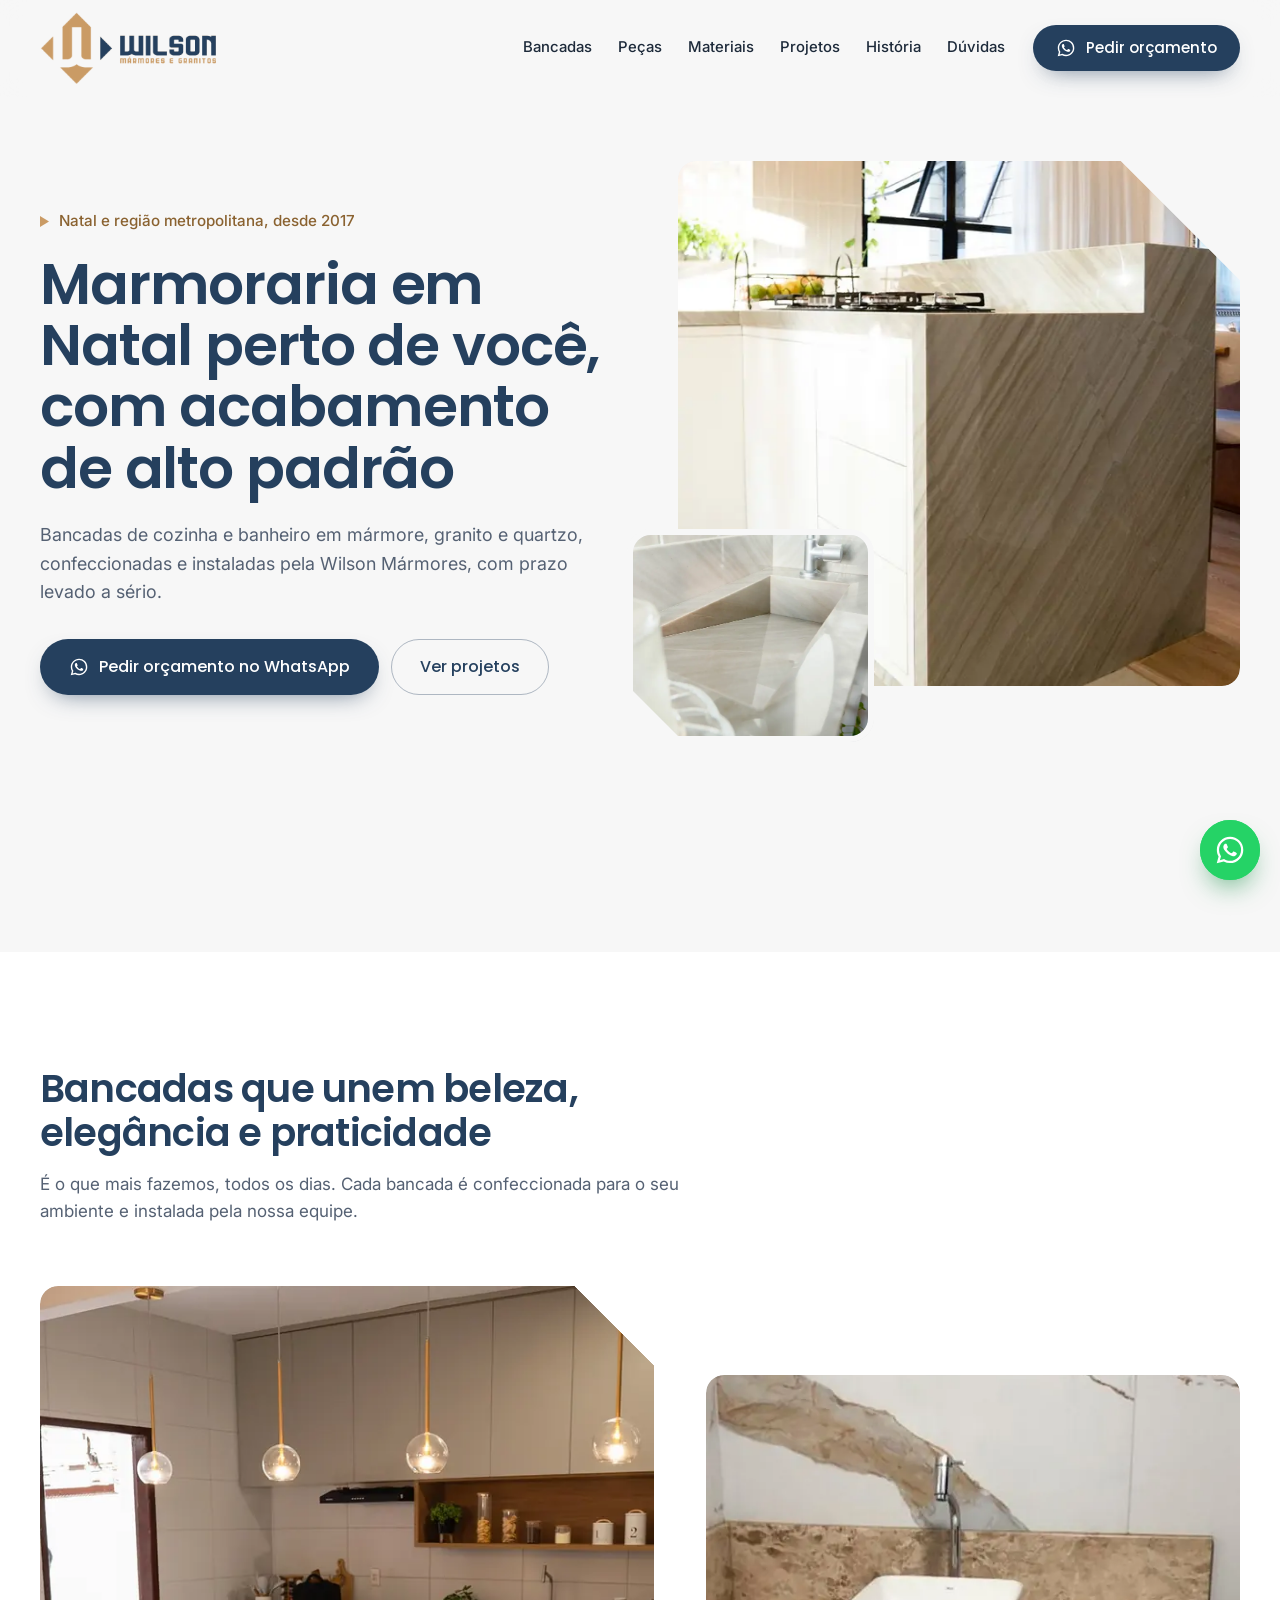
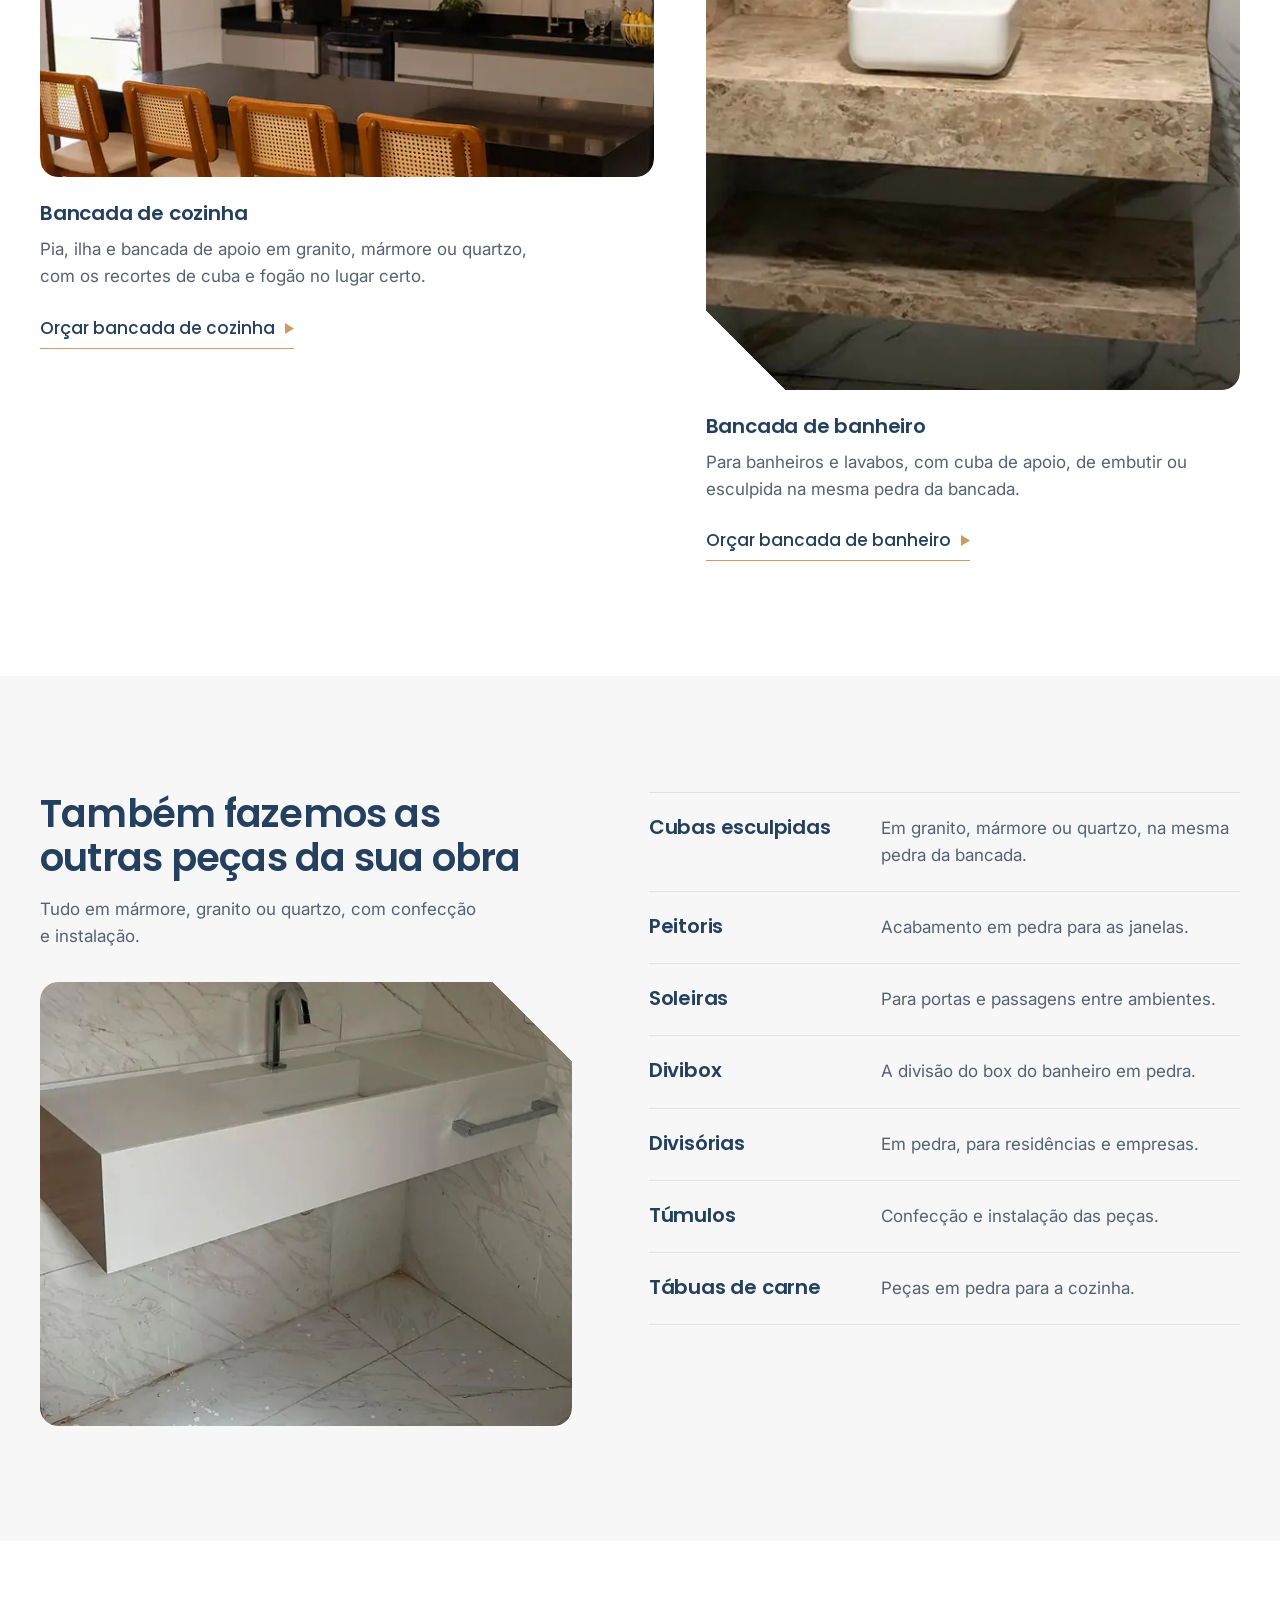
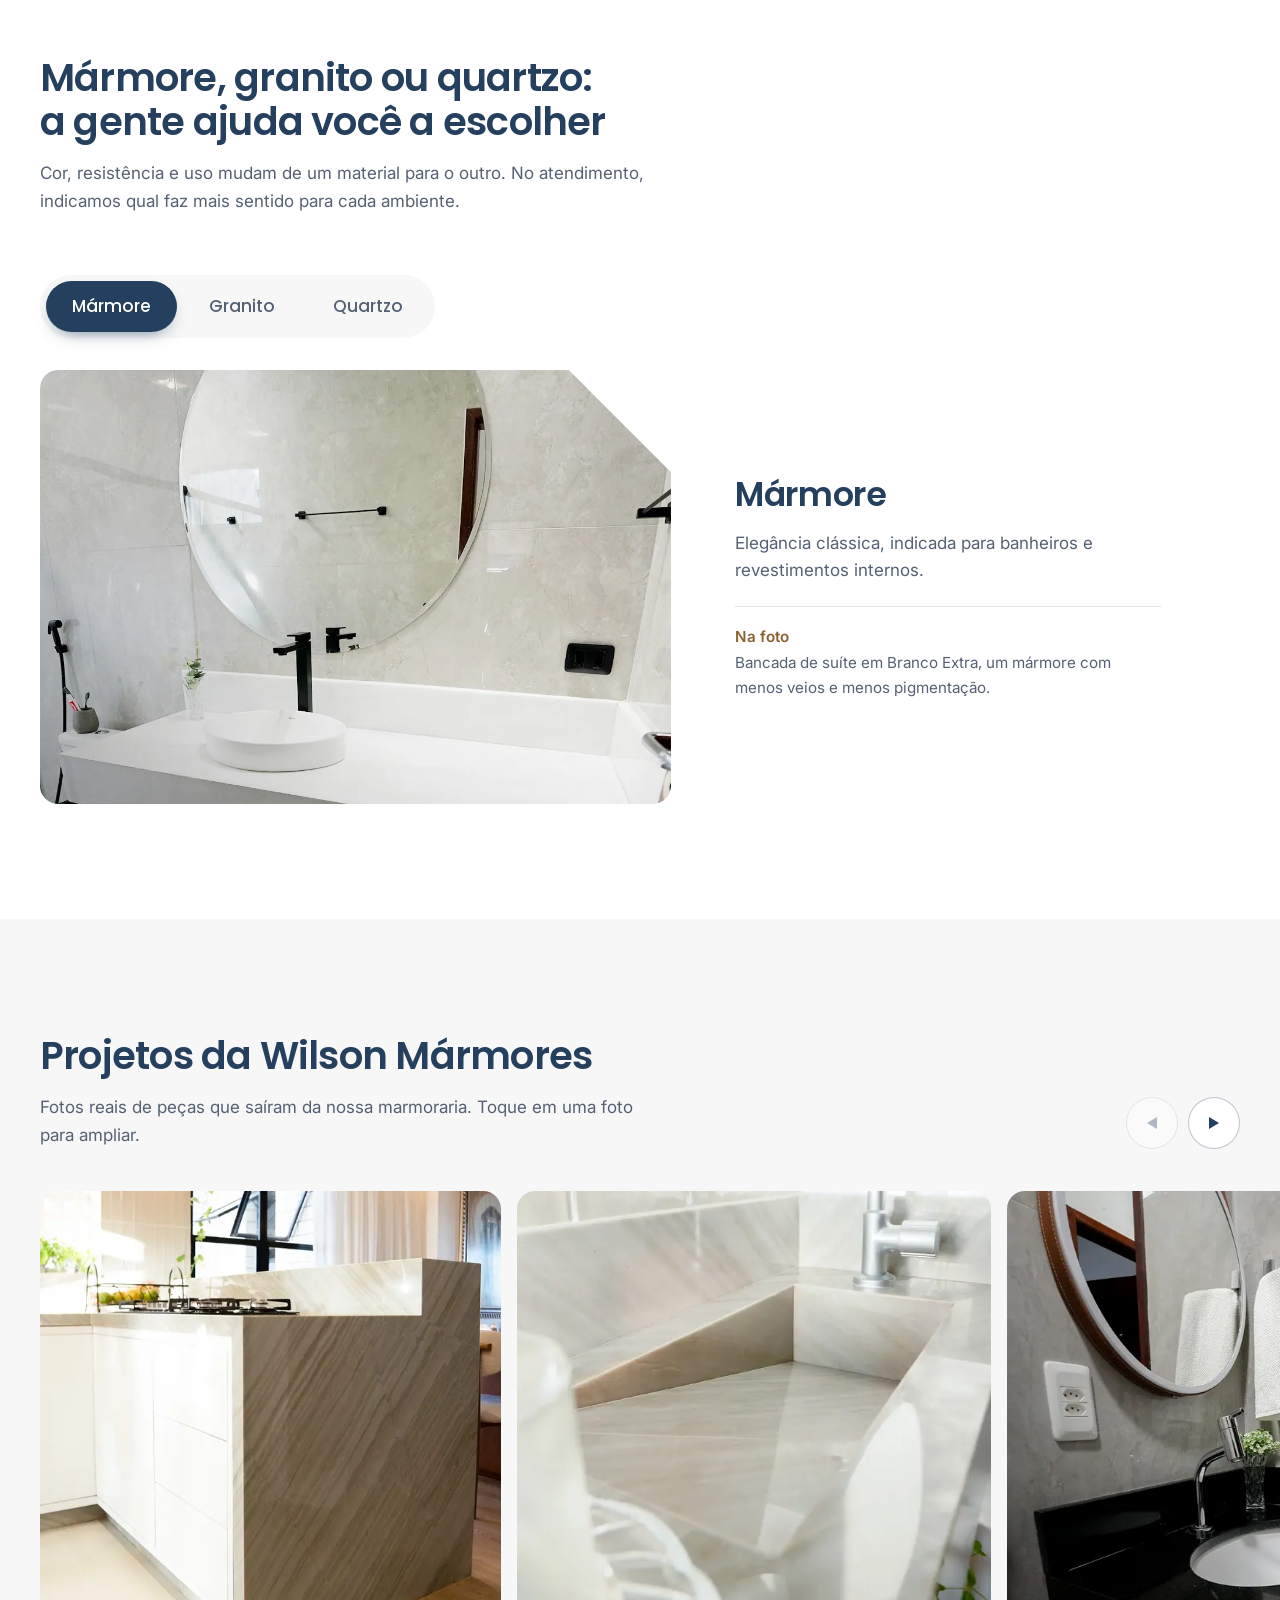
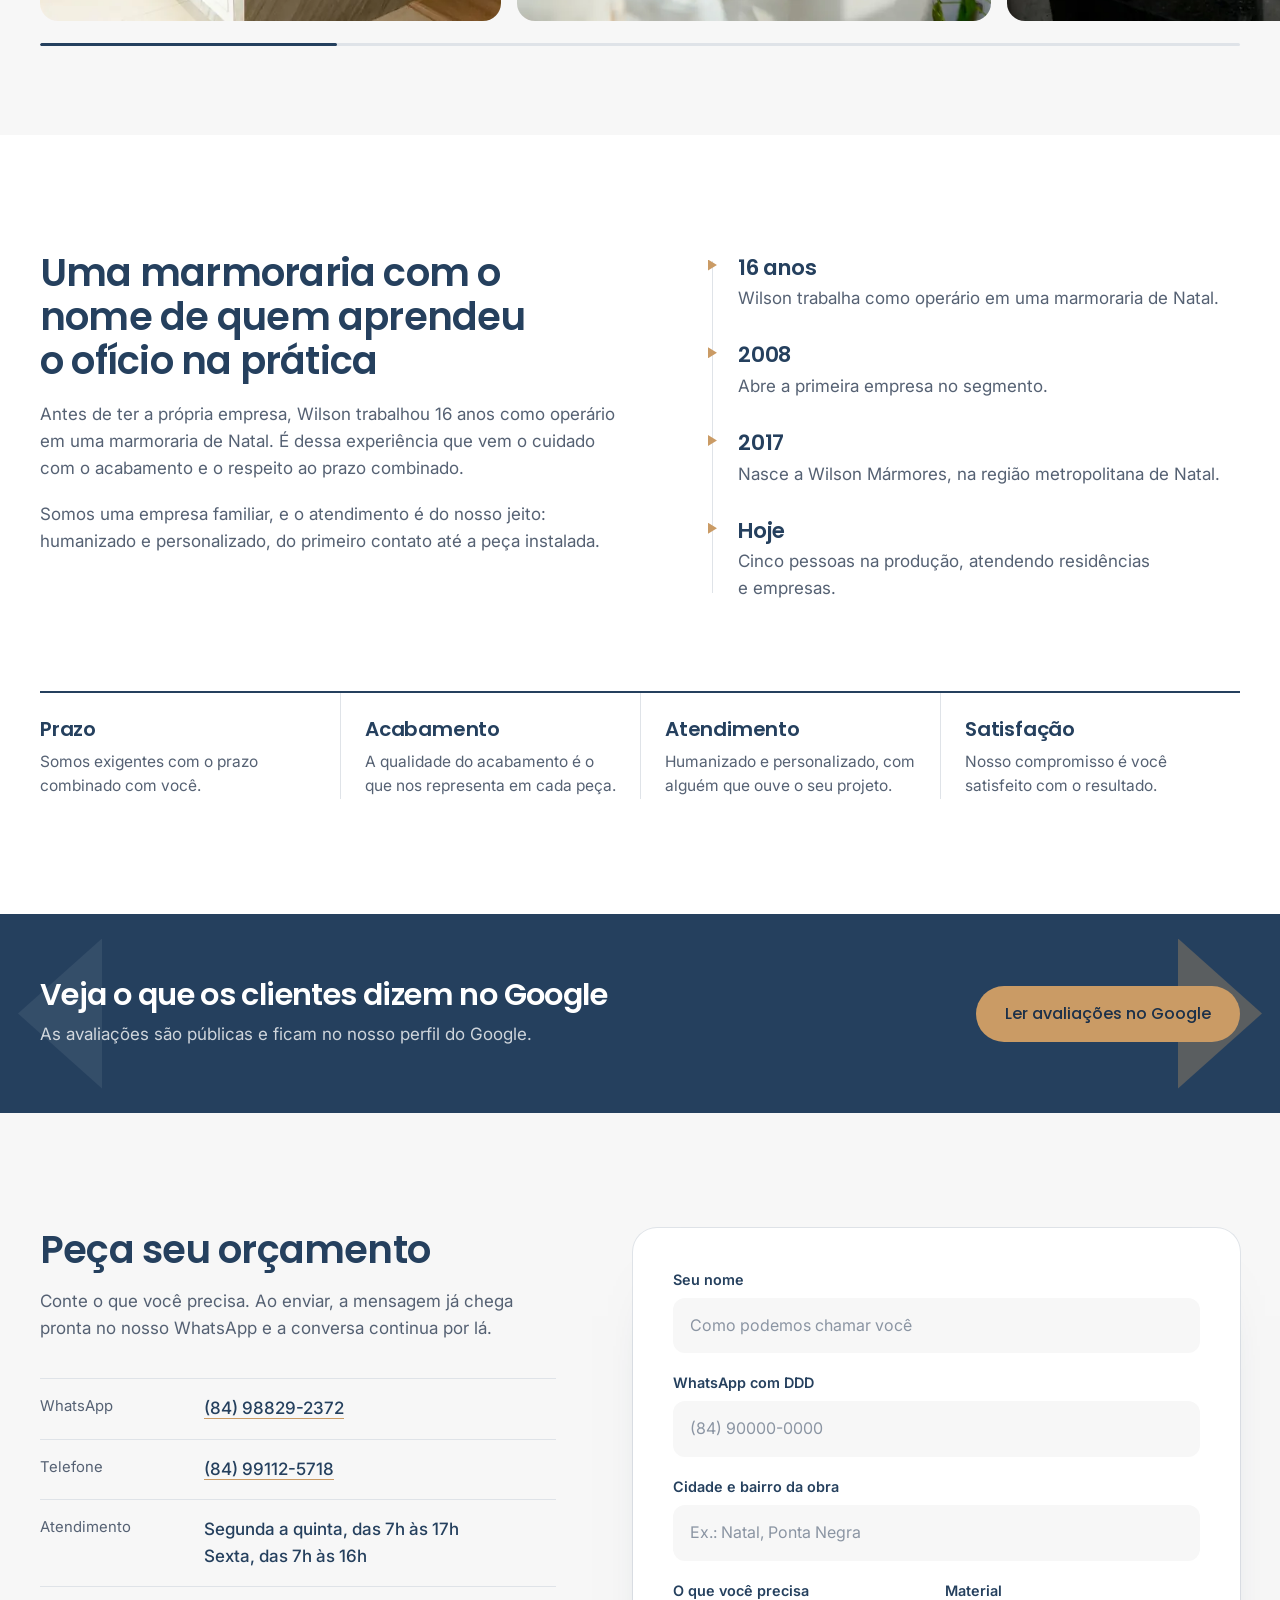
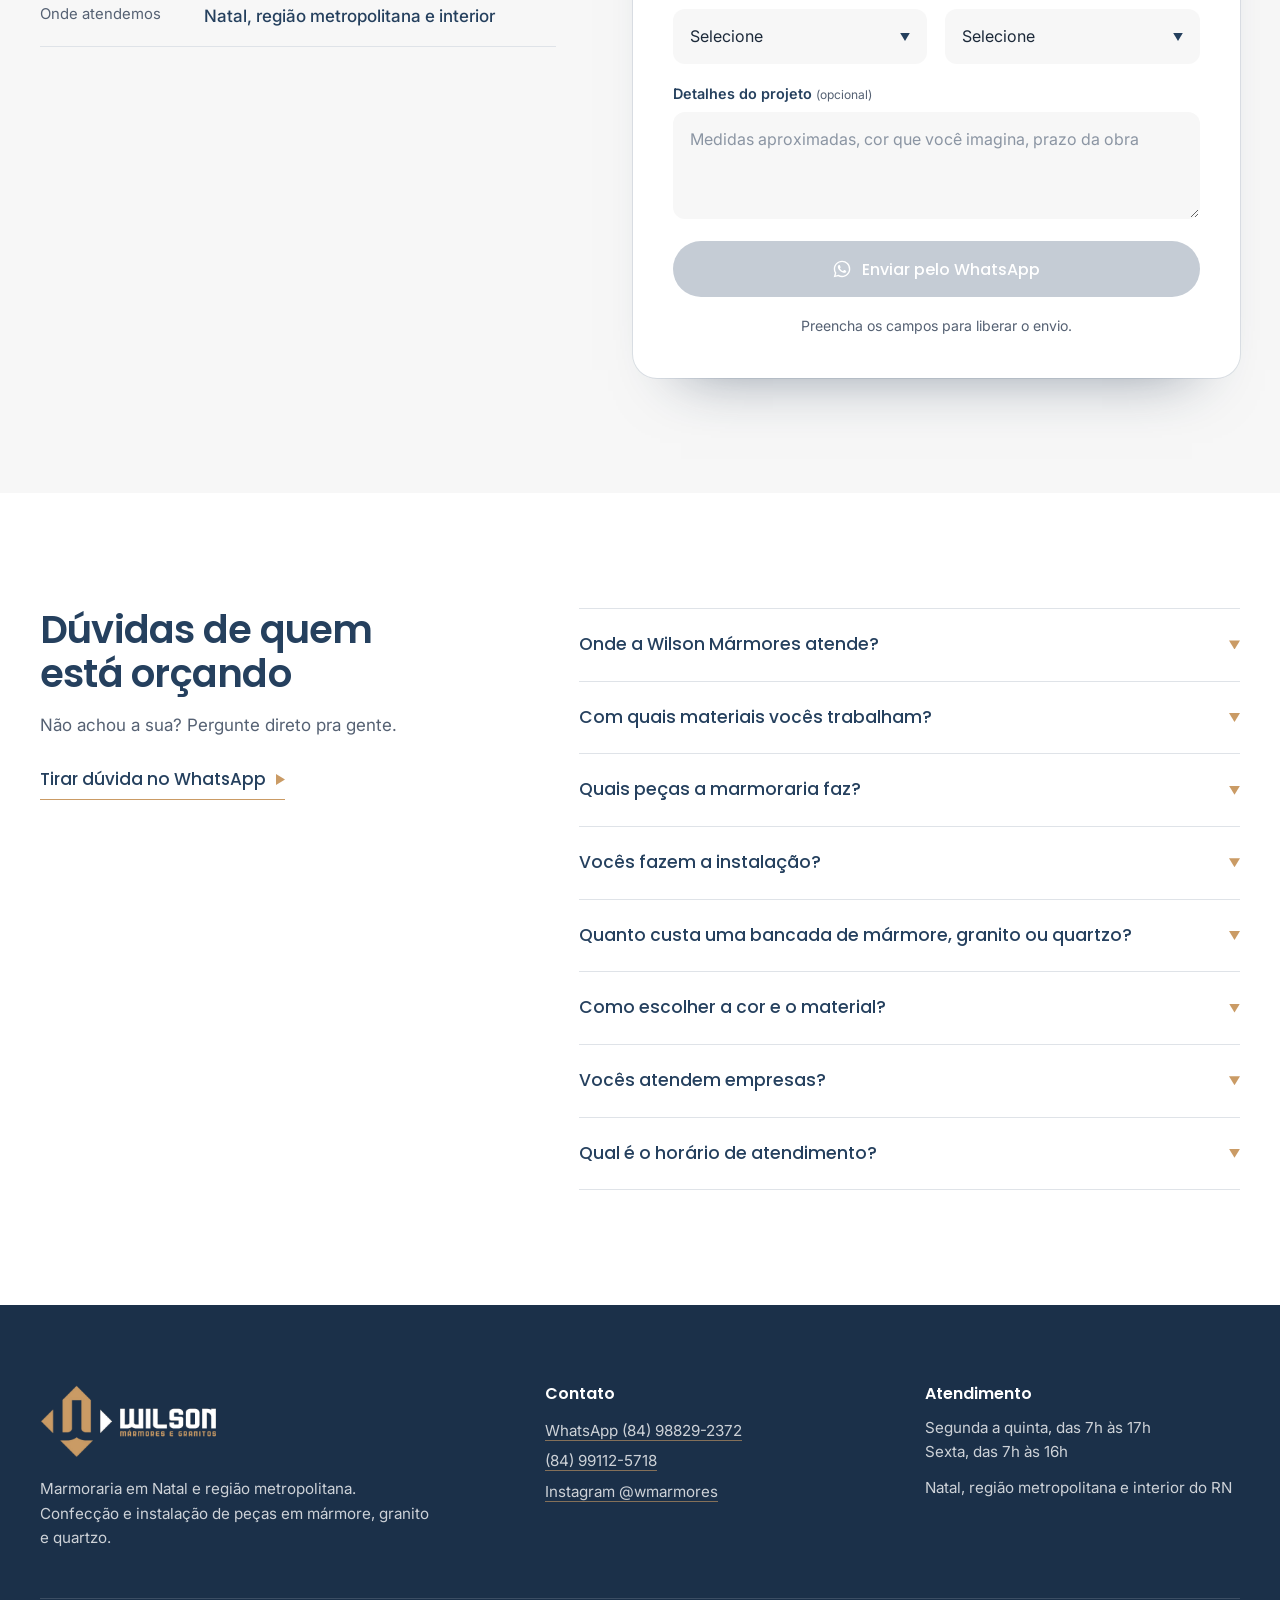
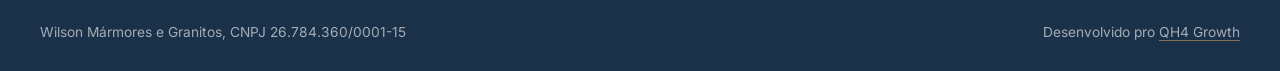
==== index.html @ 4ae0498a "Add files via upload" ====
<!DOCTYPE html>
<html lang="pt-BR">
<head>
<meta charset="utf-8">
<meta name="viewport" content="width=device-width, initial-scale=1">

<!-- Google Tag Manager: troque GTM-XXXXXXX pelo ID real em assets/js/main.js (constante GTM_ID). Enquanto for placeholder, nada é carregado. -->

<title>Marmoraria em Natal RN perto de você | Wilson Mármores e Granitos</title>
<meta name="description" content="Marmoraria em Natal e região metropolitana. Bancadas de cozinha e banheiro em mármore, granito e quartzo, com confecção e instalação. Peça seu orçamento pelo WhatsApp.">
<meta name="robots" content="index, follow, max-image-preview:large">
<meta name="theme-color" content="#25405e">
<link rel="canonical" href="https://DOMINIO-A-DEFINIR.com.br/">

<meta property="og:type" content="website">
<meta property="og:locale" content="pt_BR">
<meta property="og:site_name" content="Wilson Mármores e Granitos">
<meta property="og:title" content="Marmoraria em Natal RN perto de você | Wilson Mármores e Granitos">
<meta property="og:description" content="Bancadas de cozinha e banheiro em mármore, granito e quartzo, com confecção e instalação em Natal e região metropolitana.">
<meta property="og:url" content="https://DOMINIO-A-DEFINIR.com.br/">
<meta property="og:image" content="https://DOMINIO-A-DEFINIR.com.br/assets/img/og-wilson-marmores.jpg">
<meta property="og:image:width" content="1200">
<meta property="og:image:height" content="630">
<meta property="og:image:alt" content="Bancada de cozinha em quartzo feita pela Wilson Mármores e Granitos">
<meta name="twitter:card" content="summary_large_image">
<meta name="twitter:title" content="Marmoraria em Natal RN perto de você | Wilson Mármores e Granitos">
<meta name="twitter:description" content="Bancadas de cozinha e banheiro em mármore, granito e quartzo, com confecção e instalação em Natal e região metropolitana.">
<meta name="twitter:image" content="https://DOMINIO-A-DEFINIR.com.br/assets/img/og-wilson-marmores.jpg">

<link rel="icon" href="favicon.ico" sizes="any">
<link rel="icon" type="image/png" sizes="32x32" href="assets/img/favicon-32.png">
<link rel="apple-touch-icon" href="assets/img/apple-touch-icon.png">
<link rel="manifest" href="site.webmanifest">

<link rel="preload" as="image" type="image/webp" href="assets/img/cozinha-quartzo.webp" imagesrcset="assets/img/cozinha-quartzo-640.webp 640w, assets/img/cozinha-quartzo.webp 1080w" imagesizes="(max-width: 900px) 100vw, 50vw" fetchpriority="high">
<link rel="preconnect" href="https://fonts.googleapis.com">
<link rel="preconnect" href="https://fonts.gstatic.com" crossorigin>
<link href="https://fonts.googleapis.com/css2?family=Inter:wght@400;500;600&family=Poppins:wght@500;600&display=swap" rel="stylesheet">
<link rel="stylesheet" href="assets/css/style.css">
<script>document.documentElement.classList.add("js");setTimeout(function(){if(!window.__wm)document.documentElement.classList.remove("js")},3000);</script>

<script type="application/ld+json">
{
  "@context": "https://schema.org",
  "@type": "HomeAndConstructionBusiness",
  "@id": "https://DOMINIO-A-DEFINIR.com.br/#empresa",
  "name": "Wilson Mármores e Granitos",
  "alternateName": "Wilson Mármores",
  "description": "Marmoraria em Natal e região metropolitana. Confecção e instalação de peças em mármore, granito e quartzo para residências e empresas.",
  "url": "https://DOMINIO-A-DEFINIR.com.br/",
  "image": "https://DOMINIO-A-DEFINIR.com.br/assets/img/og-wilson-marmores.jpg",
  "logo": "https://DOMINIO-A-DEFINIR.com.br/assets/img/icon-512.png",
  "telephone": "+55-84-98829-2372",
  "foundingDate": "2017",
  "taxID": "26.784.360/0001-15",
  "address": {
    "@type": "PostalAddress",
    "addressLocality": "Natal",
    "addressRegion": "RN",
    "addressCountry": "BR"
  },
  "areaServed": [
    { "@type": "City", "name": "Natal" },
    { "@type": "AdministrativeArea", "name": "Região Metropolitana de Natal" },
    { "@type": "State", "name": "Rio Grande do Norte" }
  ],
  "openingHoursSpecification": [
    { "@type": "OpeningHoursSpecification", "dayOfWeek": ["Monday", "Tuesday", "Wednesday", "Thursday"], "opens": "07:00", "closes": "17:00" },
    { "@type": "OpeningHoursSpecification", "dayOfWeek": "Friday", "opens": "07:00", "closes": "16:00" }
  ],
  "sameAs": ["https://www.instagram.com/wmarmores/"],
  "hasOfferCatalog": {
    "@type": "OfferCatalog",
    "name": "Peças em mármore, granito e quartzo",
    "itemListElement": [
      { "@type": "Offer", "itemOffered": { "@type": "Service", "name": "Bancada de cozinha em mármore, granito ou quartzo" } },
      { "@type": "Offer", "itemOffered": { "@type": "Service", "name": "Bancada de banheiro em mármore, granito ou quartzo" } },
      { "@type": "Offer", "itemOffered": { "@type": "Service", "name": "Cuba esculpida em granito, mármore ou quartzo" } },
      { "@type": "Offer", "itemOffered": { "@type": "Service", "name": "Peitoris e soleiras" } },
      { "@type": "Offer", "itemOffered": { "@type": "Service", "name": "Divibox e divisórias em pedra" } },
      { "@type": "Offer", "itemOffered": { "@type": "Service", "name": "Túmulos" } },
      { "@type": "Offer", "itemOffered": { "@type": "Service", "name": "Tábuas de carne em pedra" } }
    ]
  }
}
</script>
<script type="application/ld+json">
{
  "@context": "https://schema.org",
  "@type": "FAQPage",
  "mainEntity": [
    { "@type": "Question", "name": "Onde a Wilson Mármores atende?", "acceptedAnswer": { "@type": "Answer", "text": "Estamos na região metropolitana de Natal. Atendemos a capital, as cidades ao redor e também o interior, conforme a demanda." } },
    { "@type": "Question", "name": "Com quais materiais vocês trabalham?", "acceptedAnswer": { "@type": "Answer", "text": "Trabalhamos com mármores, granitos e quartzos, em rochas ornamentais nacionais e importadas." } },
    { "@type": "Question", "name": "Quais peças a marmoraria faz?", "acceptedAnswer": { "@type": "Answer", "text": "Bancadas de cozinha e de banheiro, cubas esculpidas, peitoris, soleiras, divibox, divisórias, túmulos e tábuas de carne." } },
    { "@type": "Question", "name": "Vocês fazem a instalação?", "acceptedAnswer": { "@type": "Answer", "text": "Sim. Fazemos a confecção e a instalação das peças." } },
    { "@type": "Question", "name": "Quanto custa uma bancada de mármore, granito ou quartzo?", "acceptedAnswer": { "@type": "Answer", "text": "O valor muda conforme a peça, as medidas e o material escolhido. Envie o que você precisa pelo WhatsApp e passamos o orçamento." } },
    { "@type": "Question", "name": "Como escolher a cor e o material?", "acceptedAnswer": { "@type": "Answer", "text": "No atendimento, mostramos as opções de cores e indicamos o material mais adequado para cada ambiente, considerando a resistência e o uso de cada peça." } },
    { "@type": "Question", "name": "Vocês atendem empresas?", "acceptedAnswer": { "@type": "Answer", "text": "Sim. Atendemos residências e empresas." } },
    { "@type": "Question", "name": "Qual é o horário de atendimento?", "acceptedAnswer": { "@type": "Answer", "text": "De segunda a quinta, das 7h às 17h. Na sexta, das 7h às 16h." } }
  ]
}
</script>
</head>
<body>
<a class="pular" href="#conteudo">Ir para o conteúdo</a>

<header class="topo" id="topo">
  <div class="caixa topo__linha">
    <a class="topo__logo" href="#inicio" aria-label="Wilson Mármores e Granitos, início">
      <img src="assets/img/logo-wilson-marmores.png" alt="Wilson Mármores e Granitos" width="1000" height="408">
    </a>
    <nav class="topo__nav" id="menu" aria-label="Seções da página">
      <a href="#bancadas">Bancadas</a>
      <a href="#pecas">Peças</a>
      <a href="#materiais">Materiais</a>
      <a href="#projetos">Projetos</a>
      <a href="#historia">História</a>
      <a href="#duvidas">Dúvidas</a>
    </nav>
    <a class="botao botao--azul topo__cta" data-wa="menu" href="https://wa.me/5584988292372?text=Ol%C3%A1%2C%20vim%20pelo%20site%20e%20quero%20um%20or%C3%A7amento." target="_blank" rel="noopener">
      <svg class="ico" viewBox="0 0 24 24" aria-hidden="true"><use href="#ico-wa"/></svg>
      Pedir orçamento
    </a>
    <button class="topo__menu" type="button" aria-controls="menu" aria-expanded="false" aria-label="Abrir menu">
      <span></span><span></span>
    </button>
  </div>
</header>

<main id="conteudo">

<!-- HERO -->
<section class="hero" id="inicio">
  <div class="caixa hero__grade">
    <div class="hero__texto">
      <p class="hero__local" data-entra>
        <svg class="seta" viewBox="0 0 10 12" aria-hidden="true"><path d="M0 0l10 6-10 6z"/></svg>
        Natal e região metropolitana, desde 2017
      </p>
      <h1 data-entra>Marmoraria em Natal perto de você, com acabamento de alto padrão</h1>
      <p class="hero__sub" data-entra>Bancadas de cozinha e banheiro em mármore, granito e quartzo, confeccionadas e instaladas pela Wilson Mármores, com prazo levado a sério.</p>
      <div class="hero__acoes" data-entra>
        <a class="botao botao--azul botao--grande" data-wa="hero" href="https://wa.me/5584988292372?text=Ol%C3%A1%2C%20vim%20pelo%20site%20e%20quero%20um%20or%C3%A7amento%20de%20bancada." target="_blank" rel="noopener">
          <svg class="ico" viewBox="0 0 24 24" aria-hidden="true"><use href="#ico-wa"/></svg>
          Pedir orçamento no WhatsApp
        </a>
        <a class="botao botao--linha botao--grande" href="#projetos">Ver projetos</a>
      </div>
    </div>

    <div class="hero__fotos">
      <figure class="chanfro hero__foto-maior" data-parallax="0.06">
        <img src="assets/img/cozinha-quartzo.webp" srcset="assets/img/cozinha-quartzo-640.webp 640w, assets/img/cozinha-quartzo.webp 1080w" sizes="(max-width: 900px) 100vw, 50vw" width="1080" height="1008" alt="Bancada de cozinha em quartzo com lateral revestida, feita pela Wilson Mármores" fetchpriority="high" decoding="async">
      </figure>
      <figure class="chanfro chanfro--inverso hero__foto-menor" data-parallax="-0.08">
        <img src="assets/img/cuba-esculpida-rocha-640.webp" width="640" height="581" alt="Cuba esculpida na própria rocha" decoding="async">
      </figure>
    </div>
  </div>

  <div class="caixa">
    <ul class="fatos" data-revela>
      <li><svg class="seta" viewBox="0 0 10 12" aria-hidden="true"><path d="M0 0l10 6-10 6z"/></svg><span><strong>Confecção e instalação</strong> das peças pela nossa equipe</span></li>
      <li><svg class="seta" viewBox="0 0 10 12" aria-hidden="true"><path d="M0 0l10 6-10 6z"/></svg><span><strong>Rochas nacionais e importadas</strong> em mármore, granito e quartzo</span></li>
      <li><svg class="seta" viewBox="0 0 10 12" aria-hidden="true"><path d="M0 0l10 6-10 6z"/></svg><span><strong>Residências e empresas</strong> em Natal, arredores e interior</span></li>
    </ul>
  </div>
</section>

<!-- BANCADAS -->
<section class="secao secao--branca" id="bancadas">
  <div class="caixa">
    <div class="titulo" data-revela>
      <h2>Bancadas que unem beleza, elegância e praticidade</h2>
      <p>É o que mais fazemos, todos os dias. Cada bancada é confeccionada para o seu ambiente e instalada pela nossa equipe.</p>
    </div>

    <div class="duplas">
      <article class="dupla" data-revela>
        <figure class="chanfro dupla__foto">
          <img src="assets/img/cozinha-ilha-pendentes.webp" srcset="assets/img/cozinha-ilha-pendentes-640.webp 640w, assets/img/cozinha-ilha-pendentes.webp 1080w" sizes="(max-width: 900px) 100vw, 46vw" width="1080" height="864" alt="Cozinha com bancada e ilha em granito preto" loading="lazy" decoding="async">
        </figure>
        <div class="dupla__texto">
          <h3>Bancada de cozinha</h3>
          <p>Pia, ilha e bancada de apoio em granito, mármore ou quartzo, com os recortes de cuba e fogão no lugar certo.</p>
          <a class="link-wa" data-wa="bancada-cozinha" href="https://wa.me/5584988292372?text=Ol%C3%A1%2C%20vim%20pelo%20site%20e%20quero%20um%20or%C3%A7amento%20de%20bancada%20de%20cozinha." target="_blank" rel="noopener">Orçar bancada de cozinha<svg class="seta" viewBox="0 0 10 12" aria-hidden="true"><path d="M0 0l10 6-10 6z"/></svg></a>
        </div>
      </article>

      <article class="dupla dupla--desce" data-revela>
        <figure class="chanfro chanfro--inverso dupla__foto">
          <img src="assets/img/bancada-prateleira.webp" srcset="assets/img/bancada-prateleira-640.webp 640w, assets/img/bancada-prateleira.webp 960w" sizes="(max-width: 900px) 100vw, 46vw" width="960" height="1200" alt="Bancada de banheiro em pedra com cuba de apoio e prateleira inferior" loading="lazy" decoding="async">
        </figure>
        <div class="dupla__texto">
          <h3>Bancada de banheiro</h3>
          <p>Para banheiros e lavabos, com cuba de apoio, de embutir ou esculpida na mesma pedra da bancada.</p>
          <a class="link-wa" data-wa="bancada-banheiro" href="https://wa.me/5584988292372?text=Ol%C3%A1%2C%20vim%20pelo%20site%20e%20quero%20um%20or%C3%A7amento%20de%20bancada%20de%20banheiro." target="_blank" rel="noopener">Orçar bancada de banheiro<svg class="seta" viewBox="0 0 10 12" aria-hidden="true"><path d="M0 0l10 6-10 6z"/></svg></a>
        </div>
      </article>
    </div>
  </div>
</section>

<!-- OUTRAS PEÇAS -->
<section class="secao" id="pecas">
  <div class="caixa pecas">
    <div class="pecas__lado" data-revela>
      <h2>Também fazemos as outras peças da sua obra</h2>
      <p>Tudo em mármore, granito ou quartzo, com confecção e instalação.</p>
      <figure class="chanfro pecas__foto">
        <img src="assets/img/cuba-esculpida-marmore.webp" srcset="assets/img/cuba-esculpida-marmore-640.webp 640w, assets/img/cuba-esculpida-marmore.webp 1080w" sizes="(max-width: 900px) 100vw, 40vw" width="1080" height="905" alt="Cuba esculpida em mármore em banheiro revestido" loading="lazy" decoding="async">
      </figure>
    </div>
    <ul class="pecas__lista">
      <li data-revela><h3>Cubas esculpidas</h3><p>Em granito, mármore ou quartzo, na mesma pedra da bancada.</p></li>
      <li data-revela><h3>Peitoris</h3><p>Acabamento em pedra para as janelas.</p></li>
      <li data-revela><h3>Soleiras</h3><p>Para portas e passagens entre ambientes.</p></li>
      <li data-revela><h3>Divibox</h3><p>A divisão do box do banheiro em pedra.</p></li>
      <li data-revela><h3>Divisórias</h3><p>Em pedra, para residências e empresas.</p></li>
      <li data-revela><h3>Túmulos</h3><p>Confecção e instalação das peças.</p></li>
      <li data-revela><h3>Tábuas de carne</h3><p>Peças em pedra para a cozinha.</p></li>
    </ul>
  </div>
</section>

<!-- MATERIAIS -->
<section class="secao secao--branca" id="materiais">
  <div class="caixa">
    <div class="titulo" data-revela>
      <h2>Mármore, granito ou quartzo: a gente ajuda você a escolher</h2>
      <p>Cor, resistência e uso mudam de um material para o outro. No atendimento, indicamos qual faz mais sentido para cada ambiente.</p>
    </div>

    <div class="materiais" data-abas>
      <div class="materiais__abas" role="tablist" aria-label="Materiais" data-revela>
        <button role="tab" id="aba-marmore" aria-controls="painel-marmore" aria-selected="true" type="button">Mármore</button>
        <button role="tab" id="aba-granito" aria-controls="painel-granito" aria-selected="false" tabindex="-1" type="button">Granito</button>
        <button role="tab" id="aba-quartzo" aria-controls="painel-quartzo" aria-selected="false" tabindex="-1" type="button">Quartzo</button>
      </div>

      <div class="materiais__paineis" data-revela>
        <div class="material" role="tabpanel" id="painel-marmore" aria-labelledby="aba-marmore">
          <figure class="chanfro material__foto">
            <img src="assets/img/banheiro-branco-extra.webp" srcset="assets/img/banheiro-branco-extra-640.webp 640w, assets/img/banheiro-branco-extra.webp 1080w" sizes="(max-width: 900px) 100vw, 55vw" width="1080" height="907" alt="Bancada de banheiro em mármore Branco Extra com espelho redondo" loading="lazy" decoding="async">
          </figure>
          <div class="material__texto">
            <h3>Mármore</h3>
            <p>Elegância clássica, indicada para banheiros e revestimentos internos.</p>
            <p class="material__nota"><span>Na foto</span> Bancada de suíte em Branco Extra, um mármore com menos veios e menos pigmentação.</p>
          </div>
        </div>

        <div class="material" role="tabpanel" id="painel-granito" aria-labelledby="aba-granito" hidden>
          <figure class="chanfro material__foto">
            <img src="assets/img/fogao-sao-gabriel.webp" srcset="assets/img/fogao-sao-gabriel-640.webp 640w, assets/img/fogao-sao-gabriel.webp 1080w" sizes="(max-width: 900px) 100vw, 55vw" width="1080" height="994" alt="Bancada de cozinha em granito Preto São Gabriel com fogão de piso encaixado" loading="lazy" decoding="async">
          </figure>
          <div class="material__texto">
            <h3>Granito</h3>
            <p>O clássico que funciona em cozinhas e banheiros.</p>
            <p class="material__nota"><span>Na foto</span> Preto São Gabriel polido, com o respaldo seguindo por trás do fogão de piso para dar continuidade à bancada.</p>
          </div>
        </div>

        <div class="material" role="tabpanel" id="painel-quartzo" aria-labelledby="aba-quartzo" hidden>
          <figure class="chanfro material__foto">
            <img src="assets/img/quartzo-torneira.webp" srcset="assets/img/quartzo-torneira-640.webp 640w, assets/img/quartzo-torneira.webp 1080w" sizes="(max-width: 900px) 100vw, 55vw" width="1080" height="1052" alt="Bancada de cozinha em quartzo com cuba e torneira" loading="lazy" decoding="async">
          </figure>
          <div class="material__texto">
            <h3>Quartzo</h3>
            <p>Superfície de engenharia com visual homogêneo, para projetos que pedem continuidade visual.</p>
            <p class="material__nota"><span>Na foto</span> Bancada de cozinha em quartzo, com a superfície refletindo a luz do ambiente.</p>
          </div>
        </div>
      </div>
    </div>
  </div>
</section>

<!-- PROJETOS -->
<section class="secao secao--projetos" id="projetos">
  <div class="caixa projetos__topo" data-revela>
    <div class="titulo titulo--junto">
      <h2>Projetos da Wilson Mármores</h2>
      <p>Fotos reais de peças que saíram da nossa marmoraria. Toque em uma foto para ampliar.</p>
    </div>
    <div class="projetos__setas">
      <button type="button" class="seta-btn" data-galeria="ant" aria-label="Fotos anteriores"><svg viewBox="0 0 10 12" aria-hidden="true"><path d="M10 0L0 6l10 6z"/></svg></button>
      <button type="button" class="seta-btn" data-galeria="prox" aria-label="Próximas fotos"><svg viewBox="0 0 10 12" aria-hidden="true"><path d="M0 0l10 6-10 6z"/></svg></button>
    </div>
  </div>

  <div class="galeria" id="galeria" tabindex="0" aria-label="Galeria de projetos">
    <button type="button" class="galeria__item" data-cheia="assets/img/cozinha-quartzo.webp" data-legenda="Bancada de cozinha em quartzo">
      <img src="assets/img/cozinha-quartzo-640.webp" width="640" height="597" alt="Bancada de cozinha em quartzo" loading="lazy" decoding="async"><span>Bancada de cozinha em quartzo</span>
    </button>
    <button type="button" class="galeria__item" data-cheia="assets/img/cuba-esculpida-rocha.webp" data-legenda="Cuba esculpida na própria rocha">
      <img src="assets/img/cuba-esculpida-rocha-640.webp" width="640" height="581" alt="Cuba esculpida na própria rocha" loading="lazy" decoding="async"><span>Cuba esculpida na própria rocha</span>
    </button>
    <button type="button" class="galeria__item" data-cheia="assets/img/lavabo-sao-gabriel.webp" data-legenda="Banheiro em granito Preto São Gabriel">
      <img src="assets/img/lavabo-sao-gabriel-640.webp" width="640" height="588" alt="Bancada de banheiro em granito Preto São Gabriel com cuba embutida" loading="lazy" decoding="async"><span>Banheiro em granito Preto São Gabriel</span>
    </button>
    <button type="button" class="galeria__item" data-cheia="assets/img/bancada-branca-longa.webp" data-legenda="Bancada de cozinha com duas cubas">
      <img src="assets/img/bancada-branca-longa-640.webp" width="640" height="800" alt="Bancada de cozinha branca com duas cubas" loading="lazy" decoding="async"><span>Bancada de cozinha com duas cubas</span>
    </button>
    <button type="button" class="galeria__item" data-cheia="assets/img/ilha-cozinha.webp" data-legenda="Cozinha com ilha central">
      <img src="assets/img/ilha-cozinha-640.webp" width="640" height="418" alt="Cozinha com ilha central em granito preto" loading="lazy" decoding="async"><span>Cozinha com ilha central</span>
    </button>
    <button type="button" class="galeria__item" data-cheia="assets/img/bancada-banheiro-1.webp" data-legenda="Bancada de banheiro com cuba de apoio">
      <img src="assets/img/bancada-banheiro-1-640.webp" width="640" height="640" alt="Bancada de banheiro em pedra com cuba de apoio" loading="lazy" decoding="async"><span>Bancada de banheiro com cuba de apoio</span>
    </button>
    <button type="button" class="galeria__item" data-cheia="assets/img/cuba-esculpida-marmore.webp" data-legenda="Cuba esculpida em mármore">
      <img src="assets/img/cuba-esculpida-marmore-640.webp" width="640" height="536" alt="Cuba esculpida em mármore" loading="lazy" decoding="async"><span>Cuba esculpida em mármore</span>
    </button>
    <button type="button" class="galeria__item" data-cheia="assets/img/quartzo-superficie.webp" data-legenda="Superfície em quartzo">
      <img src="assets/img/quartzo-superficie-640.webp" width="640" height="418" alt="Detalhe da superfície de uma bancada em quartzo" loading="lazy" decoding="async"><span>Superfície em quartzo</span>
    </button>
    <button type="button" class="galeria__item" data-cheia="assets/img/bancada-banheiro-2.webp" data-legenda="Bancada de banheiro com saia e frontão">
      <img src="assets/img/bancada-banheiro-2-640.webp" width="640" height="640" alt="Bancada de banheiro em pedra com saia e frontão" loading="lazy" decoding="async"><span>Bancada de banheiro com saia e frontão</span>
    </button>
    <button type="button" class="galeria__item" data-cheia="assets/img/banheiro-branco-extra.webp" data-legenda="Suíte em mármore Branco Extra">
      <img src="assets/img/banheiro-branco-extra-640.webp" width="640" height="537" alt="Bancada de suíte em mármore Branco Extra" loading="lazy" decoding="async"><span>Suíte em mármore Branco Extra</span>
    </button>
  </div>
  <div class="caixa"><div class="galeria__trilho" aria-hidden="true"><i id="galeria-barra"></i></div></div>
</section>

<!-- HISTÓRIA -->
<section class="secao secao--branca" id="historia">
  <div class="caixa historia">
    <div class="historia__texto" data-revela>
      <h2>Uma marmoraria com o nome de quem aprendeu o ofício na prática</h2>
      <p>Antes de ter a própria empresa, Wilson trabalhou 16 anos como operário em uma marmoraria de Natal. É dessa experiência que vem o cuidado com o acabamento e o respeito ao prazo combinado.</p>
      <p>Somos uma empresa familiar, e o atendimento é do nosso jeito: humanizado e personalizado, do primeiro contato até a peça instalada.</p>
    </div>

    <ol class="linha" aria-label="Linha do tempo da empresa">
      <li data-revela><span class="linha__marco">16 anos</span><p>Wilson trabalha como operário em uma marmoraria de Natal.</p></li>
      <li data-revela><span class="linha__marco">2008</span><p>Abre a primeira empresa no segmento.</p></li>
      <li data-revela><span class="linha__marco">2017</span><p>Nasce a Wilson Mármores, na região metropolitana de Natal.</p></li>
      <li data-revela><span class="linha__marco">Hoje</span><p>Cinco pessoas na produção, atendendo residências e empresas.</p></li>
    </ol>
  </div>

  <div class="caixa">
    <ul class="compromissos">
      <li data-revela><h3>Prazo</h3><p>Somos exigentes com o prazo combinado com você.</p></li>
      <li data-revela><h3>Acabamento</h3><p>A qualidade do acabamento é o que nos representa em cada peça.</p></li>
      <li data-revela><h3>Atendimento</h3><p>Humanizado e personalizado, com alguém que ouve o seu projeto.</p></li>
      <li data-revela><h3>Satisfação</h3><p>Nosso compromisso é você satisfeito com o resultado.</p></li>
    </ul>
  </div>
</section>

<!-- AVALIAÇÕES -->
<section class="faixa" id="avaliacoes">
  <div class="caixa faixa__linha" data-revela>
    <div>
      <h2>Veja o que os clientes dizem no Google</h2>
      <p>As avaliações são públicas e ficam no nosso perfil do Google.</p>
    </div>
    <a class="botao botao--dourado botao--grande" href="https://share.google/ToJM6iNqPTIcz6X5X" target="_blank" rel="noopener" data-evento="clique_avaliacoes_google">Ler avaliações no Google</a>
  </div>
</section>

<!-- ORÇAMENTO -->
<section class="secao" id="orcamento">
  <div class="caixa orcamento">
    <div class="orcamento__lado" data-revela>
      <h2>Peça seu orçamento</h2>
      <p>Conte o que você precisa. Ao enviar, a mensagem já chega pronta no nosso WhatsApp e a conversa continua por lá.</p>
      <dl class="contato">
        <div><dt>WhatsApp</dt><dd><a data-wa="contato" href="https://wa.me/5584988292372?text=Ol%C3%A1%2C%20vim%20pelo%20site%20e%20quero%20um%20or%C3%A7amento." target="_blank" rel="noopener">(84) 98829-2372</a></dd></div>
        <div><dt>Telefone</dt><dd><a href="tel:+5584991125718" data-evento="clique_telefone">(84) 99112-5718</a></dd></div>
        <div><dt>Atendimento</dt><dd>Segunda a quinta, das 7h às 17h<br>Sexta, das 7h às 16h</dd></div>
        <div><dt>Onde atendemos</dt><dd>Natal, região metropolitana e interior</dd></div>
      </dl>
    </div>

    <form class="form" id="form-orcamento" novalidate data-revela>
      <div class="campo">
        <label for="f-nome">Seu nome</label>
        <input id="f-nome" name="nome" type="text" autocomplete="name" required minlength="2" placeholder="Como podemos chamar você">
      </div>
      <div class="campo">
        <label for="f-whats">WhatsApp com DDD</label>
        <input id="f-whats" name="whatsapp" type="tel" inputmode="numeric" autocomplete="tel" required pattern="\(\d{2}\) \d{4,5}-\d{4}" placeholder="(84) 90000-0000">
      </div>
      <div class="campo">
        <label for="f-cidade">Cidade e bairro da obra</label>
        <input id="f-cidade" name="cidade" type="text" required minlength="2" placeholder="Ex.: Natal, Ponta Negra">
      </div>
      <div class="campo campo--metade">
        <label for="f-peca">O que você precisa</label>
        <select id="f-peca" name="peca" required>
          <option value="" selected disabled>Selecione</option>
          <option>Bancada de cozinha</option>
          <option>Bancada de banheiro</option>
          <option>Cuba esculpida</option>
          <option>Peitoril ou soleira</option>
          <option>Divibox ou divisória</option>
          <option>Túmulo</option>
          <option>Outra peça</option>
        </select>
      </div>
      <div class="campo campo--metade">
        <label for="f-material">Material</label>
        <select id="f-material" name="material" required>
          <option value="" selected disabled>Selecione</option>
          <option>Mármore</option>
          <option>Granito</option>
          <option>Quartzo</option>
          <option>Ainda não sei, quero indicação</option>
        </select>
      </div>
      <div class="campo">
        <label for="f-msg">Detalhes do projeto <small>(opcional)</small></label>
        <textarea id="f-msg" name="detalhes" rows="3" placeholder="Medidas aproximadas, cor que você imagina, prazo da obra"></textarea>
      </div>
      <button class="botao botao--azul botao--grande form__enviar" type="submit" disabled>
        <svg class="ico" viewBox="0 0 24 24" aria-hidden="true"><use href="#ico-wa"/></svg>
        Enviar pelo WhatsApp
      </button>
      <p class="form__aviso" id="form-aviso" aria-live="polite">Preencha os campos para liberar o envio.</p>
    </form>
  </div>
</section>

<!-- DÚVIDAS -->
<section class="secao secao--branca" id="duvidas">
  <div class="caixa duvidas">
    <div class="duvidas__lado" data-revela>
      <h2>Dúvidas de quem está orçando</h2>
      <p>Não achou a sua? Pergunte direto pra gente.</p>
      <a class="link-wa" data-wa="duvidas" href="https://wa.me/5584988292372?text=Ol%C3%A1%2C%20vim%20pelo%20site%20e%20tenho%20uma%20d%C3%BAvida." target="_blank" rel="noopener">Tirar dúvida no WhatsApp<svg class="seta" viewBox="0 0 10 12" aria-hidden="true"><path d="M0 0l10 6-10 6z"/></svg></a>
    </div>
    <div class="duvidas__lista">
      <details data-revela><summary>Onde a Wilson Mármores atende?</summary><div class="resp"><p>Estamos na região metropolitana de Natal. Atendemos a capital, as cidades ao redor e também o interior, conforme a demanda.</p></div></details>
      <details data-revela><summary>Com quais materiais vocês trabalham?</summary><div class="resp"><p>Trabalhamos com mármores, granitos e quartzos, em rochas ornamentais nacionais e importadas.</p></div></details>
      <details data-revela><summary>Quais peças a marmoraria faz?</summary><div class="resp"><p>Bancadas de cozinha e de banheiro, cubas esculpidas, peitoris, soleiras, divibox, divisórias, túmulos e tábuas de carne.</p></div></details>
      <details data-revela><summary>Vocês fazem a instalação?</summary><div class="resp"><p>Sim. Fazemos a confecção e a instalação das peças.</p></div></details>
      <details data-revela><summary>Quanto custa uma bancada de mármore, granito ou quartzo?</summary><div class="resp"><p>O valor muda conforme a peça, as medidas e o material escolhido. Envie o que você precisa pelo WhatsApp e passamos o orçamento.</p></div></details>
      <details data-revela><summary>Como escolher a cor e o material?</summary><div class="resp"><p>No atendimento, mostramos as opções de cores e indicamos o material mais adequado para cada ambiente, considerando a resistência e o uso de cada peça.</p></div></details>
      <details data-revela><summary>Vocês atendem empresas?</summary><div class="resp"><p>Sim. Atendemos residências e empresas.</p></div></details>
      <details data-revela><summary>Qual é o horário de atendimento?</summary><div class="resp"><p>De segunda a quinta, das 7h às 17h. Na sexta, das 7h às 16h.</p></div></details>
    </div>
  </div>
</section>

</main>

<footer class="rodape">
  <div class="caixa rodape__grade">
    <div class="rodape__marca">
      <img src="assets/img/logo-wilson-marmores-branca.png" alt="Wilson Mármores e Granitos" width="1000" height="408" loading="lazy">
      <p>Marmoraria em Natal e região metropolitana. Confecção e instalação de peças em mármore, granito e quartzo.</p>
    </div>
    <div>
      <h2>Contato</h2>
      <p><a data-wa="rodape" href="https://wa.me/5584988292372?text=Ol%C3%A1%2C%20vim%20pelo%20site%20e%20quero%20um%20or%C3%A7amento." target="_blank" rel="noopener">WhatsApp (84) 98829-2372</a><br>
      <a href="tel:+5584991125718" data-evento="clique_telefone">(84) 99112-5718</a><br>
      <a href="https://www.instagram.com/wmarmores/" target="_blank" rel="noopener" data-evento="clique_instagram">Instagram @wmarmores</a></p>
    </div>
    <div>
      <h2>Atendimento</h2>
      <p>Segunda a quinta, das 7h às 17h<br>Sexta, das 7h às 16h</p>
      <p>Natal, região metropolitana e interior do RN</p>
    </div>
  </div>
  <div class="caixa rodape__fim">
    <span>Wilson Mármores e Granitos, <span style="white-space:nowrap">CNPJ 26.784.360/0001-15</span></span>
    <span>Desenvolvido pro <a href="https://www.instagram.com/qh4growth/" target="_blank" rel="noopener">QH4 Growth</a></span>
  </div>
</footer>

<a class="flutuante" data-wa="flutuante" href="https://wa.me/5584988292372?text=Ol%C3%A1%2C%20vim%20pelo%20site%20e%20quero%20um%20or%C3%A7amento." target="_blank" rel="noopener" aria-label="Falar com a Wilson Mármores no WhatsApp">
  <svg viewBox="0 0 24 24" aria-hidden="true"><use href="#ico-wa"/></svg>
</a>

<!-- Lightbox -->
<div class="luz" id="luz" role="dialog" aria-modal="true" aria-label="Foto ampliada" hidden>
  <button type="button" class="luz__fechar" aria-label="Fechar">&times;</button>
  <button type="button" class="seta-btn luz__ant" aria-label="Foto anterior"><svg viewBox="0 0 10 12" aria-hidden="true"><path d="M10 0L0 6l10 6z"/></svg></button>
  <figure><img id="luz-img" src="" alt=""><figcaption><span id="luz-legenda"></span><span id="luz-conta"></span></figcaption></figure>
  <button type="button" class="seta-btn luz__prox" aria-label="Próxima foto"><svg viewBox="0 0 10 12" aria-hidden="true"><path d="M0 0l10 6-10 6z"/></svg></button>
</div>

<svg width="0" height="0" style="position:absolute" aria-hidden="true">
  <symbol id="ico-wa" viewBox="0 0 24 24"><path fill="currentColor" d="M12.04 2C6.58 2 2.13 6.45 2.13 11.91c0 1.75.46 3.45 1.32 4.95L2.05 22l5.25-1.38a9.9 9.9 0 0 0 4.74 1.21h.01c5.46 0 9.91-4.45 9.91-9.91 0-2.65-1.03-5.14-2.9-7.01A9.82 9.82 0 0 0 12.04 2zm0 1.67c2.2 0 4.26.86 5.82 2.42a8.2 8.2 0 0 1 2.41 5.83c0 4.54-3.7 8.23-8.24 8.23-1.48 0-2.93-.39-4.19-1.15l-.3-.17-3.12.82.83-3.04-.2-.32a8.19 8.19 0 0 1-1.26-4.38c.01-4.54 3.7-8.24 8.25-8.24zM8.53 7.33c-.16 0-.43.06-.66.31-.22.25-.87.86-.87 2.07 0 1.22.89 2.39 1 2.56.14.17 1.76 2.67 4.25 3.73.59.27 1.05.42 1.41.53.59.19 1.13.16 1.56.1.48-.07 1.46-.6 1.67-1.18.21-.58.21-1.07.15-1.18-.07-.1-.23-.16-.48-.27-.25-.14-1.47-.74-1.69-.82-.23-.08-.37-.12-.56.12-.16.25-.64.81-.78.97-.15.17-.29.19-.53.07-.26-.13-1.06-.39-2-1.23-.74-.66-1.23-1.47-1.38-1.72-.12-.24-.01-.39.11-.5.11-.11.27-.29.37-.44.13-.14.17-.25.25-.41.08-.17.04-.31-.02-.43-.06-.11-.56-1.35-.77-1.84-.2-.48-.4-.42-.56-.43-.14 0-.3-.01-.47-.01z"/></symbol>
</svg>

<script src="assets/js/main.js" defer></script>
</body>
</html>
---- assets/css/style.css ----
/* Wilson Mármores e Granitos | LP QH4 Growth
   Paleta tirada da logo: azul #25405e, dourado #ca9b65, fundo #f7f7f7 */

:root {
  --azul: #25405e;
  --azul-fundo: #1b3049;
  --dourado: #ca9b65;
  --dourado-texto: #8a6230;
  --pedra: #f7f7f7;
  --branco: #ffffff;
  --tinta: #1d2a3a;
  --cinza: #556173;
  --fio: #dfe3e8;
  --wa: #25d366;

  --titulo: "Poppins", "Segoe UI", system-ui, sans-serif;
  --corpo: "Inter", "Segoe UI", system-ui, sans-serif;

  --raio: 18px;
  --raio-p: 12px;
  --corte: 56px;
  --largura: 1200px;
  --borda: clamp(20px, 4vw, 40px);
  --suave: cubic-bezier(.2, .7, .2, 1);
}

*, *::before, *::after { box-sizing: border-box; }
html { scroll-behavior: smooth; scroll-padding-top: 96px; -webkit-text-size-adjust: 100%; }
body {
  margin: 0;
  background: var(--pedra);
  color: var(--tinta);
  font-family: var(--corpo);
  font-size: 17px;
  line-height: 1.6;
  -webkit-font-smoothing: antialiased;
  overflow-x: hidden;
}
img { display: block; max-width: 100%; height: auto; }
a { color: inherit; }
h1, h2, h3 { font-family: var(--titulo); font-weight: 600; color: var(--azul); margin: 0; letter-spacing: -.02em; text-wrap: balance; }
h1 { font-size: clamp(2.1rem, 4.6vw, 3.55rem); line-height: 1.08; }
h2 { font-size: clamp(1.65rem, 3vw, 2.45rem); line-height: 1.15; }
h3 { font-size: 1.25rem; line-height: 1.25; letter-spacing: -.01em; }
p { margin: 0; text-wrap: pretty; }
ul, ol { margin: 0; padding: 0; list-style: none; }
figure { margin: 0; }
button { font: inherit; color: inherit; cursor: pointer; }
:focus-visible { outline: 3px solid var(--dourado); outline-offset: 3px; border-radius: 6px; }

.caixa { width: min(100% - 2 * var(--borda), var(--largura)); margin-inline: auto; }
.pular { position: absolute; left: -999px; top: 8px; background: var(--azul); color: #fff; padding: 10px 16px; border-radius: 8px; z-index: 100; }
.pular:focus { left: 8px; }

.seta { width: 9px; height: 11px; fill: var(--dourado); flex: none; }
.ico { width: 20px; height: 20px; flex: none; }

/* Corte em 45 graus, o mesmo ângulo das setas da logo */
.chanfro {
  border-radius: var(--raio);
  overflow: hidden;
  -webkit-mask-image: linear-gradient(225deg, transparent var(--corte), #000 calc(var(--corte) + .6px));
          mask-image: linear-gradient(225deg, transparent var(--corte), #000 calc(var(--corte) + .6px));
  background: #e9ecef;
}
.chanfro--inverso {
  -webkit-mask-image: linear-gradient(45deg, transparent var(--corte), #000 calc(var(--corte) + .6px));
          mask-image: linear-gradient(45deg, transparent var(--corte), #000 calc(var(--corte) + .6px));
}
.chanfro img { width: 100%; height: 100%; object-fit: cover; transition: transform 1.2s var(--suave); }

/* Botões */
.botao {
  display: inline-flex; align-items: center; justify-content: center; gap: 10px;
  min-height: 46px; padding: 11px 22px;
  border: 1.5px solid transparent; border-radius: 999px;
  font-family: var(--titulo); font-weight: 500; font-size: .95rem; line-height: 1.2;
  text-decoration: none; white-space: nowrap;
  transition: background-color .25s, color .25s, border-color .25s, transform .25s var(--suave), box-shadow .25s;
}
.botao .ico { transition: transform .35s var(--suave); }
.botao:hover .ico { transform: rotate(-10deg) scale(1.12); }
.botao:active { transform: scale(.97); }
.botao--grande { min-height: 56px; padding: 15px 28px; font-size: 1rem; }
.botao--azul { background: var(--azul); color: #fff; box-shadow: 0 10px 24px -12px rgba(37, 64, 94, .7); }
.botao--azul:hover { background: var(--azul-fundo); transform: translateY(-2px); box-shadow: 0 16px 28px -12px rgba(37, 64, 94, .75); }
.botao--linha { border-color: rgba(37, 64, 94, .35); color: var(--azul); background: transparent; }
.botao--linha:hover { border-color: var(--azul); background: #fff; }
.botao--dourado { background: var(--dourado); color: var(--azul-fundo); }
.botao--dourado:hover { background: #d8ad7a; transform: translateY(-2px); }
.botao[disabled] { background: #c5ccd5; color: #fff; box-shadow: none; cursor: not-allowed; transform: none; }

.link-wa {
  display: inline-flex; align-items: center; gap: 10px;
  font-family: var(--titulo); font-weight: 500; color: var(--azul);
  text-decoration: none; padding: 6px 0; border-bottom: 1.5px solid var(--dourado);
}
.link-wa .seta { transition: transform .3s var(--suave); }
.link-wa:hover .seta { transform: translateX(5px); }

/* Topo */
.topo { position: sticky; top: 0; z-index: 40; background: rgba(247, 247, 247, .9); backdrop-filter: blur(12px); -webkit-backdrop-filter: blur(12px); border-bottom: 1px solid transparent; transition: border-color .3s, box-shadow .3s; }
.topo.rolou { border-color: var(--fio); box-shadow: 0 8px 24px -20px rgba(27, 48, 73, .5); }
.topo__linha { display: flex; align-items: center; gap: 28px; min-height: 96px; transition: min-height .3s var(--suave); }
.topo.rolou .topo__linha { min-height: 74px; }
.topo__logo img { height: 72px; width: auto; transition: height .3s var(--suave); }
.topo.rolou .topo__logo img { height: 56px; }
.topo__nav { display: flex; gap: 26px; margin-left: auto; }
.topo__nav a { position: relative; font-size: .93rem; font-weight: 500; color: var(--tinta); text-decoration: none; padding: 8px 0; }
.topo__nav a::after { content: ""; position: absolute; left: 0; right: 0; bottom: 2px; height: 2px; background: var(--dourado); transform: scaleX(0); transform-origin: left; transition: transform .3s var(--suave); }
.topo__nav a:hover::after { transform: scaleX(1); }
.topo__menu { display: none; width: 46px; height: 46px; border: 1.5px solid var(--fio); border-radius: 12px; background: #fff; padding: 0; position: relative; }
.topo__menu span { position: absolute; left: 12px; right: 12px; height: 2px; background: var(--azul); transition: transform .3s var(--suave), top .3s var(--suave); }
.topo__menu span:first-child { top: 17px; }
.topo__menu span:last-child { top: 26px; }
.topo__menu[aria-expanded="true"] span:first-child { top: 21px; transform: rotate(45deg); }
.topo__menu[aria-expanded="true"] span:last-child { top: 21px; transform: rotate(-45deg); }

/* Hero */
.hero { padding: clamp(28px, 5vw, 64px) 0 clamp(40px, 6vw, 72px); overflow: hidden; }
.hero__grade { display: grid; grid-template-columns: minmax(0, 1.02fr) minmax(0, 1fr); gap: clamp(28px, 5vw, 72px); align-items: center; }
.hero__local { display: inline-flex; align-items: center; gap: 10px; font-weight: 500; font-size: .95rem; color: var(--dourado-texto); margin-bottom: 20px; }
.hero__sub { font-size: clamp(1.02rem, 1.4vw, 1.18rem); color: var(--cinza); max-width: 34em; margin-top: 22px; }
.hero__acoes { display: flex; flex-wrap: wrap; gap: 12px; margin-top: 32px; }
.hero__fotos { position: relative; padding-bottom: 56px; }
.hero__foto-maior { --corte: 84px; aspect-ratio: 1080 / 1008; }
.hero__foto-menor { position: absolute; left: -9%; bottom: 0; width: 44%; aspect-ratio: 1 / .86; border: 6px solid var(--pedra); border-radius: calc(var(--raio) + 6px); box-shadow: 0 24px 40px -28px rgba(27, 48, 73, .6); --corte: 40px; }

.fatos { display: grid; grid-template-columns: repeat(3, 1fr); margin-top: clamp(36px, 5vw, 64px); border-top: 1px solid var(--fio); }
.fatos li { display: flex; gap: 12px; align-items: baseline; padding: 22px 28px 0 0; color: var(--cinza); font-size: .97rem; }
.fatos li + li { padding-left: 28px; border-left: 1px solid var(--fio); }
.fatos strong { display: block; color: var(--azul); font-family: var(--titulo); font-weight: 600; font-size: 1.02rem; }

/* Seções */
.secao { padding: clamp(64px, 9vw, 120px) 0; }
.secao--branca { background: var(--branco); }
.titulo { max-width: 44rem; margin-bottom: clamp(36px, 5vw, 60px); }
.titulo p, .titulo--junto p { color: var(--cinza); margin-top: 16px; max-width: 38em; }
.titulo--junto { margin-bottom: 0; }

/* Bancadas */
.duplas { display: grid; grid-template-columns: 1.15fr 1fr; gap: clamp(24px, 4vw, 56px); align-items: start; }
.dupla--desce { margin-top: clamp(0px, 7vw, 96px); }
.dupla__foto { aspect-ratio: 5 / 4; }
.dupla--desce .dupla__foto { aspect-ratio: 4 / 4.6; }
.dupla:hover .chanfro img { transform: scale(1.04); }
.dupla__texto { padding-top: 24px; max-width: 30em; }
.dupla__texto p { color: var(--cinza); margin: 10px 0 18px; }

/* Peças */
.pecas { display: grid; grid-template-columns: minmax(0, .9fr) minmax(0, 1fr); gap: clamp(32px, 6vw, 88px); align-items: start; }
.pecas__lado { position: sticky; top: 110px; }
.pecas__lado p { color: var(--cinza); margin-top: 16px; }
.pecas__foto { margin-top: 32px; aspect-ratio: 6 / 5; }
.pecas__lista li { display: grid; grid-template-columns: minmax(0, 13rem) 1fr; gap: 8px 24px; align-items: baseline; padding: 22px 0; border-bottom: 1px solid var(--fio); position: relative; transition: padding-left .35s var(--suave); }
.pecas__lista li:first-child { border-top: 1px solid var(--fio); }
.pecas__lista li::before { content: ""; position: absolute; left: 0; top: 50%; width: 9px; height: 11px; background: var(--dourado); clip-path: polygon(0 0, 100% 50%, 0 100%); transform: translate(-14px, -50%); opacity: 0; transition: opacity .3s, transform .35s var(--suave); }
.pecas__lista li:hover { padding-left: 22px; }
.pecas__lista li:hover::before { opacity: 1; transform: translate(0, -50%); }
.pecas__lista p { color: var(--cinza); }

/* Materiais */
.materiais__abas { display: inline-flex; gap: 6px; padding: 6px; background: var(--pedra); border-radius: 999px; margin-bottom: 32px; }
.materiais__abas button { border: 0; background: transparent; border-radius: 999px; padding: 12px 26px; font-family: var(--titulo); font-weight: 500; color: var(--cinza); transition: background-color .3s, color .3s, box-shadow .3s; }
.materiais__abas button:hover { color: var(--azul); }
.materiais__abas button[aria-selected="true"] { background: var(--azul); color: #fff; box-shadow: 0 8px 18px -10px rgba(37, 64, 94, .8); }
.material { display: grid; grid-template-columns: minmax(0, 1.25fr) minmax(0, 1fr); gap: clamp(24px, 5vw, 72px); align-items: center; }
.material[hidden] { display: none; }
.material__foto { aspect-ratio: 16 / 11; --corte: 72px; }
.material__texto h3 { font-size: clamp(1.6rem, 2.6vw, 2.1rem); }
.material__texto p { color: var(--cinza); margin-top: 14px; max-width: 28em; }
.material__nota { padding-top: 18px; margin-top: 22px !important; border-top: 1px solid var(--fio); font-size: .95rem; }
.material__nota span { display: block; font-weight: 600; color: var(--dourado-texto); margin-bottom: 2px; }
.material.troca .material__foto { animation: abre .6s var(--suave); }
.material.troca .material__texto { animation: sobe .5s var(--suave) .08s both; }

/* Projetos */
.secao--projetos { padding-bottom: clamp(56px, 7vw, 96px); }
.projetos__topo { display: flex; justify-content: space-between; align-items: end; gap: 24px; margin-bottom: 36px; }
.projetos__setas { display: flex; gap: 10px; }
.seta-btn { width: 52px; height: 52px; border-radius: 50%; border: 1.5px solid rgba(37, 64, 94, .3); background: #fff; display: grid; place-items: center; transition: background-color .25s, border-color .25s, transform .25s var(--suave); }
.seta-btn svg { width: 10px; height: 12px; fill: var(--azul); transition: fill .25s; }
.seta-btn:hover:not([disabled]) { background: var(--azul); border-color: var(--azul); transform: scale(1.06); }
.seta-btn:hover:not([disabled]) svg { fill: #fff; }
.seta-btn[disabled] { opacity: .35; cursor: default; }
.galeria { display: flex; gap: 16px; overflow-x: auto; scroll-snap-type: x mandatory; scroll-padding-inline: max(var(--borda), calc((100vw - var(--largura)) / 2)); padding-inline: max(var(--borda), calc((100vw - var(--largura)) / 2)); padding-block: 6px 22px; scrollbar-width: none; cursor: grab; }
.galeria::-webkit-scrollbar { display: none; }
.galeria.arrastando { cursor: grabbing; scroll-snap-type: none; scroll-behavior: auto; }
.galeria.arrastando .galeria__item { pointer-events: none; }
.galeria__item { position: relative; flex: none; height: clamp(250px, 34vw, 430px); padding: 0; border: 0; border-radius: var(--raio); overflow: hidden; background: #e9ecef; scroll-snap-align: start; cursor: zoom-in; }
.galeria__item img { height: 100%; width: auto; max-width: none; transition: transform .8s var(--suave); -webkit-user-drag: none; user-select: none; }
.galeria__item:hover img { transform: scale(1.05); }
.galeria__item span { position: absolute; left: 0; right: 0; bottom: 0; padding: 40px 16px 14px; text-align: left; color: #fff; font-size: .9rem; font-weight: 500; background: linear-gradient(transparent, rgba(27, 48, 73, .78)); transform: translateY(8px); opacity: 0; transition: opacity .3s, transform .35s var(--suave); }
.galeria__item:hover span, .galeria__item:focus-visible span { opacity: 1; transform: none; }
.galeria__trilho { height: 3px; background: var(--fio); border-radius: 3px; overflow: hidden; }
.galeria__trilho i { display: block; height: 100%; width: 20%; background: var(--azul); border-radius: 3px; transform-origin: left; will-change: transform; }

/* História */
.historia { display: grid; grid-template-columns: minmax(0, 1fr) minmax(0, .9fr); gap: clamp(32px, 6vw, 96px); align-items: start; }
.historia__texto p { color: var(--cinza); margin-top: 18px; max-width: 34em; }
.linha { position: relative; padding-left: 30px; }
.linha::before { content: ""; position: absolute; left: 4px; top: 10px; bottom: 10px; width: 1px; background: var(--fio); }
.linha li { position: relative; padding-bottom: 26px; }
.linha li:last-child { padding-bottom: 0; }
.linha li::before { content: ""; position: absolute; left: -30px; top: 9px; width: 9px; height: 11px; background: var(--dourado); clip-path: polygon(0 0, 100% 50%, 0 100%); }
.linha__marco { font-family: var(--titulo); font-weight: 600; font-size: 1.35rem; color: var(--azul); letter-spacing: -.01em; }
.linha p { color: var(--cinza); }
.compromissos { display: grid; grid-template-columns: repeat(4, minmax(0, 1fr)); gap: 0; margin-top: clamp(48px, 7vw, 88px); border-top: 2px solid var(--azul); }
.compromissos li { padding: 24px 24px 0 0; }
.compromissos li + li { padding-left: 24px; border-left: 1px solid var(--fio); }
.compromissos p { color: var(--cinza); margin-top: 8px; font-size: .97rem; }

/* Faixa de avaliações */
.faixa { background: var(--azul); color: #fff; padding: clamp(40px, 6vw, 64px) 0; position: relative; overflow: hidden; }
.faixa::before, .faixa::after { content: ""; position: absolute; top: 50%; width: 84px; height: 150px; background: rgba(255, 255, 255, .07); transform: translateY(-50%); }
.faixa::before { left: 18px; clip-path: polygon(100% 0, 0 50%, 100% 100%); }
.faixa::after { right: 18px; clip-path: polygon(0 0, 100% 50%, 0 100%); background: rgba(202, 155, 101, .32); }
.faixa__linha { position: relative; z-index: 1; display: flex; justify-content: space-between; align-items: center; gap: 28px; flex-wrap: wrap; }
.faixa h2 { color: #fff; font-size: clamp(1.4rem, 2.4vw, 1.9rem); }
.faixa p { color: rgba(255, 255, 255, .78); margin-top: 8px; }

/* Orçamento */
.orcamento { display: grid; grid-template-columns: minmax(0, .85fr) minmax(0, 1fr); gap: clamp(32px, 6vw, 88px); align-items: start; }
.orcamento__lado > p { color: var(--cinza); margin-top: 16px; max-width: 30em; }
.contato { margin: 36px 0 0; border-top: 1px solid var(--fio); }
.contato div { display: grid; grid-template-columns: 9.5rem 1fr; gap: 12px; padding: 16px 0; border-bottom: 1px solid var(--fio); }
.contato dt { color: var(--cinza); font-size: .93rem; }
.contato dd { margin: 0; font-weight: 500; color: var(--azul); }
.contato a { text-decoration-color: var(--dourado); text-underline-offset: 4px; }
.form { background: #fff; border-radius: 24px; padding: clamp(22px, 3.4vw, 40px); display: grid; grid-template-columns: 1fr 1fr; gap: 18px; box-shadow: 0 40px 60px -48px rgba(27, 48, 73, .55), 0 0 0 1px var(--fio); }
.campo { grid-column: 1 / -1; display: grid; gap: 7px; }
.campo--metade { grid-column: span 1; }
.campo label { font-size: .9rem; font-weight: 600; color: var(--azul); }
.campo small { font-weight: 400; color: var(--cinza); }
.campo input, .campo select, .campo textarea { width: 100%; font: inherit; font-size: 1rem; color: var(--tinta); background: var(--pedra); border: 1.5px solid transparent; border-radius: var(--raio-p); padding: 14px 16px; transition: border-color .2s, background-color .2s, box-shadow .2s; }
.campo select { appearance: none; background-image: url("data:image/svg+xml,%3Csvg xmlns='http://www.w3.org/2000/svg' viewBox='0 0 12 10'%3E%3Cpath fill='%2325405e' d='M0 0h12L6 10z'/%3E%3C/svg%3E"); background-repeat: no-repeat; background-position: right 16px center; background-size: 10px 8px; padding-right: 40px; }
.campo textarea { resize: vertical; min-height: 96px; }
.campo input::placeholder, .campo textarea::placeholder { color: #8b95a3; }
.campo input:focus, .campo select:focus, .campo textarea:focus { outline: none; border-color: var(--azul); background: #fff; box-shadow: 0 0 0 4px rgba(37, 64, 94, .1); }
.campo .tocado:invalid { border-color: #b3402e; }
.form__enviar { grid-column: 1 / -1; width: 100%; margin-top: 4px; }
.form__aviso { grid-column: 1 / -1; font-size: .88rem; color: var(--cinza); text-align: center; min-height: 1.4em; }

/* Dúvidas */
.duvidas { display: grid; grid-template-columns: minmax(0, .7fr) minmax(0, 1fr); gap: clamp(32px, 6vw, 88px); align-items: start; }
.duvidas__lado { position: sticky; top: 110px; }
.duvidas__lado p { color: var(--cinza); margin: 16px 0 20px; }
.duvidas__lista details { border-bottom: 1px solid var(--fio); }
.duvidas__lista details:first-child { border-top: 1px solid var(--fio); }
.duvidas__lista summary { list-style: none; cursor: pointer; display: flex; justify-content: space-between; align-items: center; gap: 20px; padding: 22px 0; font-family: var(--titulo); font-weight: 500; font-size: 1.08rem; color: var(--azul); }
.duvidas__lista summary::-webkit-details-marker { display: none; }
.duvidas__lista summary::after { content: ""; flex: none; width: 11px; height: 9px; background: var(--dourado); clip-path: polygon(0 0, 100% 0, 50% 100%); transition: transform .35s var(--suave); }
.duvidas__lista details[open] summary::after { transform: rotate(180deg); }
.resp { overflow: hidden; }
.resp p { color: var(--cinza); padding: 0 40px 24px 0; max-width: 40em; }

/* Rodapé */
.rodape { background: var(--azul-fundo); color: rgba(255, 255, 255, .78); padding: clamp(48px, 7vw, 80px) 0 28px; font-size: .95rem; }
.rodape__grade { display: grid; grid-template-columns: 1.4fr 1fr 1fr; gap: clamp(28px, 5vw, 72px); }
.rodape__marca img { height: 72px; width: auto; }
.rodape__marca p { margin-top: 20px; max-width: 26em; }
.rodape h2 { font-size: 1rem; color: #fff; margin-bottom: 12px; letter-spacing: 0; }
.rodape p + p { margin-top: 12px; }
.rodape a { text-decoration: none; border-bottom: 1px solid rgba(202, 155, 101, .6); transition: color .2s, border-color .2s; }
.rodape a:hover { color: #fff; border-color: var(--dourado); }
.rodape__grade p a { line-height: 2; }
.rodape__fim { display: flex; justify-content: space-between; flex-wrap: wrap; gap: 8px 24px; margin-top: 48px; padding-top: 22px; border-top: 1px solid rgba(255, 255, 255, .14); font-size: .86rem; color: rgba(255, 255, 255, .6); }

/* WhatsApp flutuante */
.flutuante { position: fixed; right: 20px; bottom: 20px; z-index: 50; width: 60px; height: 60px; border-radius: 50%; background: var(--wa); color: #fff; display: grid; place-items: center; box-shadow: 0 14px 28px -10px rgba(18, 140, 66, .7); transition: transform .3s var(--suave); }
.flutuante svg { width: 32px; height: 32px; }
.flutuante::before { content: ""; position: absolute; inset: 0; border-radius: 50%; border: 2px solid var(--wa); animation: onda 2.6s ease-out infinite; }
.flutuante:hover { transform: scale(1.08) rotate(-6deg); }

/* Lightbox */
.luz { position: fixed; inset: 0; z-index: 90; background: rgba(20, 32, 48, .94); display: grid; grid-template-columns: auto 1fr auto; align-items: center; gap: 12px; padding: 20px; animation: aparece .25s; }
.luz[hidden] { display: none; }
.luz figure { display: grid; justify-items: center; gap: 14px; min-width: 0; }
.luz img { max-height: calc(100vh - 130px); max-height: calc(100dvh - 130px); width: auto; max-width: 100%; border-radius: var(--raio); animation: abre .4s var(--suave); }
.luz figcaption { display: flex; gap: 16px; color: #fff; font-size: .95rem; }
.luz figcaption span:last-child { color: rgba(255, 255, 255, .6); }
.luz__fechar { position: absolute; top: 14px; right: 18px; width: 48px; height: 48px; border: 0; border-radius: 50%; background: rgba(255, 255, 255, .12); color: #fff; font-size: 30px; line-height: 1; }
.luz__fechar:hover { background: rgba(255, 255, 255, .24); }

/* Páginas de apoio (obrigado e 404) */
.apoio { min-height: 100vh; min-height: 100dvh; display: grid; grid-template-rows: auto 1fr auto; }
.apoio__topo { padding: 24px 0; }
.apoio__topo img { height: 56px; width: auto; }
.apoio__meio { display: grid; align-content: center; padding: 40px 0 72px; }
.apoio__meio h1 { font-size: clamp(2rem, 5vw, 3.2rem); max-width: 16em; }
.apoio__meio p { color: var(--cinza); margin-top: 18px; max-width: 34em; font-size: 1.08rem; }
.apoio__acoes { display: flex; flex-wrap: wrap; gap: 12px; margin-top: 30px; }
.apoio__numero { font-family: var(--titulo); font-weight: 600; font-size: clamp(5rem, 18vw, 11rem); line-height: .9; color: var(--azul); letter-spacing: -.04em; display: flex; align-items: center; gap: .08em; margin-bottom: 20px; }
.apoio__numero i { width: .52em; height: .62em; background: var(--dourado); clip-path: polygon(50% 0, 100% 50%, 50% 100%, 0 50%); }
.apoio__barra { width: min(320px, 100%); height: 3px; background: var(--fio); border-radius: 3px; margin-top: 26px; overflow: hidden; }
.apoio__barra i { display: block; height: 100%; background: var(--wa); transform-origin: left; animation: enche 4s linear forwards; }
.apoio__fim { padding: 20px 0; border-top: 1px solid var(--fio); font-size: .86rem; color: var(--cinza); }

/* Movimento */
@keyframes sobe { from { opacity: 0; transform: translateY(22px); } to { opacity: 1; transform: none; } }
@keyframes abre { from { opacity: 0; transform: scale(.97); } to { opacity: 1; transform: none; } }
@keyframes aparece { from { opacity: 0; } to { opacity: 1; } }
@keyframes cortina { from { clip-path: inset(0 0 100% 0); } to { clip-path: inset(0 0 0 0); } }
@keyframes onda { 0% { transform: scale(1); opacity: .7; } 70%, 100% { transform: scale(1.55); opacity: 0; } }
@keyframes enche { from { transform: scaleX(0); } to { transform: scaleX(1); } }

[data-entra] { animation: sobe .8s var(--suave) both; }
[data-entra]:nth-child(2) { animation-delay: .08s; }
[data-entra]:nth-child(3) { animation-delay: .16s; }
[data-entra]:nth-child(4) { animation-delay: .24s; }
.hero__foto-maior { animation: cortina 1.1s var(--suave) .1s both; }
.hero__foto-maior img { animation: abre 1.6s var(--suave) .1s both; transform-origin: center; }
.hero__foto-menor { animation: sobe .9s var(--suave) .55s both; }

.js [data-revela] { opacity: 0; transform: translateY(26px); transition: opacity .8s var(--suave), transform .8s var(--suave); transition-delay: var(--atraso, 0s); }
.js [data-revela].visto { opacity: 1; transform: none; }
.js [data-revela] .chanfro img { transform: scale(1.08); }
.js [data-revela].visto .chanfro img { transform: scale(1); }
.js .dupla.visto:hover .chanfro img { transform: scale(1.04); }

/* Responsivo */
@media (max-width: 1080px) {
  .topo__nav { gap: 18px; }
  .topo__nav a { font-size: .88rem; }
}
@media (max-width: 900px) {
  :root { --corte: 40px; }
  body { font-size: 16px; }
  .topo__linha { min-height: 72px; gap: 12px; }
  .topo__logo img { height: 54px; }
  .topo.rolou .topo__logo img { height: 46px; }
  .topo__menu { display: block; }
  .topo__cta { margin-left: auto; padding-inline: 16px; }
  .topo__nav { position: absolute; left: 0; right: 0; top: 100%; flex-direction: column; gap: 0; background: var(--pedra); border-bottom: 1px solid var(--fio); padding: 4px var(--borda) 16px; margin: 0; box-shadow: 0 24px 30px -24px rgba(27, 48, 73, .5); opacity: 0; visibility: hidden; transform: translateY(-8px); transition: opacity .25s, transform .3s var(--suave), visibility .25s; }
  .topo__nav.aberto { opacity: 1; visibility: visible; transform: none; }
  .topo__nav a { padding: 14px 0; font-size: 1.02rem; border-bottom: 1px solid var(--fio); }
  .topo__nav a::after { display: none; }

  .hero__grade, .duplas, .pecas, .material, .historia, .orcamento, .duvidas { grid-template-columns: minmax(0, 1fr); }
  .hero__fotos { padding-bottom: 40px; }
  .hero__foto-maior { --corte: 52px; aspect-ratio: 5 / 4; }
  .hero__foto-menor { left: 0; width: 42%; }
  .hero__acoes .botao { flex: 1 1 100%; }
  .fatos { grid-template-columns: minmax(0, 1fr); }
  .fatos li, .fatos li + li { padding: 16px 0; border-left: 0; border-bottom: 1px solid var(--fio); }
  .dupla--desce { margin-top: 0; }
  .dupla--desce .dupla__foto { aspect-ratio: 5 / 4.4; }
  .pecas__lado, .duvidas__lado { position: static; }
  .pecas__lista li { grid-template-columns: 1fr; gap: 4px; padding: 18px 0; }
  .materiais__abas { display: flex; }
  .materiais__abas button { flex: 1; padding: 12px 8px; }
  .material__foto { --corte: 44px; aspect-ratio: 5 / 4; }
  .projetos__topo { align-items: start; flex-direction: column; margin-bottom: 24px; }
  .projetos__setas { display: none; }
  .galeria__item span { opacity: 1; transform: none; font-size: .84rem; }
  .compromissos { grid-template-columns: repeat(2, minmax(0, 1fr)); }
  .faixa::before, .faixa::after { display: none; }
  .compromissos li, .compromissos li + li { padding: 20px 16px 20px 0; border-left: 0; border-bottom: 1px solid var(--fio); }
  .compromissos li:nth-child(even) { padding-left: 16px; border-left: 1px solid var(--fio); }
  .faixa__linha .botao { width: 100%; }
  .contato div { grid-template-columns: 7.5rem 1fr; }
  .rodape__grade { grid-template-columns: 1fr; }
  .rodape__marca img { height: 60px; }
  .luz { grid-template-columns: 1fr; padding: 12px; }
  .luz .seta-btn { position: absolute; bottom: 18px; }
  .luz__ant { left: 18px; }
  .luz__prox { right: 18px; }
  .luz img { max-height: calc(100dvh - 190px); }
  .flutuante { right: 14px; bottom: 14px; width: 56px; height: 56px; }
}
@media (max-width: 520px) {
  .topo__cta { font-size: .86rem; min-height: 42px; padding: 9px 14px; }
  .topo__cta .ico { display: none; }
  .campo--metade { grid-column: 1 / -1; }
  .botao--grande { white-space: normal; text-align: center; padding-inline: 20px; }
  .form { border-radius: 20px; }
  .resp p { padding-right: 0; }
}
@media (max-width: 380px) {
  .topo__logo img, .topo.rolou .topo__logo img { height: 40px; }
  .topo__cta { padding-inline: 12px; }
  .compromissos { grid-template-columns: minmax(0, 1fr); }
  .compromissos li:nth-child(even) { padding-left: 0; border-left: 0; }
  .compromissos h3 { overflow-wrap: anywhere; }
}

@media (prefers-reduced-motion: reduce) {
  html { scroll-behavior: auto; }
  *, *::before, *::after { animation-duration: .01ms !important; animation-delay: 0s !important; transition-duration: .01ms !important; }
  .js [data-revela] { opacity: 1; transform: none; }
  .flutuante::before { display: none; }
}
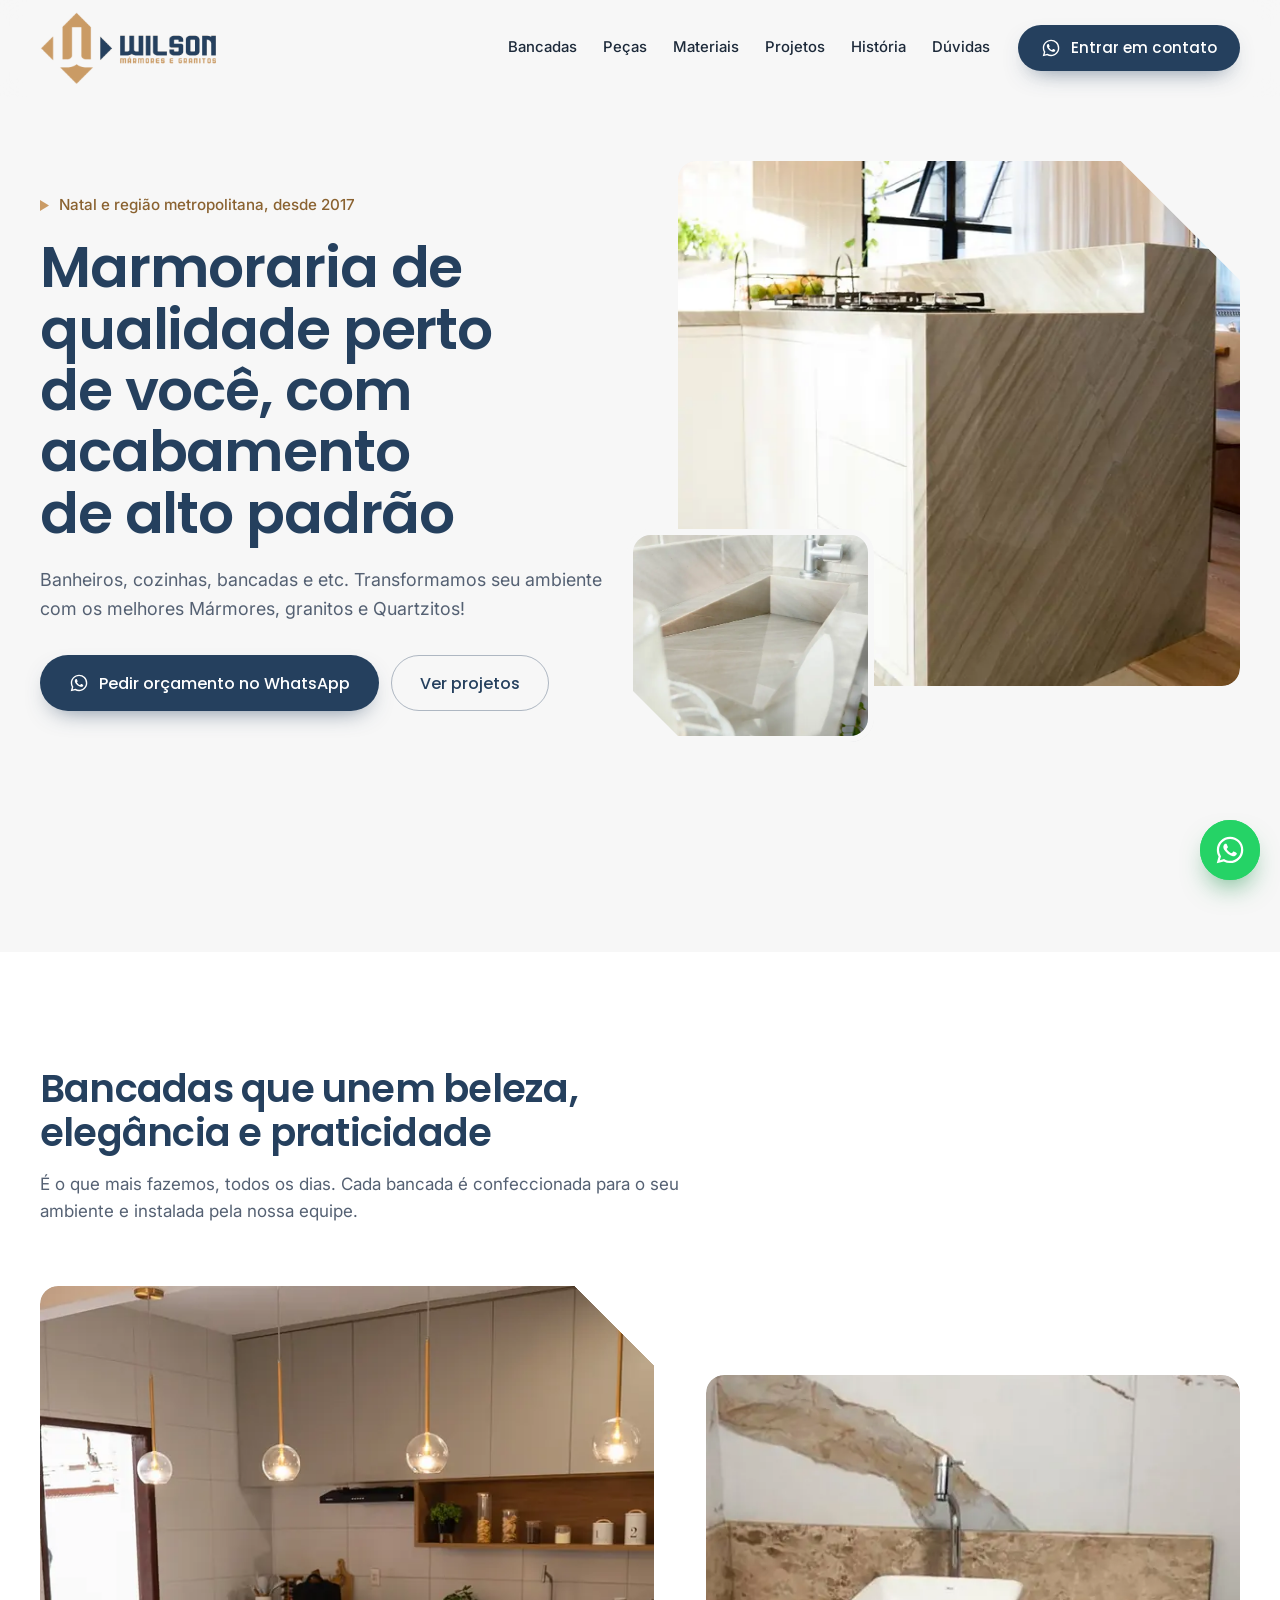
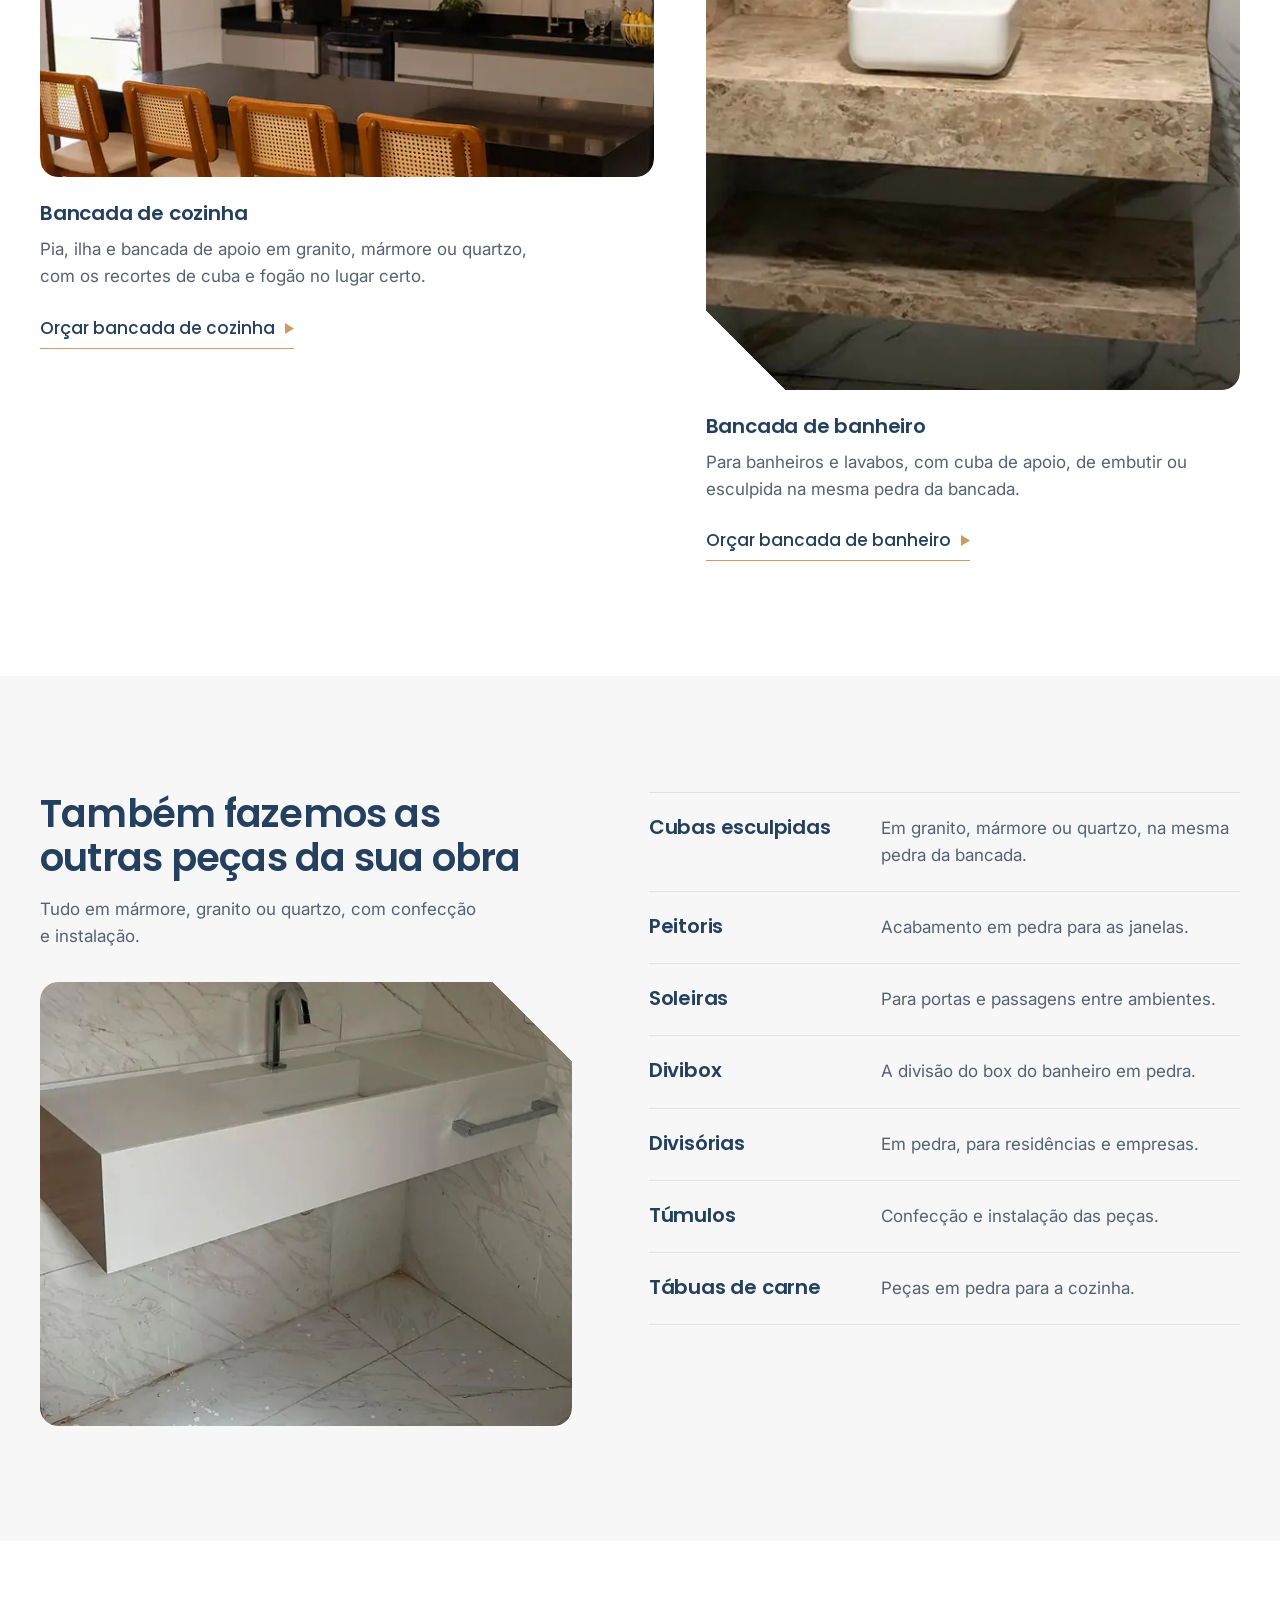
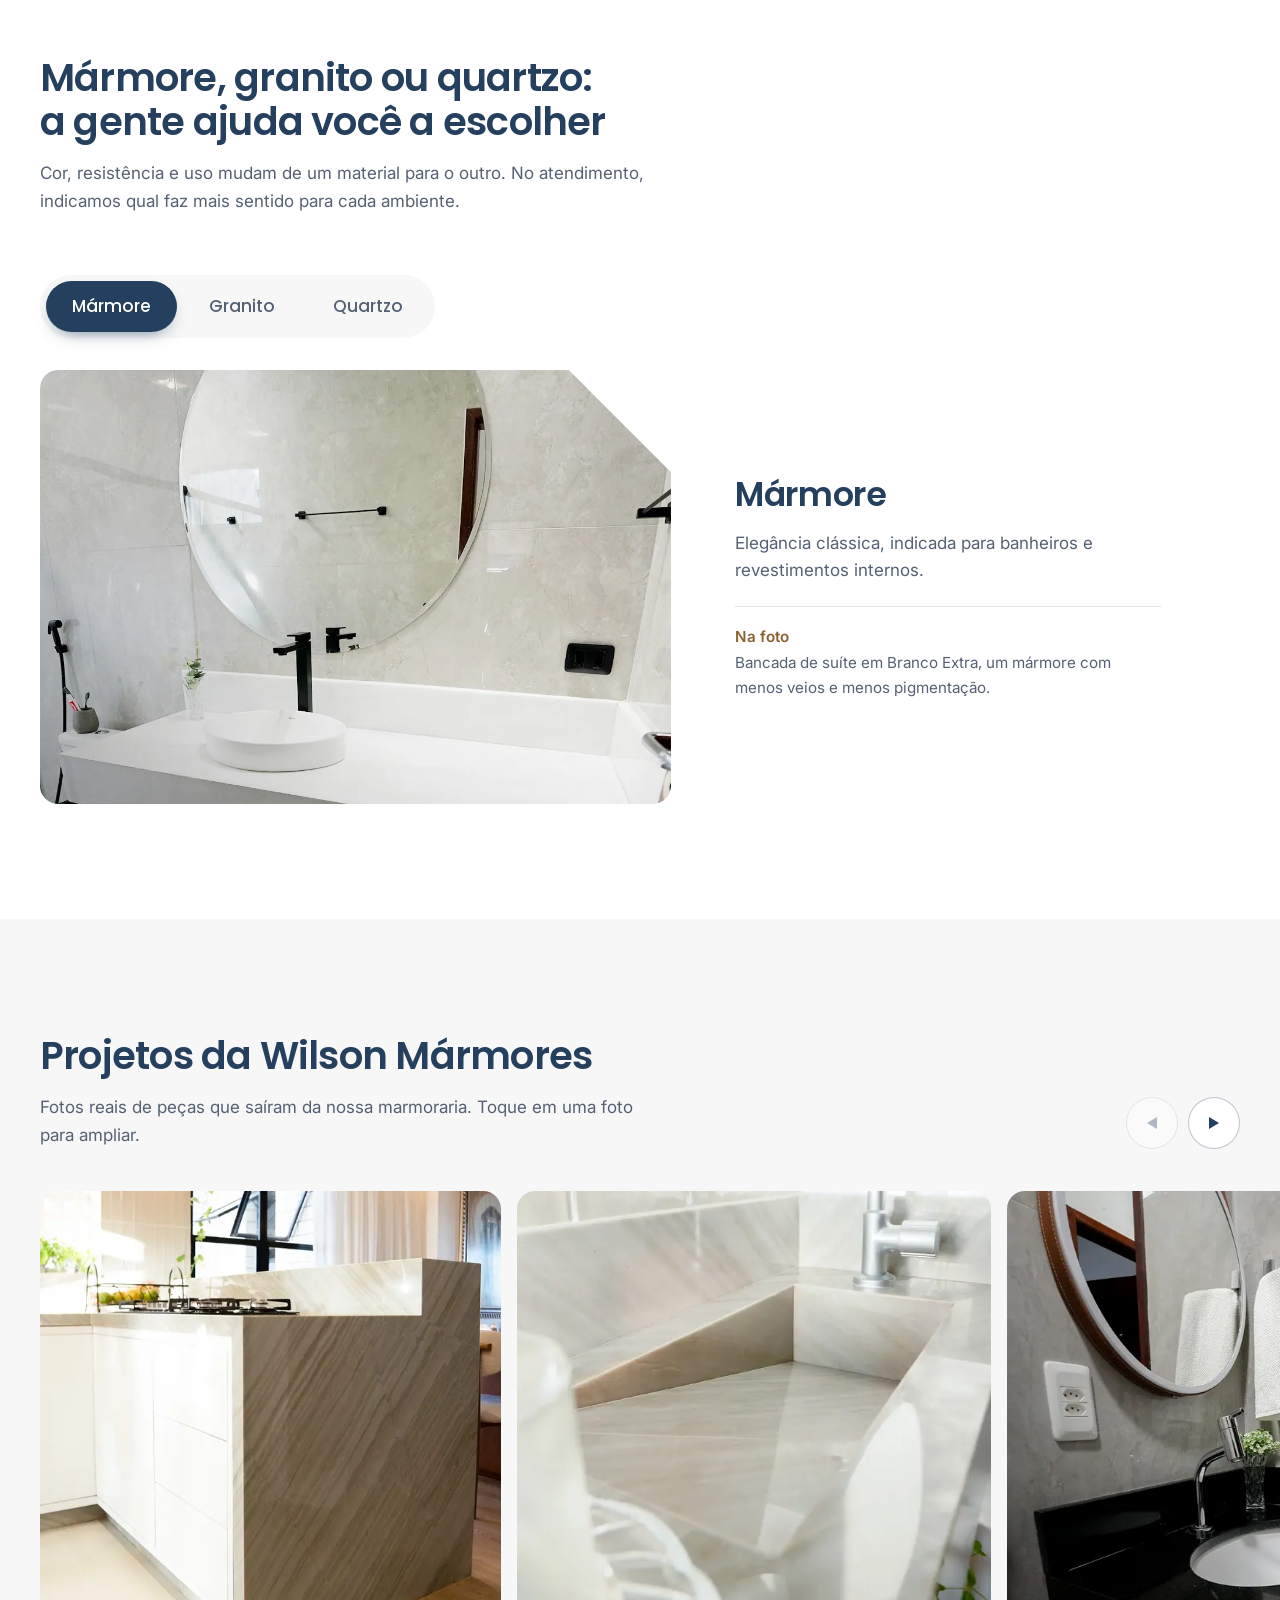
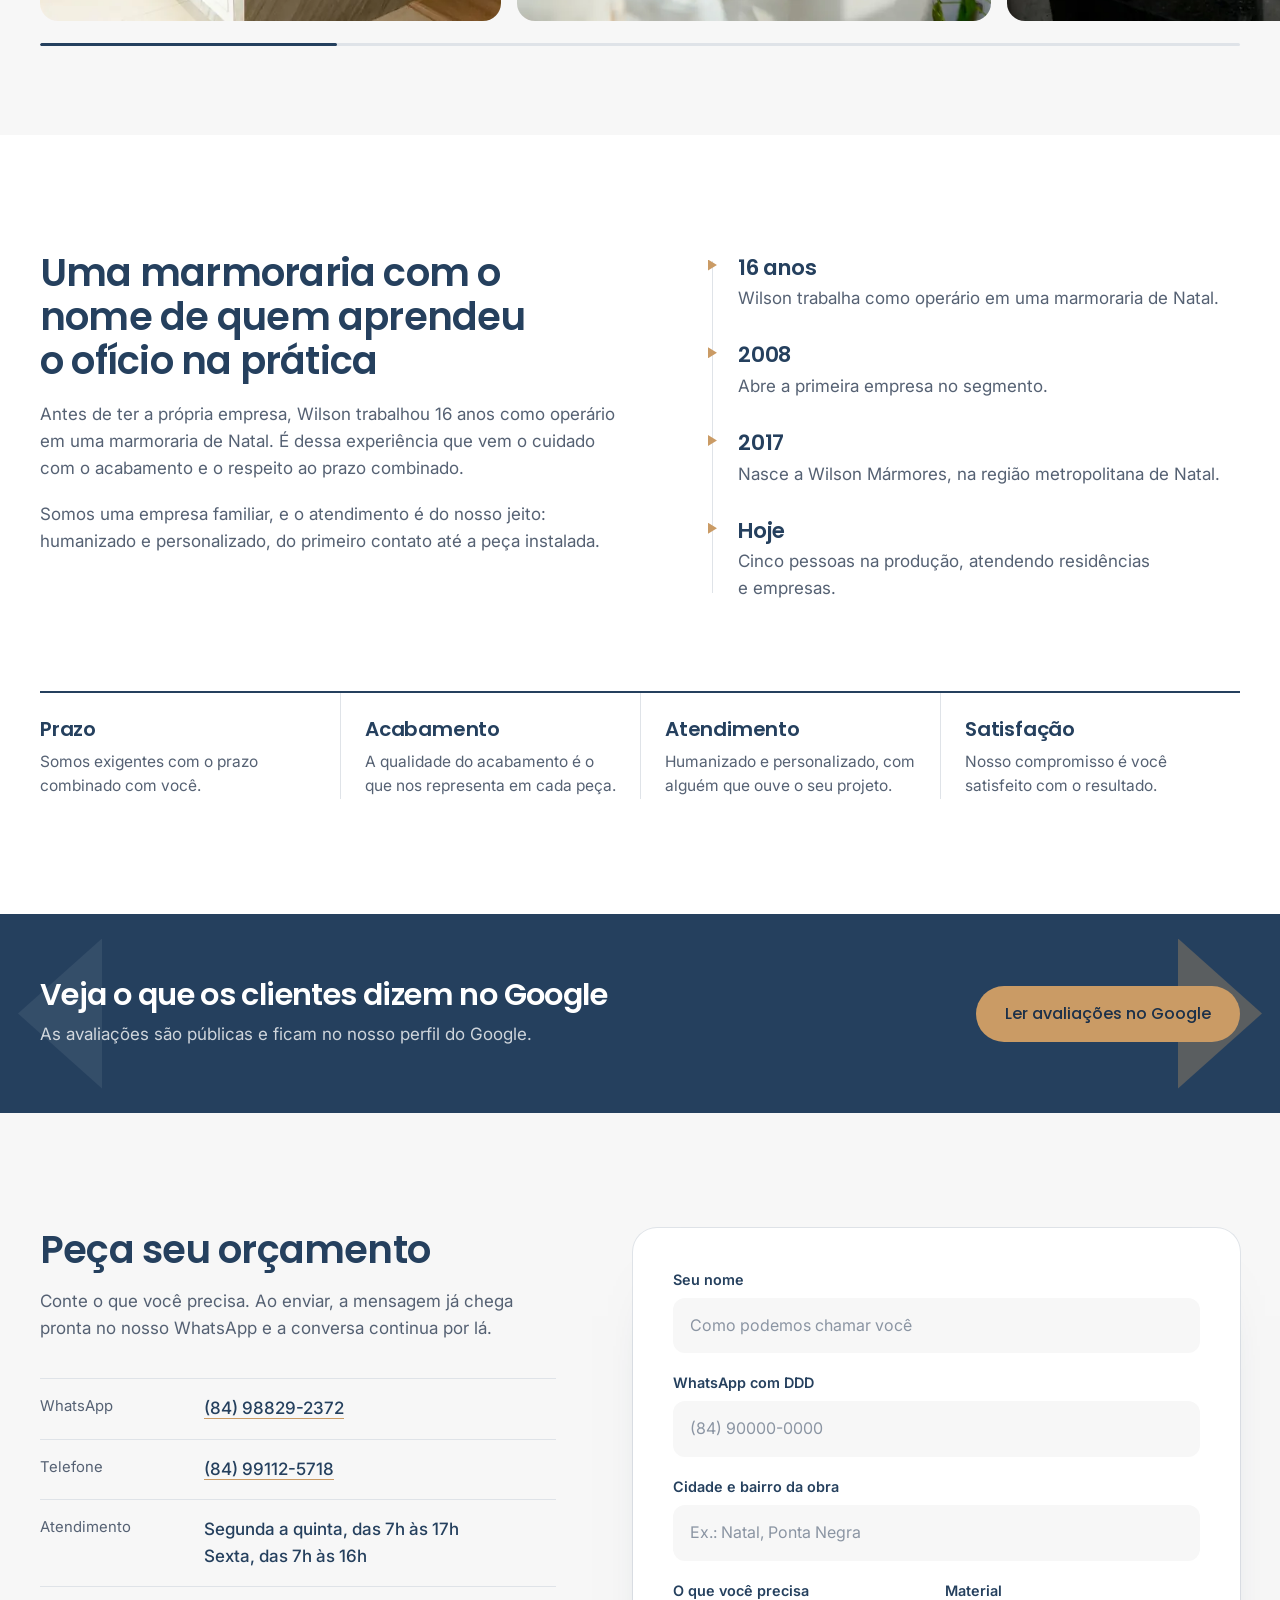
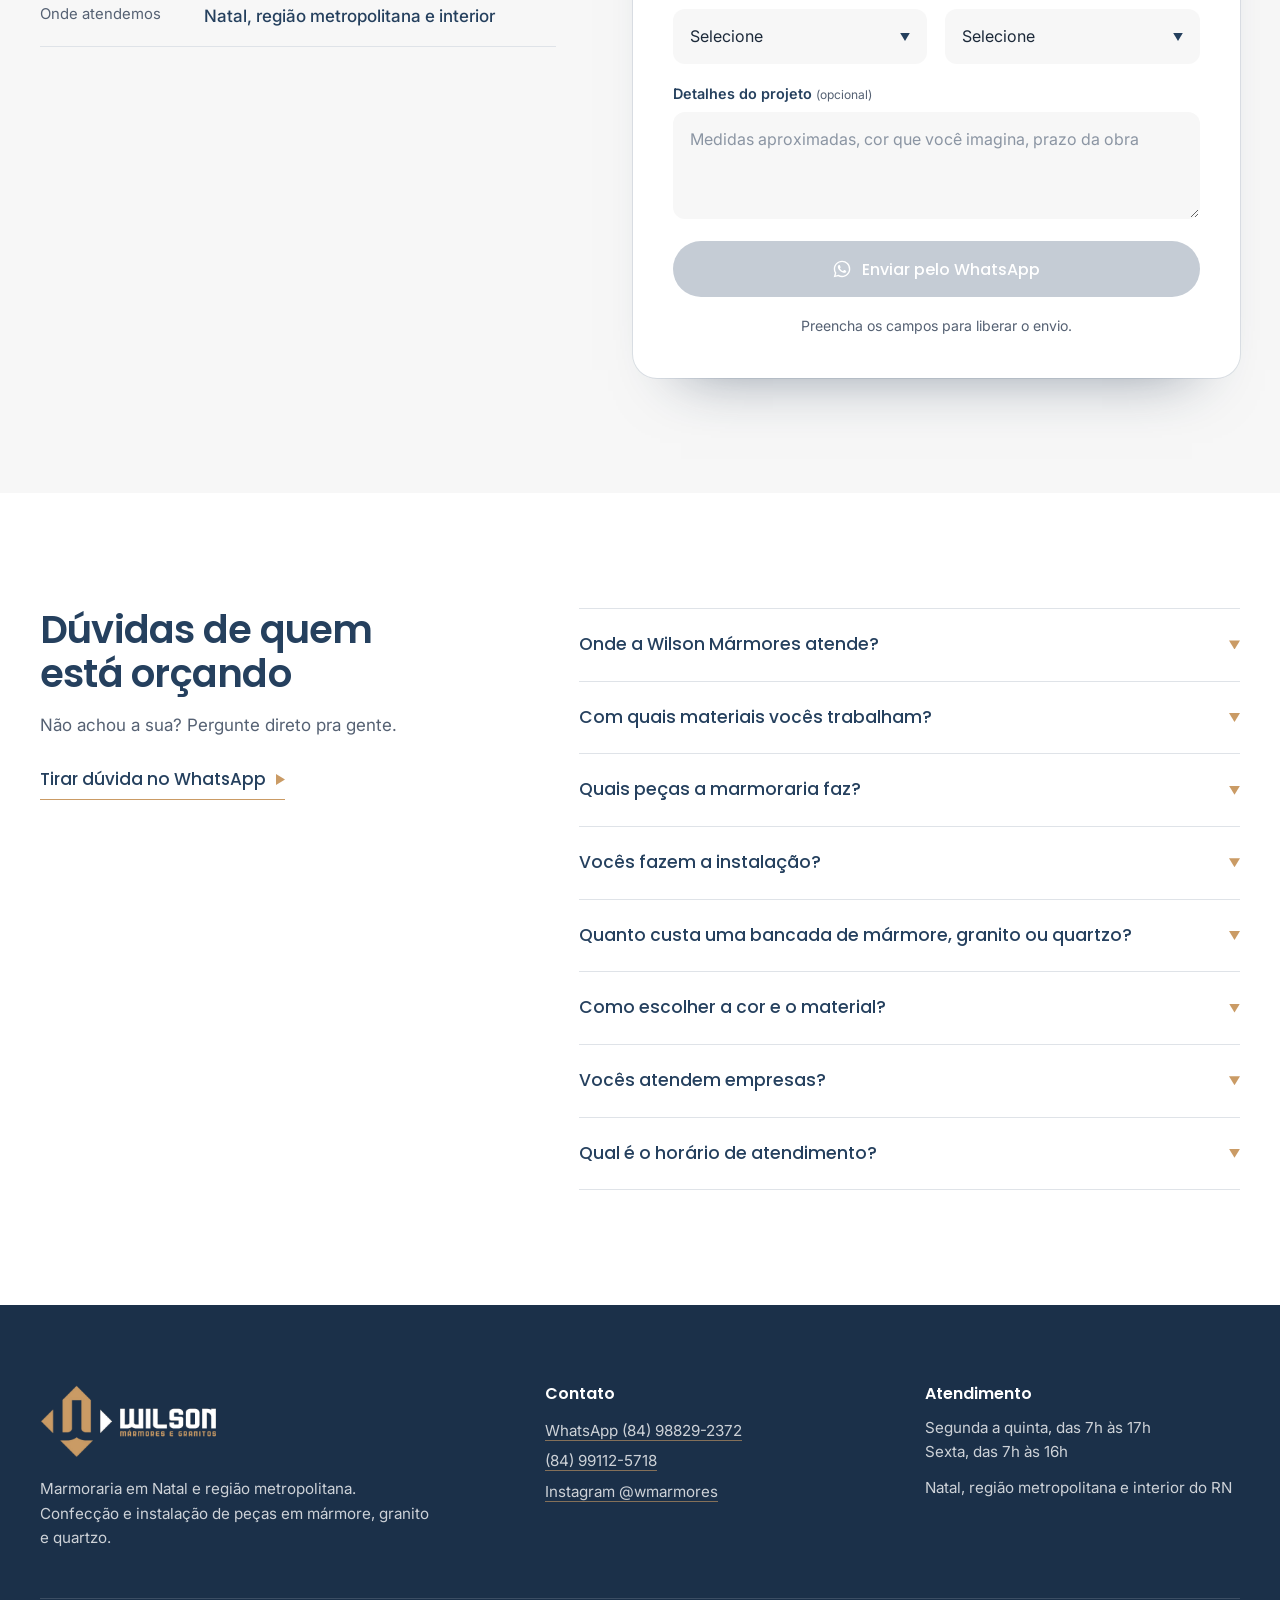
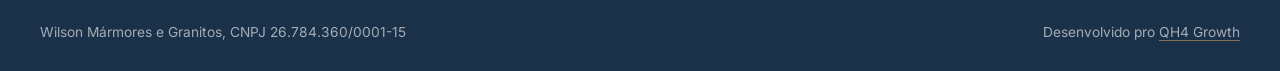
==== commit 837fb129: "Add files via upload" ====
--- a/index.html
+++ b/index.html
@@ -117,9 +117,9 @@
       <a href="#historia">História</a>
       <a href="#duvidas">Dúvidas</a>
     </nav>
-    <a class="botao botao--azul topo__cta" data-wa="menu" href="https://wa.me/5584988292372?text=Ol%C3%A1%2C%20vim%20pelo%20site%20e%20quero%20um%20or%C3%A7amento." target="_blank" rel="noopener">
+    <a class="botao botao--azul topo__cta" data-wa="menu" href="https://wa.me/5584988292372?text=Ol%C3%A1.%20Vim%20pelo%20Google%20e%20gostaria%20de%20mais%20informa%C3%A7%C3%B5es." target="_blank" rel="noopener">
       <svg class="ico" viewBox="0 0 24 24" aria-hidden="true"><use href="#ico-wa"/></svg>
-      Pedir orçamento
+      Entrar em contato
     </a>
     <button class="topo__menu" type="button" aria-controls="menu" aria-expanded="false" aria-label="Abrir menu">
       <span></span><span></span>
@@ -137,10 +137,10 @@
         <svg class="seta" viewBox="0 0 10 12" aria-hidden="true"><path d="M0 0l10 6-10 6z"/></svg>
         Natal e região metropolitana, desde 2017
       </p>
-      <h1 data-entra>Marmoraria em Natal perto de você, com acabamento de alto padrão</h1>
-      <p class="hero__sub" data-entra>Bancadas de cozinha e banheiro em mármore, granito e quartzo, confeccionadas e instaladas pela Wilson Mármores, com prazo levado a sério.</p>
+      <h1 data-entra>Marmoraria de qualidade perto de você, com acabamento de alto padrão</h1>
+      <p class="hero__sub" data-entra>Banheiros, cozinhas, bancadas e etc. Transformamos seu ambiente com os melhores Mármores, granitos e Quartzitos!</p>
       <div class="hero__acoes" data-entra>
-        <a class="botao botao--azul botao--grande" data-wa="hero" href="https://wa.me/5584988292372?text=Ol%C3%A1%2C%20vim%20pelo%20site%20e%20quero%20um%20or%C3%A7amento%20de%20bancada." target="_blank" rel="noopener">
+        <a class="botao botao--azul botao--grande" data-wa="hero" href="https://wa.me/5584988292372?text=Ol%C3%A1.%20Vim%20pelo%20Google%20e%20gostaria%20de%20mais%20informa%C3%A7%C3%B5es." target="_blank" rel="noopener">
           <svg class="ico" viewBox="0 0 24 24" aria-hidden="true"><use href="#ico-wa"/></svg>
           Pedir orçamento no WhatsApp
         </a>
@@ -183,7 +183,7 @@
         <div class="dupla__texto">
           <h3>Bancada de cozinha</h3>
           <p>Pia, ilha e bancada de apoio em granito, mármore ou quartzo, com os recortes de cuba e fogão no lugar certo.</p>
-          <a class="link-wa" data-wa="bancada-cozinha" href="https://wa.me/5584988292372?text=Ol%C3%A1%2C%20vim%20pelo%20site%20e%20quero%20um%20or%C3%A7amento%20de%20bancada%20de%20cozinha." target="_blank" rel="noopener">Orçar bancada de cozinha<svg class="seta" viewBox="0 0 10 12" aria-hidden="true"><path d="M0 0l10 6-10 6z"/></svg></a>
+          <a class="link-wa" data-wa="bancada-cozinha" href="https://wa.me/5584988292372?text=Ol%C3%A1.%20Vim%20pelo%20Google%20e%20gostaria%20de%20mais%20informa%C3%A7%C3%B5es." target="_blank" rel="noopener">Orçar bancada de cozinha<svg class="seta" viewBox="0 0 10 12" aria-hidden="true"><path d="M0 0l10 6-10 6z"/></svg></a>
         </div>
       </article>
 
@@ -194,7 +194,7 @@
         <div class="dupla__texto">
           <h3>Bancada de banheiro</h3>
           <p>Para banheiros e lavabos, com cuba de apoio, de embutir ou esculpida na mesma pedra da bancada.</p>
-          <a class="link-wa" data-wa="bancada-banheiro" href="https://wa.me/5584988292372?text=Ol%C3%A1%2C%20vim%20pelo%20site%20e%20quero%20um%20or%C3%A7amento%20de%20bancada%20de%20banheiro." target="_blank" rel="noopener">Orçar bancada de banheiro<svg class="seta" viewBox="0 0 10 12" aria-hidden="true"><path d="M0 0l10 6-10 6z"/></svg></a>
+          <a class="link-wa" data-wa="bancada-banheiro" href="https://wa.me/5584988292372?text=Ol%C3%A1.%20Vim%20pelo%20Google%20e%20gostaria%20de%20mais%20informa%C3%A7%C3%B5es." target="_blank" rel="noopener">Orçar bancada de banheiro<svg class="seta" viewBox="0 0 10 12" aria-hidden="true"><path d="M0 0l10 6-10 6z"/></svg></a>
         </div>
       </article>
     </div>
@@ -252,7 +252,7 @@
 
         <div class="material" role="tabpanel" id="painel-granito" aria-labelledby="aba-granito" hidden>
           <figure class="chanfro material__foto">
-            <img src="assets/img/fogao-sao-gabriel.webp" srcset="assets/img/fogao-sao-gabriel-640.webp 640w, assets/img/fogao-sao-gabriel.webp 1080w" sizes="(max-width: 900px) 100vw, 55vw" width="1080" height="994" alt="Bancada de cozinha em granito Preto São Gabriel com fogão de piso encaixado" loading="lazy" decoding="async">
+            <img src="assets/img/fogao-sao-gabriel.webp" srcset="assets/img/fogao-sao-gabriel-640.webp 640w, assets/img/fogao-sao-gabriel.webp 1080w" sizes="(max-width: 900px) 100vw, 55vw" width="1080" height="742" alt="Bancada de cozinha em granito Preto São Gabriel com fogão de piso encaixado" loading="lazy" decoding="async">
           </figure>
           <div class="material__texto">
             <h3>Granito</h3>
@@ -369,7 +369,7 @@
       <h2>Peça seu orçamento</h2>
       <p>Conte o que você precisa. Ao enviar, a mensagem já chega pronta no nosso WhatsApp e a conversa continua por lá.</p>
       <dl class="contato">
-        <div><dt>WhatsApp</dt><dd><a data-wa="contato" href="https://wa.me/5584988292372?text=Ol%C3%A1%2C%20vim%20pelo%20site%20e%20quero%20um%20or%C3%A7amento." target="_blank" rel="noopener">(84) 98829-2372</a></dd></div>
+        <div><dt>WhatsApp</dt><dd><a data-wa="contato" href="https://wa.me/5584988292372?text=Ol%C3%A1.%20Vim%20pelo%20Google%20e%20gostaria%20de%20mais%20informa%C3%A7%C3%B5es." target="_blank" rel="noopener">(84) 98829-2372</a></dd></div>
         <div><dt>Telefone</dt><dd><a href="tel:+5584991125718" data-evento="clique_telefone">(84) 99112-5718</a></dd></div>
         <div><dt>Atendimento</dt><dd>Segunda a quinta, das 7h às 17h<br>Sexta, das 7h às 16h</dd></div>
         <div><dt>Onde atendemos</dt><dd>Natal, região metropolitana e interior</dd></div>
@@ -431,7 +431,7 @@
     <div class="duvidas__lado" data-revela>
       <h2>Dúvidas de quem está orçando</h2>
       <p>Não achou a sua? Pergunte direto pra gente.</p>
-      <a class="link-wa" data-wa="duvidas" href="https://wa.me/5584988292372?text=Ol%C3%A1%2C%20vim%20pelo%20site%20e%20tenho%20uma%20d%C3%BAvida." target="_blank" rel="noopener">Tirar dúvida no WhatsApp<svg class="seta" viewBox="0 0 10 12" aria-hidden="true"><path d="M0 0l10 6-10 6z"/></svg></a>
+      <a class="link-wa" data-wa="duvidas" href="https://wa.me/5584988292372?text=Ol%C3%A1.%20Vim%20pelo%20Google%20e%20gostaria%20de%20mais%20informa%C3%A7%C3%B5es." target="_blank" rel="noopener">Tirar dúvida no WhatsApp<svg class="seta" viewBox="0 0 10 12" aria-hidden="true"><path d="M0 0l10 6-10 6z"/></svg></a>
     </div>
     <div class="duvidas__lista">
       <details data-revela><summary>Onde a Wilson Mármores atende?</summary><div class="resp"><p>Estamos na região metropolitana de Natal. Atendemos a capital, as cidades ao redor e também o interior, conforme a demanda.</p></div></details>
@@ -456,7 +456,7 @@
     </div>
     <div>
       <h2>Contato</h2>
-      <p><a data-wa="rodape" href="https://wa.me/5584988292372?text=Ol%C3%A1%2C%20vim%20pelo%20site%20e%20quero%20um%20or%C3%A7amento." target="_blank" rel="noopener">WhatsApp (84) 98829-2372</a><br>
+      <p><a data-wa="rodape" href="https://wa.me/5584988292372?text=Ol%C3%A1.%20Vim%20pelo%20Google%20e%20gostaria%20de%20mais%20informa%C3%A7%C3%B5es." target="_blank" rel="noopener">WhatsApp (84) 98829-2372</a><br>
       <a href="tel:+5584991125718" data-evento="clique_telefone">(84) 99112-5718</a><br>
       <a href="https://www.instagram.com/wmarmores/" target="_blank" rel="noopener" data-evento="clique_instagram">Instagram @wmarmores</a></p>
     </div>
@@ -472,7 +472,7 @@
   </div>
 </footer>
 
-<a class="flutuante" data-wa="flutuante" href="https://wa.me/5584988292372?text=Ol%C3%A1%2C%20vim%20pelo%20site%20e%20quero%20um%20or%C3%A7amento." target="_blank" rel="noopener" aria-label="Falar com a Wilson Mármores no WhatsApp">
+<a class="flutuante" data-wa="flutuante" href="https://wa.me/5584988292372?text=Ol%C3%A1.%20Vim%20pelo%20Google%20e%20gostaria%20de%20mais%20informa%C3%A7%C3%B5es." target="_blank" rel="noopener" aria-label="Falar com a Wilson Mármores no WhatsApp">
   <svg viewBox="0 0 24 24" aria-hidden="true"><use href="#ico-wa"/></svg>
 </a>
 
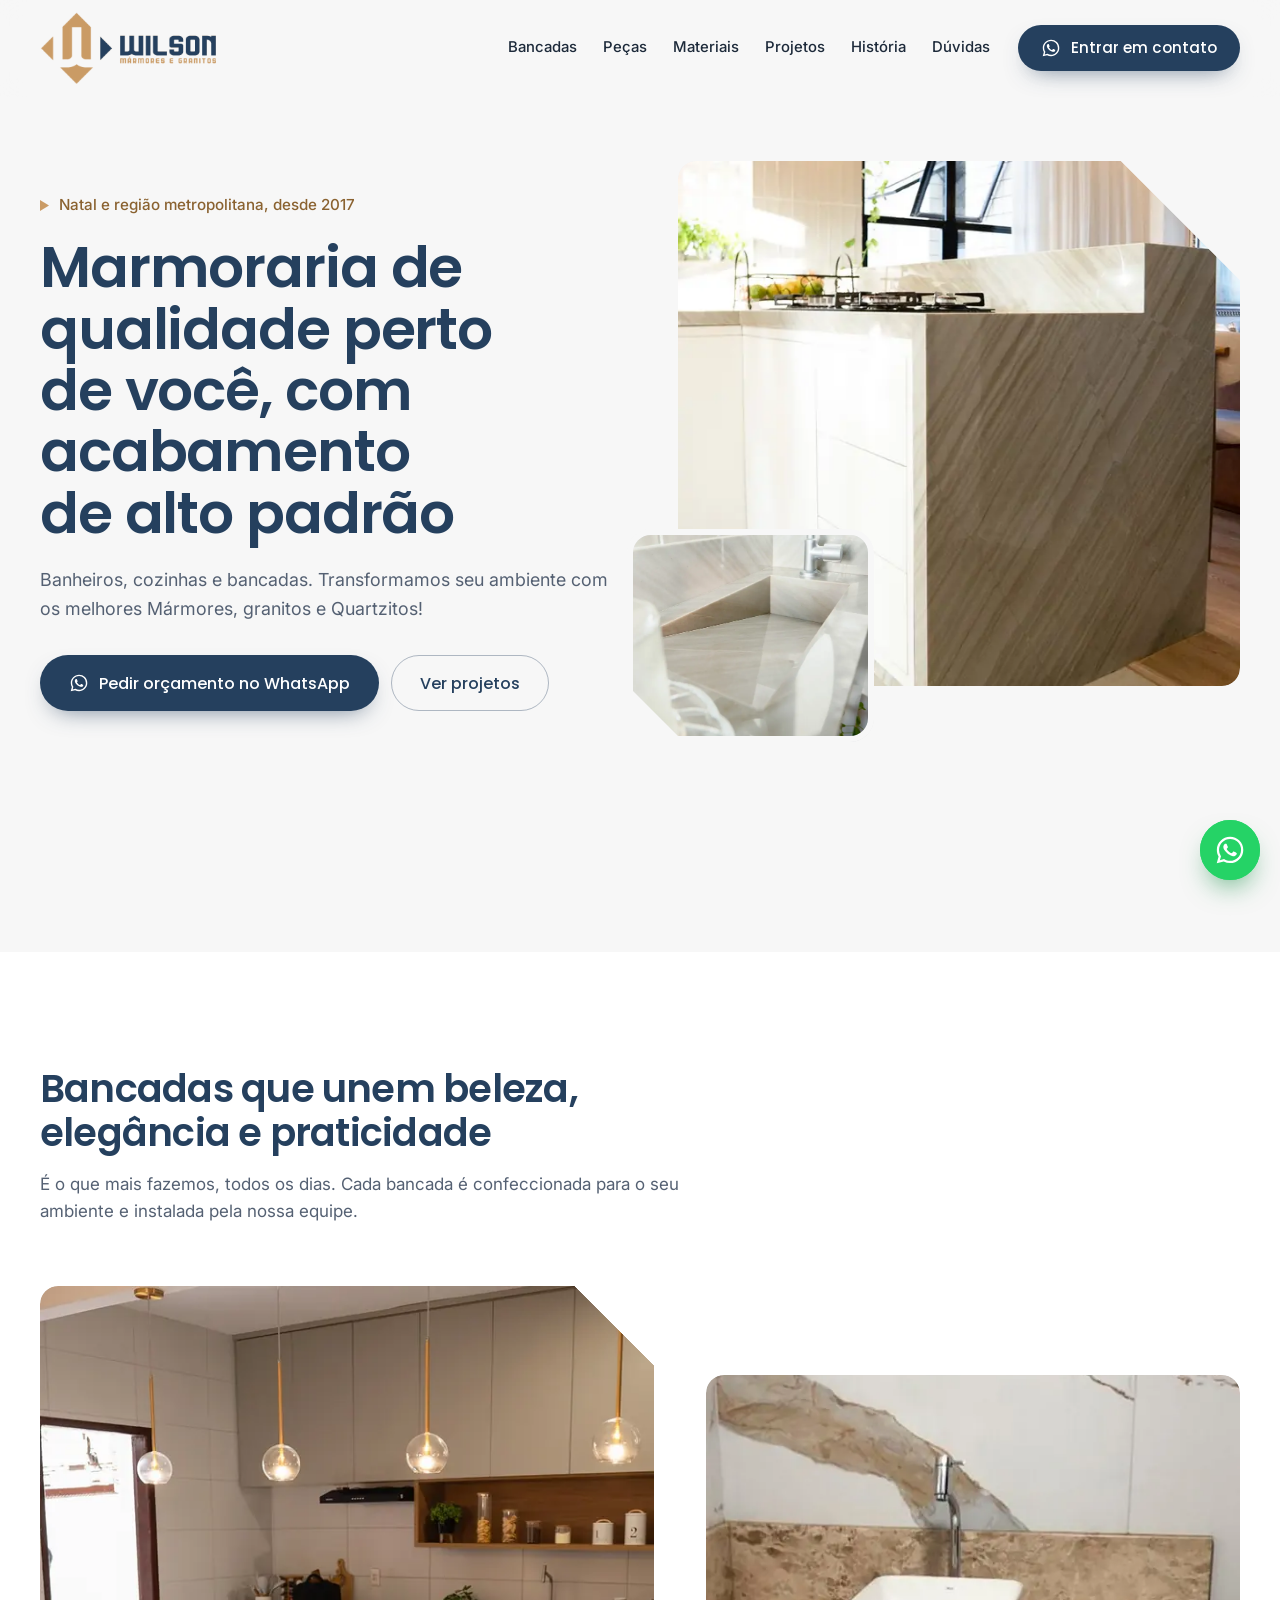
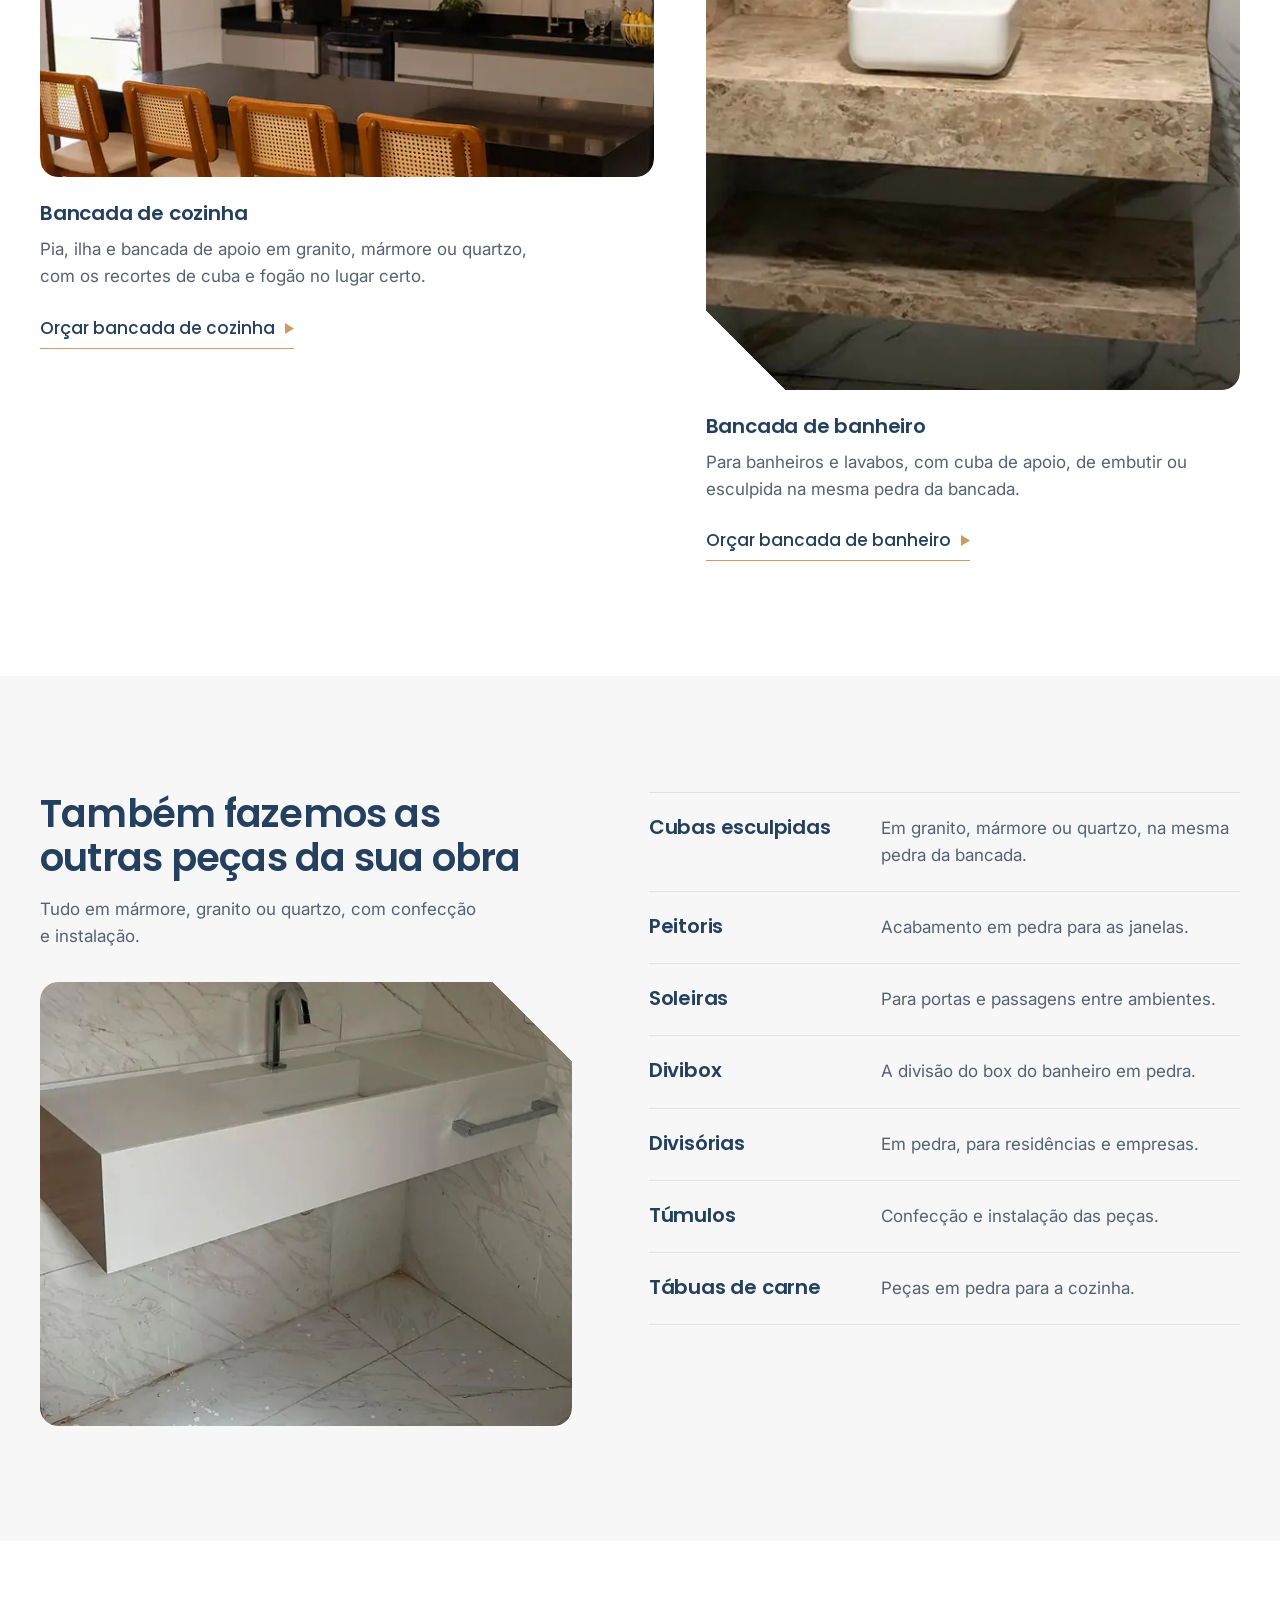
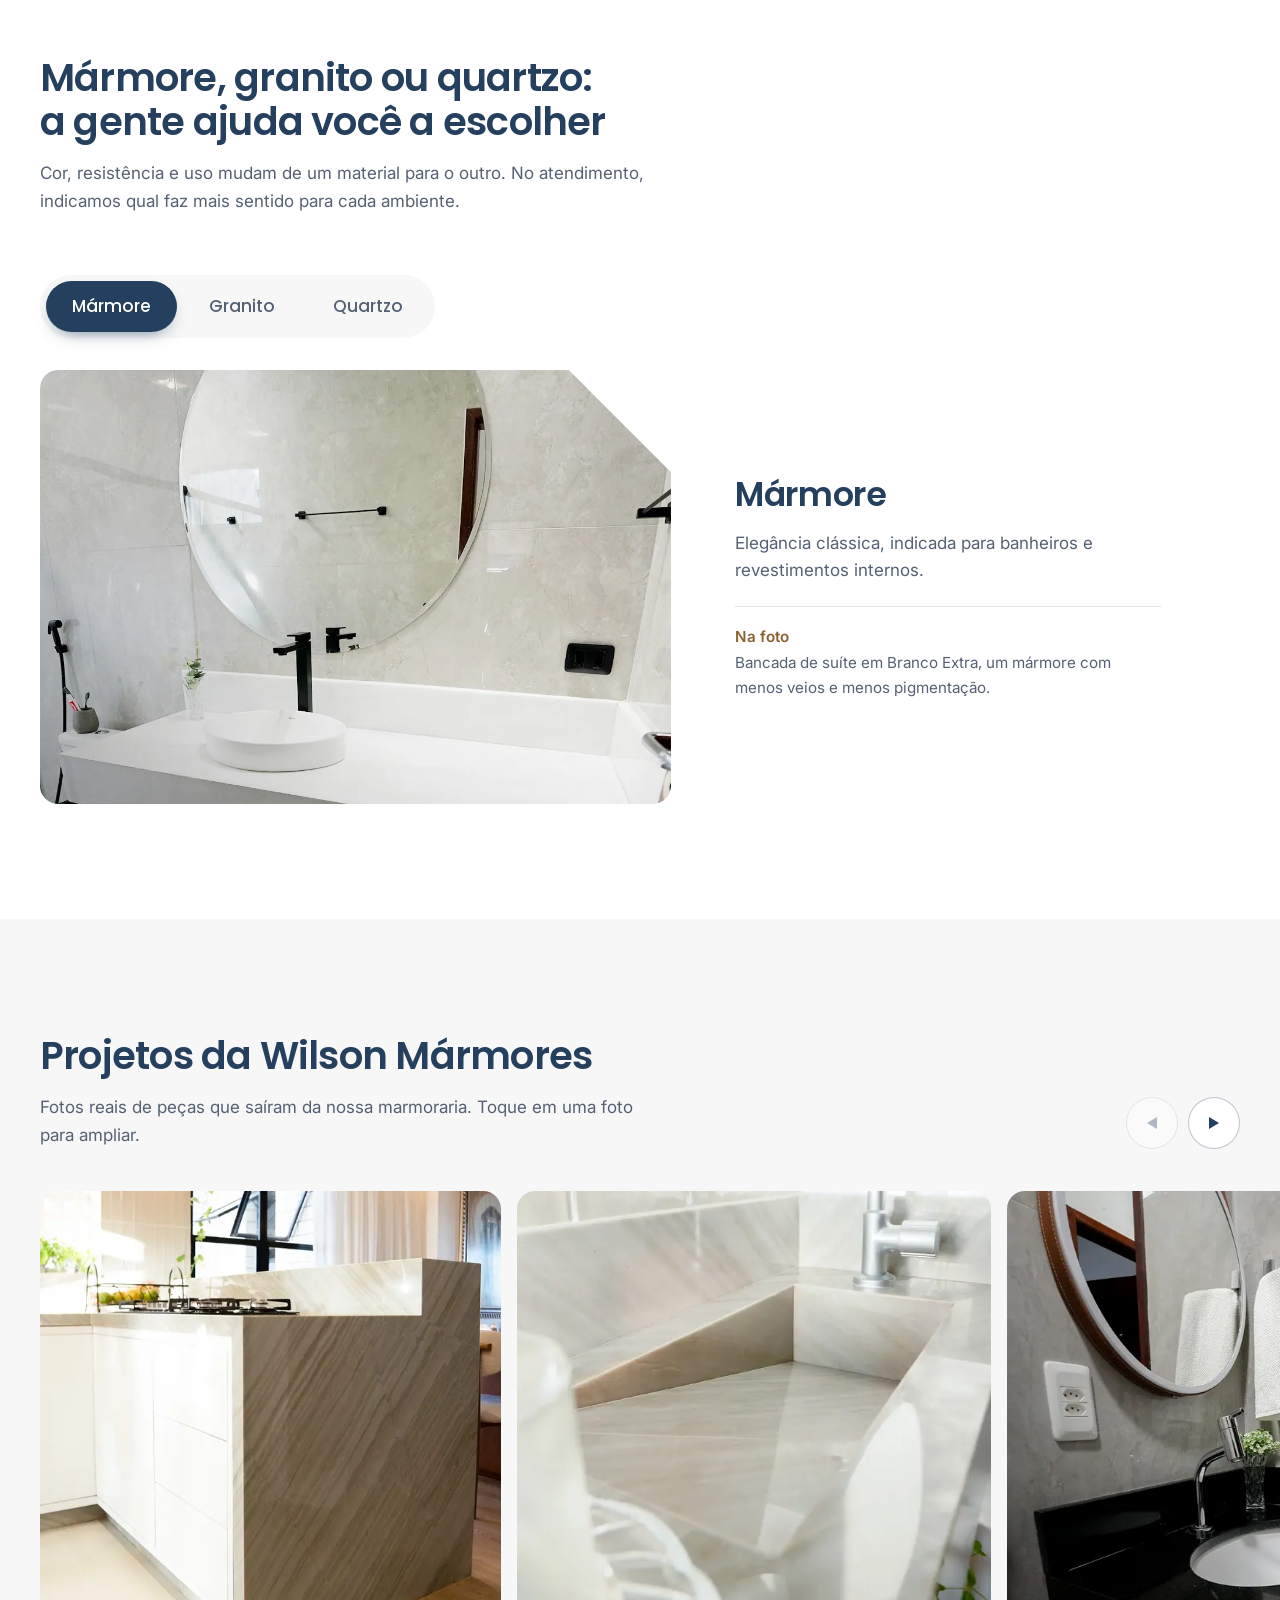
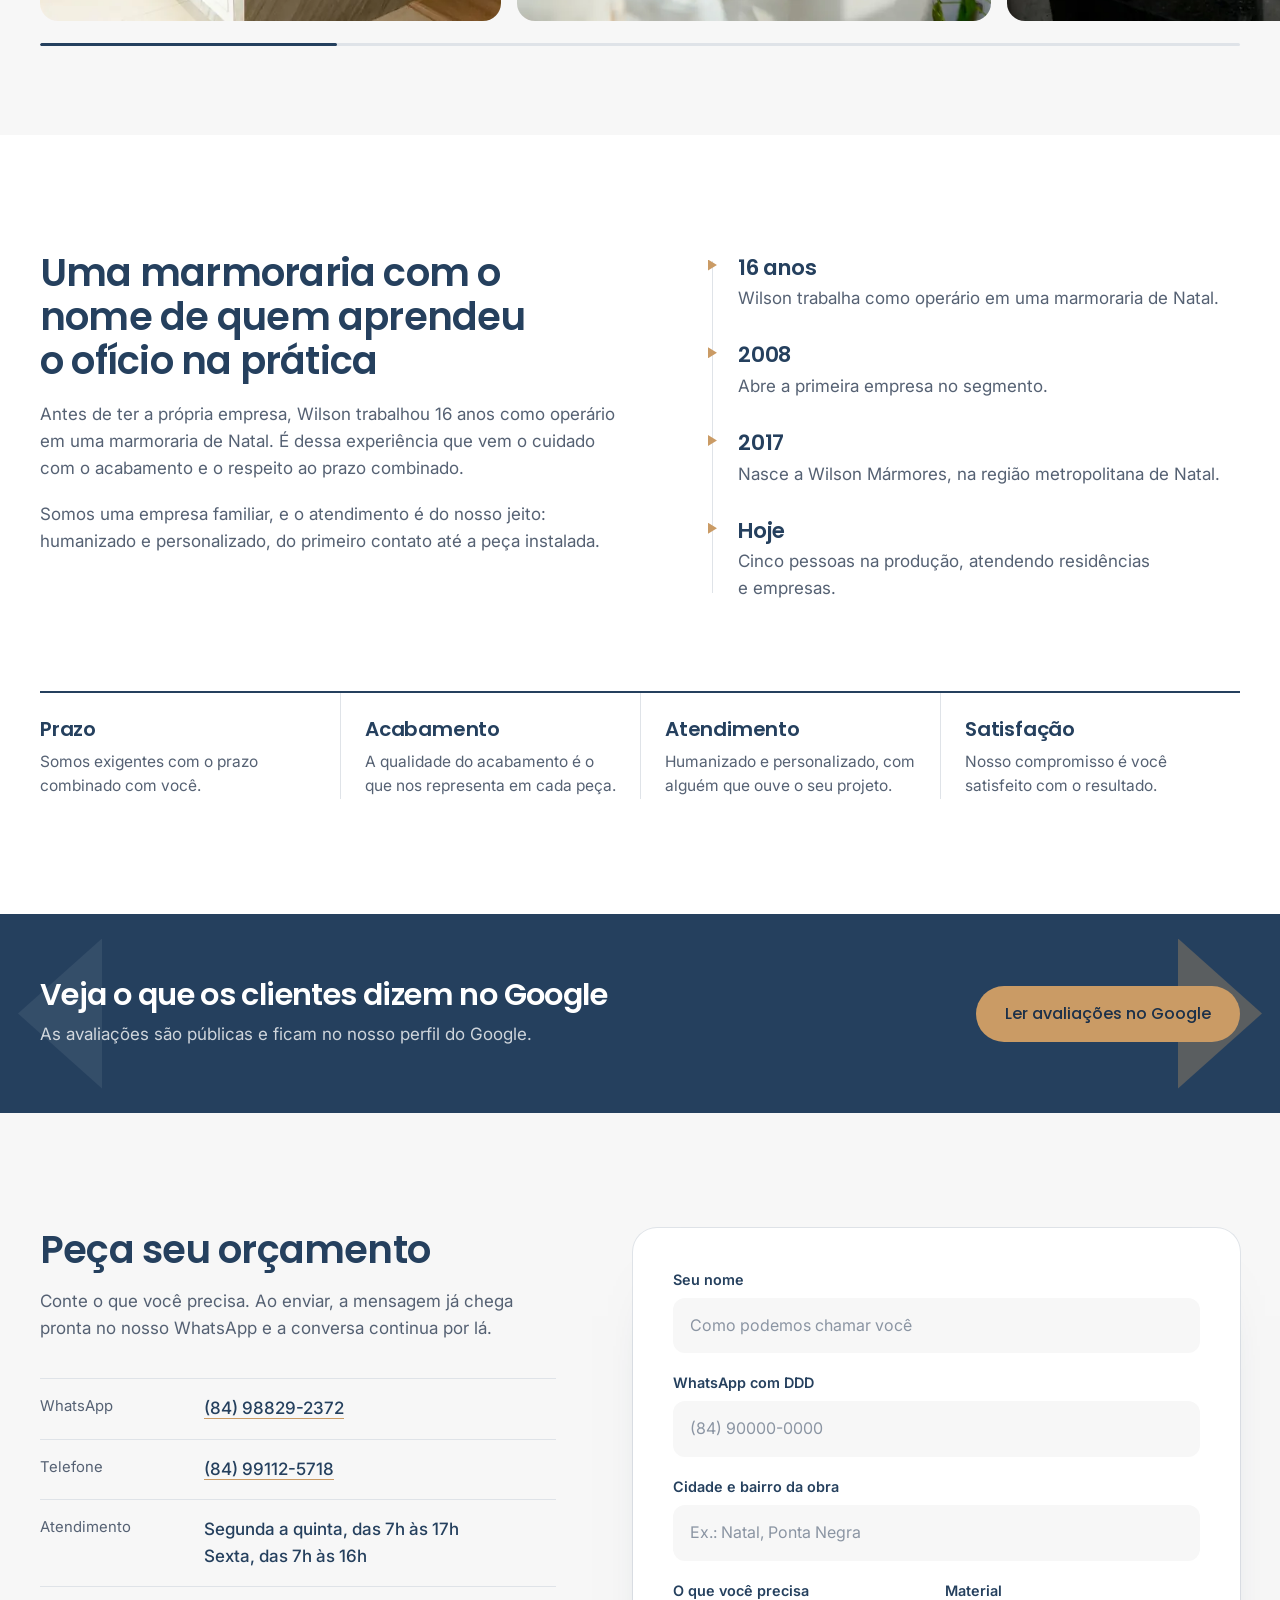
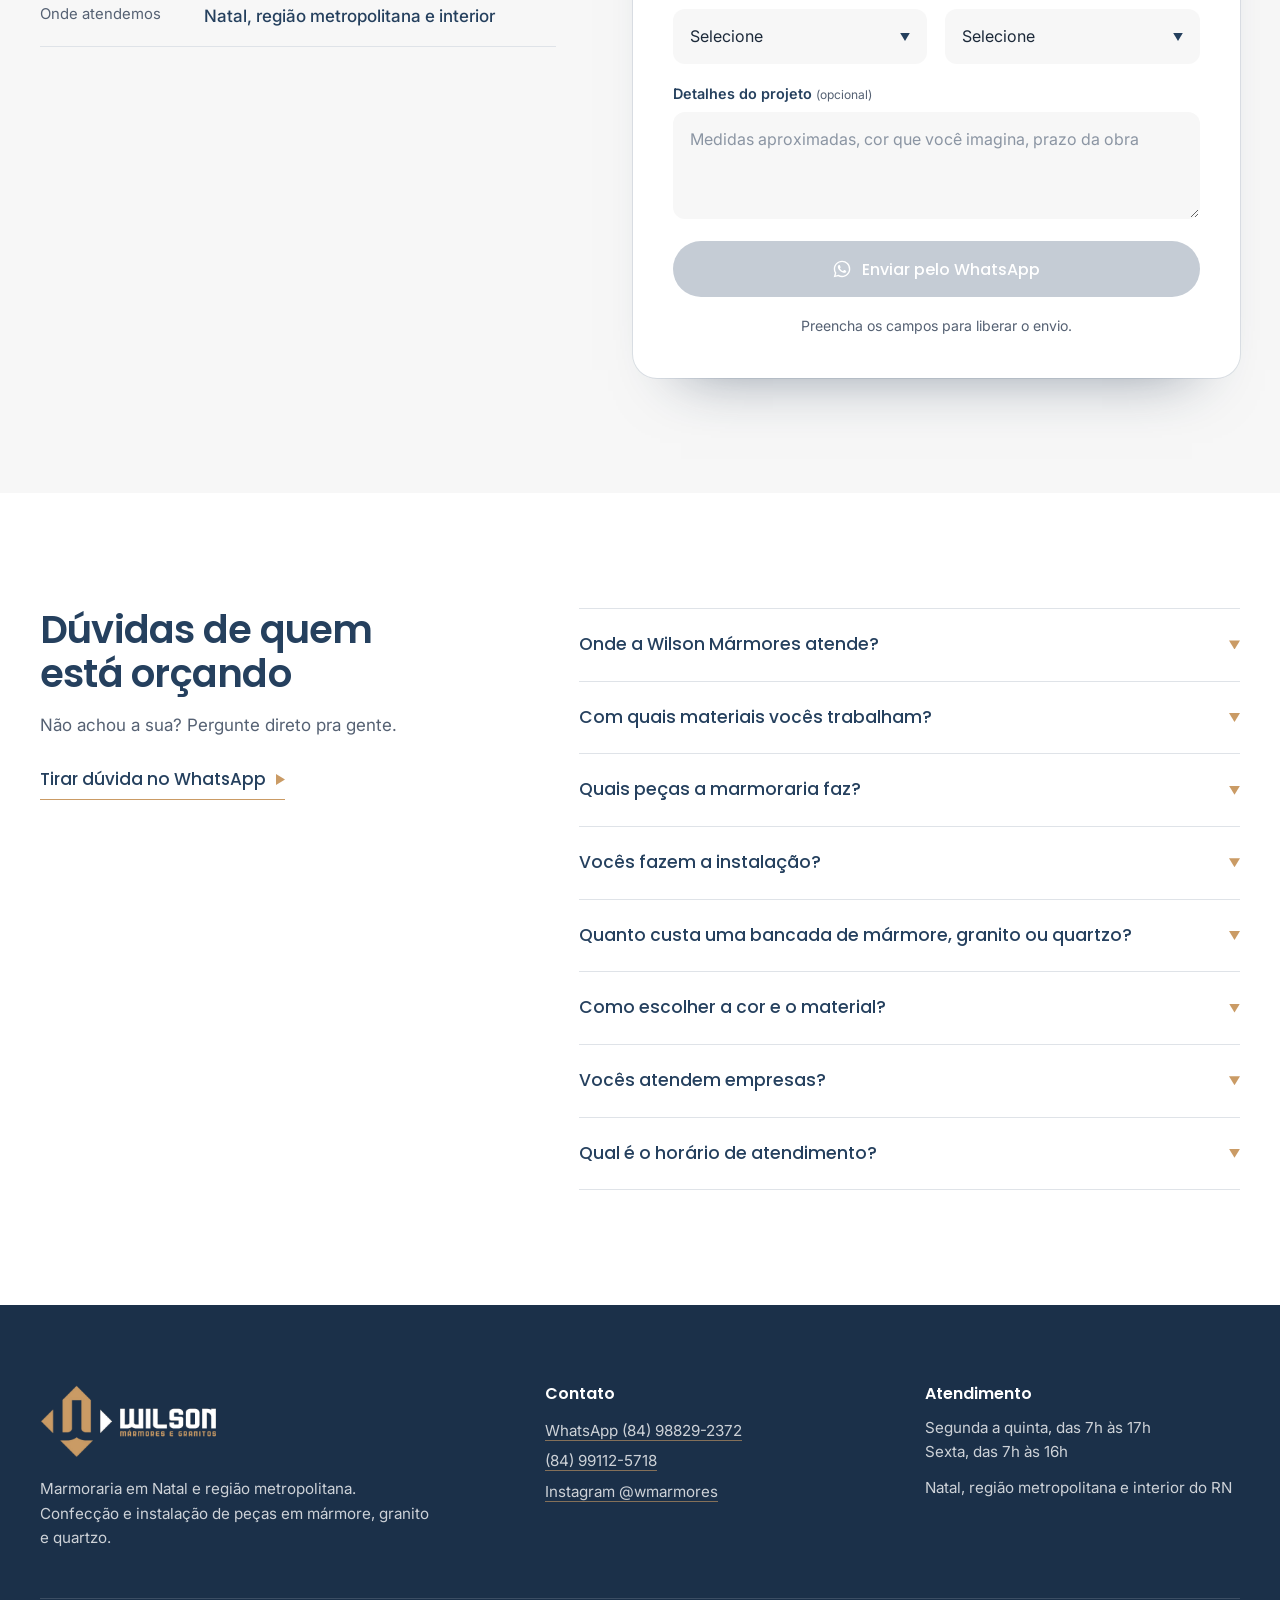
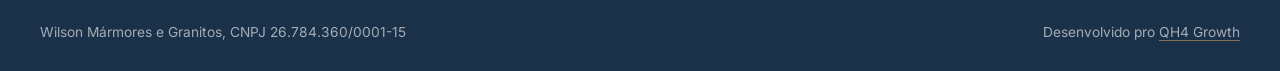
==== commit 6458a4e3: "Ajustes do cliente: legenda Prime Branco e subheadline sem etc Co-Authored-By: Claude Opus 5.5 <nore" ====
--- a/index.html
+++ b/index.html
@@ -138,7 +138,7 @@
         Natal e região metropolitana, desde 2017
       </p>
       <h1 data-entra>Marmoraria de qualidade perto de você, com acabamento de alto padrão</h1>
-      <p class="hero__sub" data-entra>Banheiros, cozinhas, bancadas e etc. Transformamos seu ambiente com os melhores Mármores, granitos e Quartzitos!</p>
+      <p class="hero__sub" data-entra>Banheiros, cozinhas e bancadas. Transformamos seu ambiente com os melhores Mármores, granitos e Quartzitos!</p>
       <div class="hero__acoes" data-entra>
         <a class="botao botao--azul botao--grande" data-wa="hero" href="https://wa.me/5584988292372?text=Ol%C3%A1.%20Vim%20pelo%20Google%20e%20gostaria%20de%20mais%20informa%C3%A7%C3%B5es." target="_blank" rel="noopener">
           <svg class="ico" viewBox="0 0 24 24" aria-hidden="true"><use href="#ico-wa"/></svg>
@@ -299,8 +299,8 @@
     <button type="button" class="galeria__item" data-cheia="assets/img/lavabo-sao-gabriel.webp" data-legenda="Banheiro em granito Preto São Gabriel">
       <img src="assets/img/lavabo-sao-gabriel-640.webp" width="640" height="588" alt="Bancada de banheiro em granito Preto São Gabriel com cuba embutida" loading="lazy" decoding="async"><span>Banheiro em granito Preto São Gabriel</span>
     </button>
-    <button type="button" class="galeria__item" data-cheia="assets/img/bancada-branca-longa.webp" data-legenda="Bancada de cozinha com duas cubas">
-      <img src="assets/img/bancada-branca-longa-640.webp" width="640" height="800" alt="Bancada de cozinha branca com duas cubas" loading="lazy" decoding="async"><span>Bancada de cozinha com duas cubas</span>
+    <button type="button" class="galeria__item" data-cheia="assets/img/bancada-branca-longa.webp" data-legenda="Bancada em sintético Prime Branco">
+      <img src="assets/img/bancada-branca-longa-640.webp" width="640" height="800" alt="Bancada em sintético Prime Branco com cubas de inox" loading="lazy" decoding="async"><span>Bancada em sintético Prime Branco</span>
     </button>
     <button type="button" class="galeria__item" data-cheia="assets/img/ilha-cozinha.webp" data-legenda="Cozinha com ilha central">
       <img src="assets/img/ilha-cozinha-640.webp" width="640" height="418" alt="Cozinha com ilha central em granito preto" loading="lazy" decoding="async"><span>Cozinha com ilha central</span>
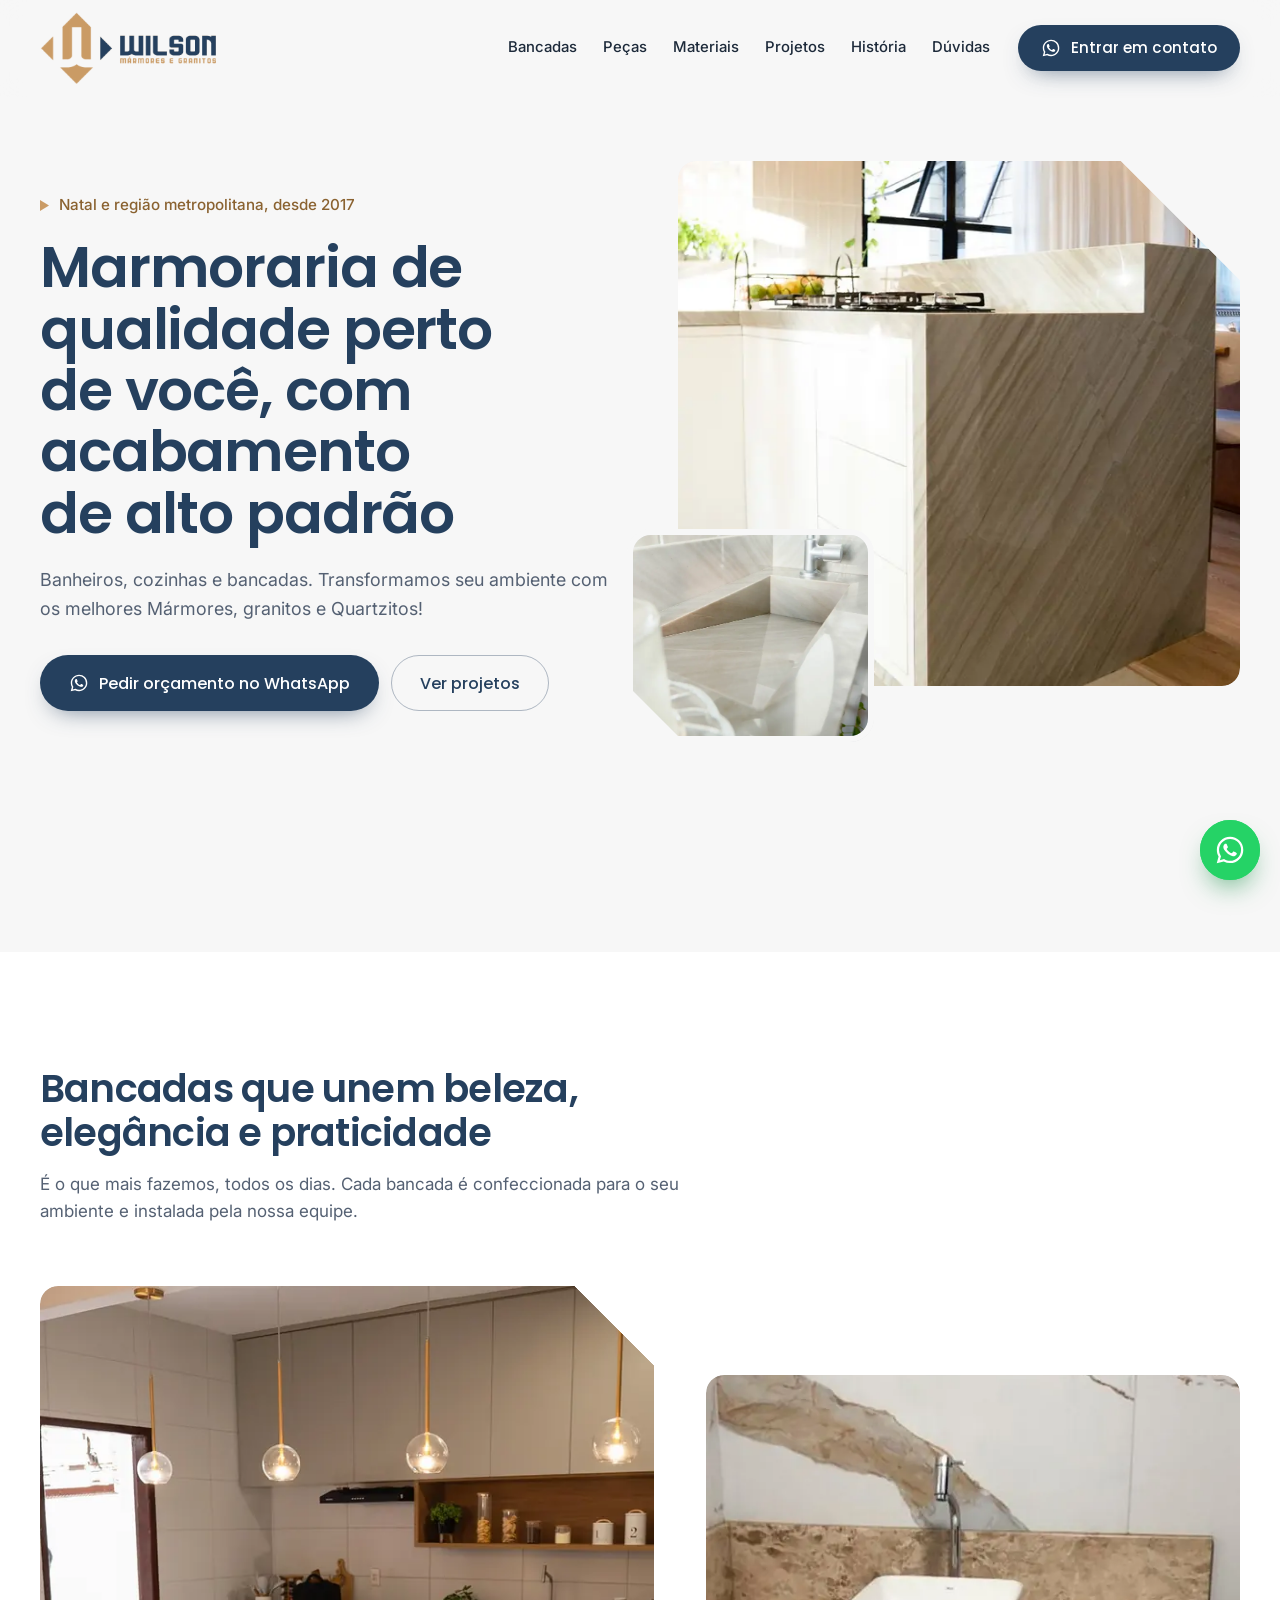
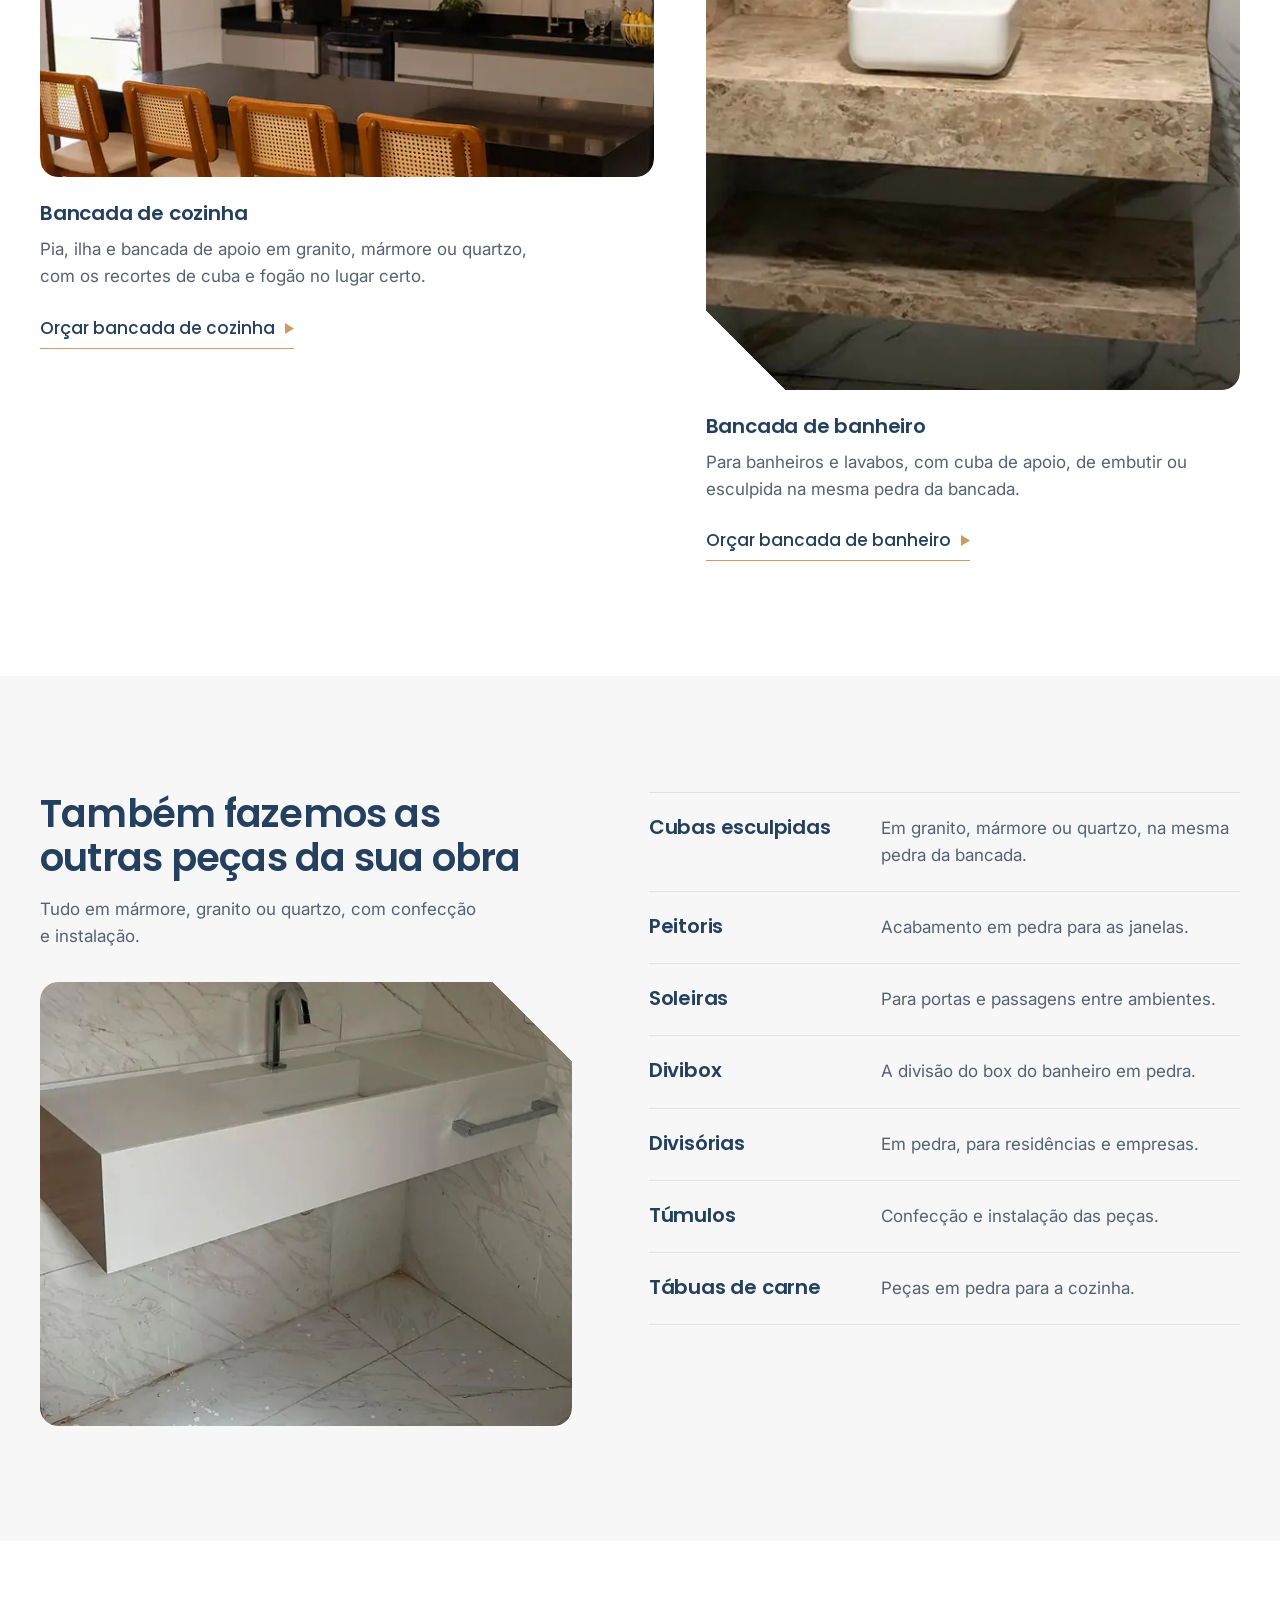
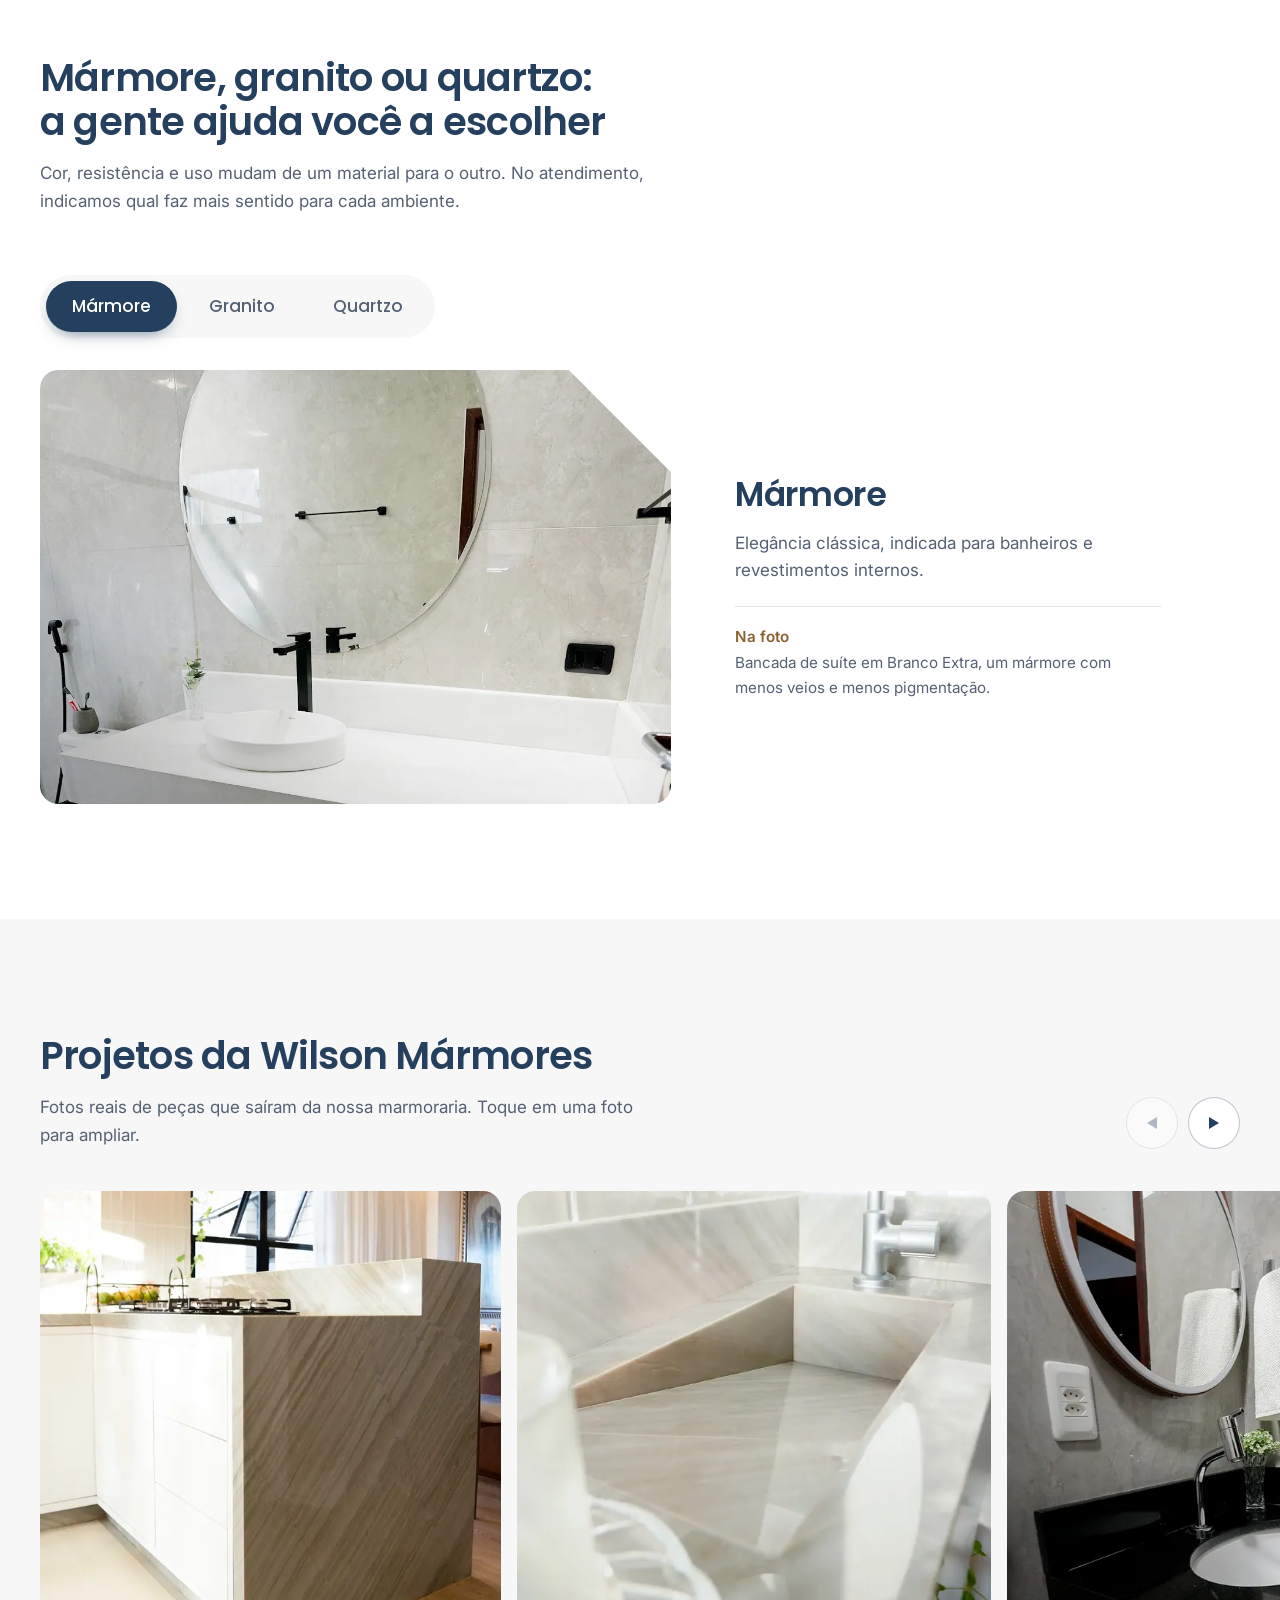
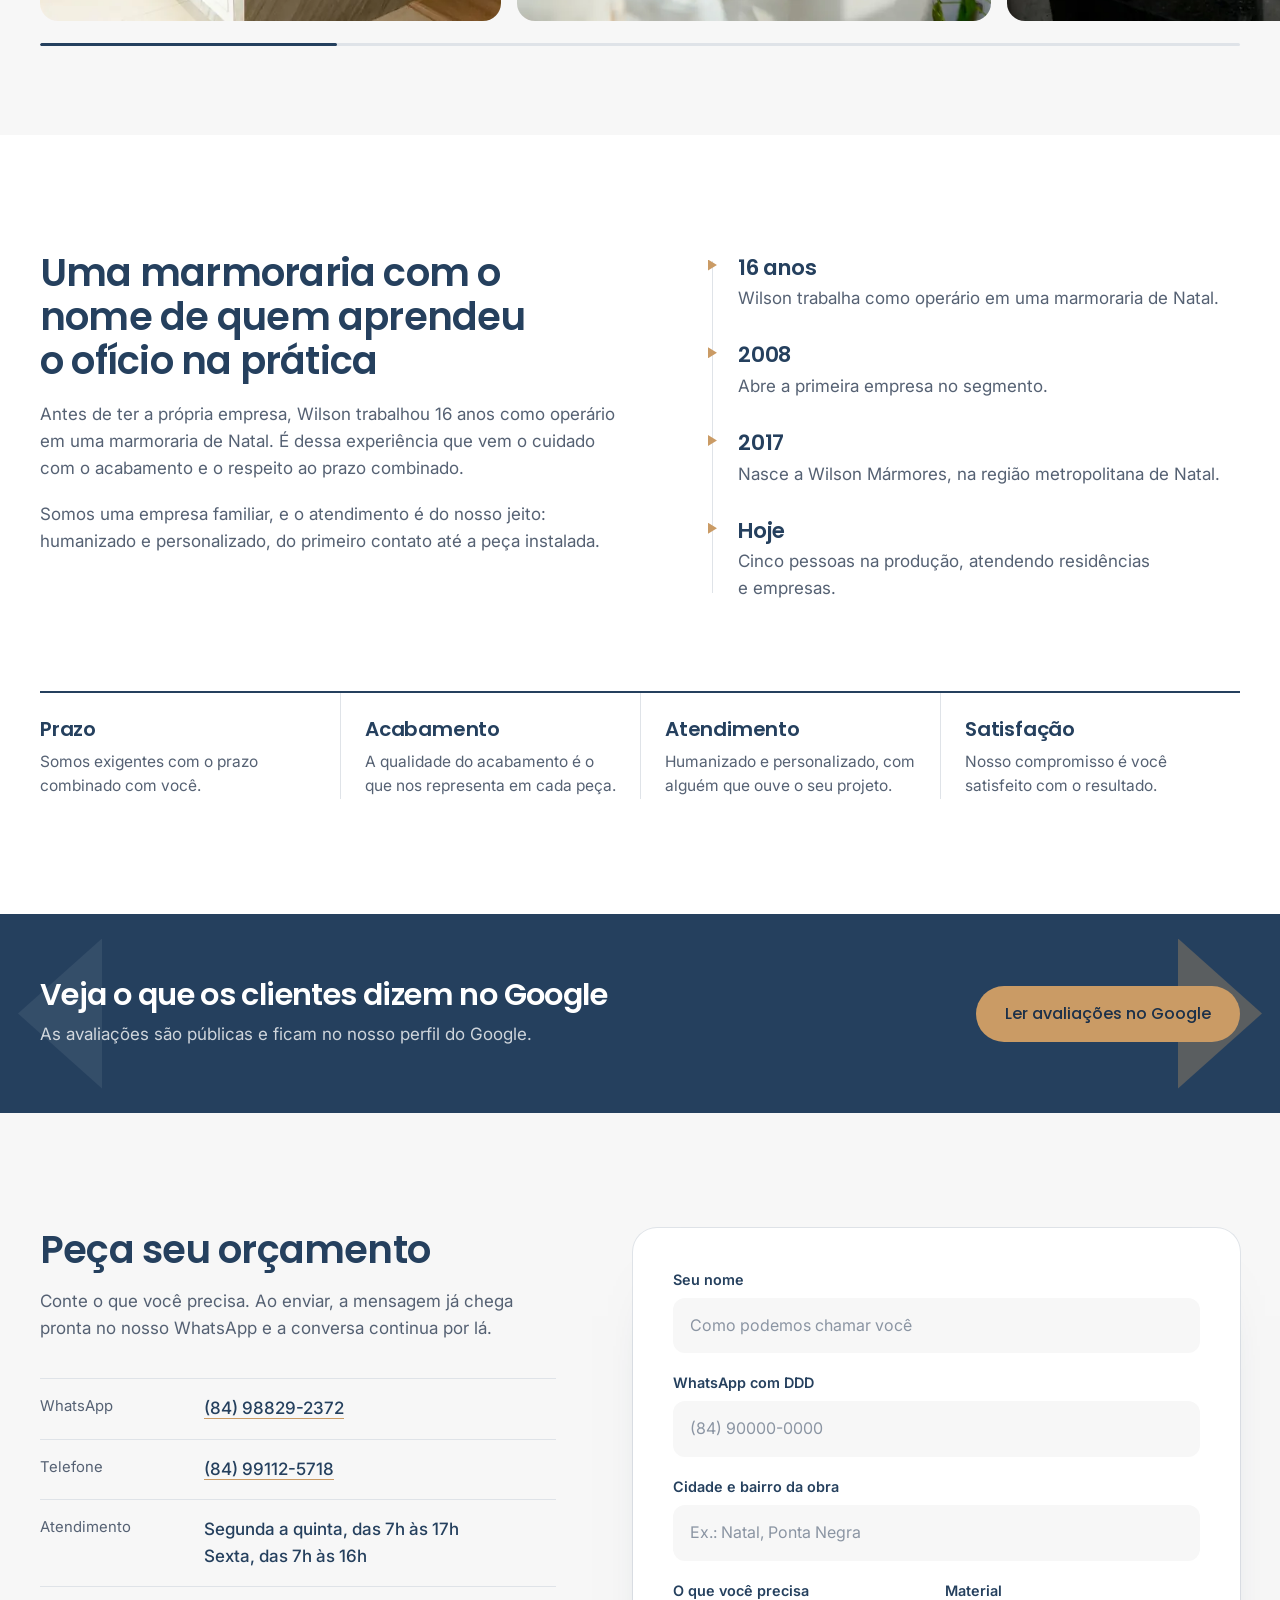
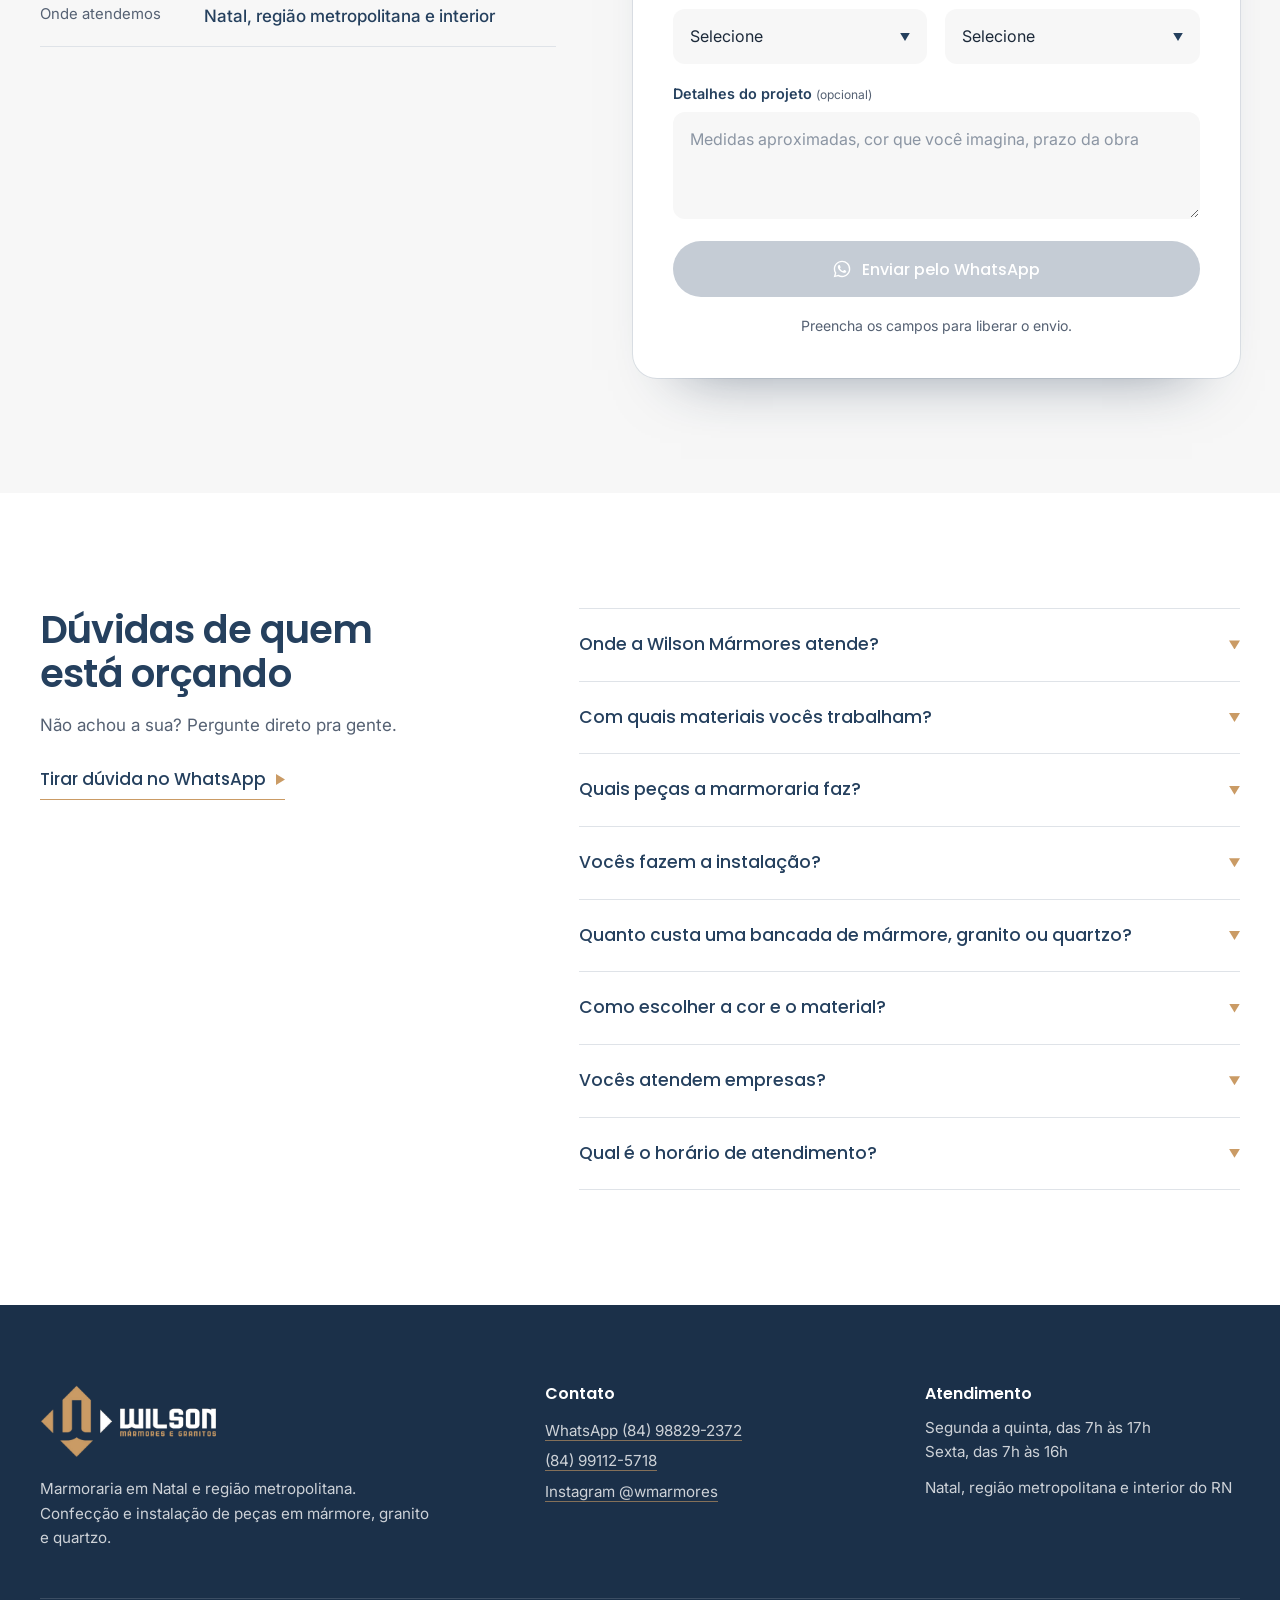
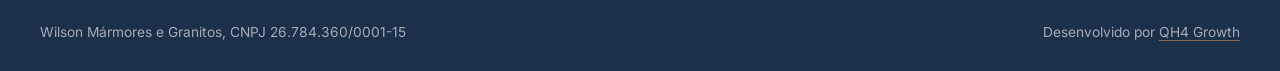
==== commit 9eb9c7cf: "fix: corrige rodape para "Desenvolvido por QH4 Growth" com link do Instagram Co-Authored-By: Claude " ====
--- a/index.html
+++ b/index.html
@@ -2,9 +2,15 @@
 <html lang="pt-BR">
 <head>
 <meta charset="utf-8">
+<!-- Google Tag Manager -->
+<script>(function(w,d,s,l,i){w[l]=w[l]||[];w[l].push({'gtm.start':
+new Date().getTime(),event:'gtm.js'});var f=d.getElementsByTagName(s)[0],
+j=d.createElement(s),dl=l!='dataLayer'?'&l='+l:'';j.async=true;j.src=
+'https://www.googletagmanager.com/gtm.js?id='+i+dl;f.parentNode.insertBefore(j,f);
+})(window,document,'script','dataLayer','GTM-KD4L4KHN');</script>
+<!-- End Google Tag Manager -->
 <meta name="viewport" content="width=device-width, initial-scale=1">
 
-<!-- Google Tag Manager: troque GTM-XXXXXXX pelo ID real em assets/js/main.js (constante GTM_ID). Enquanto for placeholder, nada é carregado. -->
 
 <title>Marmoraria em Natal RN perto de você | Wilson Mármores e Granitos</title>
 <meta name="description" content="Marmoraria em Natal e região metropolitana. Bancadas de cozinha e banheiro em mármore, granito e quartzo, com confecção e instalação. Peça seu orçamento pelo WhatsApp.">
@@ -102,6 +108,10 @@
 </script>
 </head>
 <body>
+<!-- Google Tag Manager (noscript) -->
+<noscript><iframe src="https://www.googletagmanager.com/ns.html?id=GTM-KD4L4KHN"
+height="0" width="0" style="display:none;visibility:hidden"></iframe></noscript>
+<!-- End Google Tag Manager (noscript) -->
 <a class="pular" href="#conteudo">Ir para o conteúdo</a>
 
 <header class="topo" id="topo">
@@ -208,7 +218,7 @@
       <h2>Também fazemos as outras peças da sua obra</h2>
       <p>Tudo em mármore, granito ou quartzo, com confecção e instalação.</p>
       <figure class="chanfro pecas__foto">
-        <img src="assets/img/cuba-esculpida-marmore.webp" srcset="assets/img/cuba-esculpida-marmore-640.webp 640w, assets/img/cuba-esculpida-marmore.webp 1080w" sizes="(max-width: 900px) 100vw, 40vw" width="1080" height="905" alt="Cuba esculpida em mármore em banheiro revestido" loading="lazy" decoding="async">
+        <img src="assets/img/cuba-esculpida-marmore.webp" srcset="assets/img/cuba-esculpida-marmore-640.webp 640w, assets/img/cuba-esculpida-marmore.webp 1080w" sizes="(max-width: 900px) 100vw, 40vw" width="1080" height="905" alt="Cuba esculpida em sintético Prime em banheiro revestido" loading="lazy" decoding="async">
       </figure>
     </div>
     <ul class="pecas__lista">
@@ -299,8 +309,8 @@
     <button type="button" class="galeria__item" data-cheia="assets/img/lavabo-sao-gabriel.webp" data-legenda="Banheiro em granito Preto São Gabriel">
       <img src="assets/img/lavabo-sao-gabriel-640.webp" width="640" height="588" alt="Bancada de banheiro em granito Preto São Gabriel com cuba embutida" loading="lazy" decoding="async"><span>Banheiro em granito Preto São Gabriel</span>
     </button>
-    <button type="button" class="galeria__item" data-cheia="assets/img/bancada-branca-longa.webp" data-legenda="Bancada em sintético Prime Branco">
-      <img src="assets/img/bancada-branca-longa-640.webp" width="640" height="800" alt="Bancada em sintético Prime Branco com cubas de inox" loading="lazy" decoding="async"><span>Bancada em sintético Prime Branco</span>
+    <button type="button" class="galeria__item" data-cheia="assets/img/bancada-branca-longa.webp" data-legenda="Bancada em Nanoglass">
+      <img src="assets/img/bancada-branca-longa-640.webp" width="640" height="800" alt="Bancada em Nanoglass com cubas de inox" loading="lazy" decoding="async"><span>Bancada em Nanoglass</span>
     </button>
     <button type="button" class="galeria__item" data-cheia="assets/img/ilha-cozinha.webp" data-legenda="Cozinha com ilha central">
       <img src="assets/img/ilha-cozinha-640.webp" width="640" height="418" alt="Cozinha com ilha central em granito preto" loading="lazy" decoding="async"><span>Cozinha com ilha central</span>
@@ -308,8 +318,8 @@
     <button type="button" class="galeria__item" data-cheia="assets/img/bancada-banheiro-1.webp" data-legenda="Bancada de banheiro com cuba de apoio">
       <img src="assets/img/bancada-banheiro-1-640.webp" width="640" height="640" alt="Bancada de banheiro em pedra com cuba de apoio" loading="lazy" decoding="async"><span>Bancada de banheiro com cuba de apoio</span>
     </button>
-    <button type="button" class="galeria__item" data-cheia="assets/img/cuba-esculpida-marmore.webp" data-legenda="Cuba esculpida em mármore">
-      <img src="assets/img/cuba-esculpida-marmore-640.webp" width="640" height="536" alt="Cuba esculpida em mármore" loading="lazy" decoding="async"><span>Cuba esculpida em mármore</span>
+    <button type="button" class="galeria__item" data-cheia="assets/img/cuba-esculpida-marmore.webp" data-legenda="Cuba esculpida em sintético Prime">
+      <img src="assets/img/cuba-esculpida-marmore-640.webp" width="640" height="536" alt="Cuba esculpida em sintético Prime" loading="lazy" decoding="async"><span>Cuba esculpida em sintético Prime</span>
     </button>
     <button type="button" class="galeria__item" data-cheia="assets/img/quartzo-superficie.webp" data-legenda="Superfície em quartzo">
       <img src="assets/img/quartzo-superficie-640.webp" width="640" height="418" alt="Detalhe da superfície de uma bancada em quartzo" loading="lazy" decoding="async"><span>Superfície em quartzo</span>
@@ -468,7 +478,7 @@
   </div>
   <div class="caixa rodape__fim">
     <span>Wilson Mármores e Granitos, <span style="white-space:nowrap">CNPJ 26.784.360/0001-15</span></span>
-    <span>Desenvolvido pro <a href="https://www.instagram.com/qh4growth/" target="_blank" rel="noopener">QH4 Growth</a></span>
+    <span>Desenvolvido por <a href="https://www.instagram.com/qh4growth/" target="_blank" rel="noopener">QH4 Growth</a></span>
   </div>
 </footer>
 
@@ -489,5 +499,6 @@
 </svg>
 
 <script src="assets/js/main.js" defer></script>
+<script src="https://app-validacao-lp-sapp-validacao-lp.vercel.app/api/t" data-lp="lp-m-wilson" defer></script>
 </body>
 </html>
